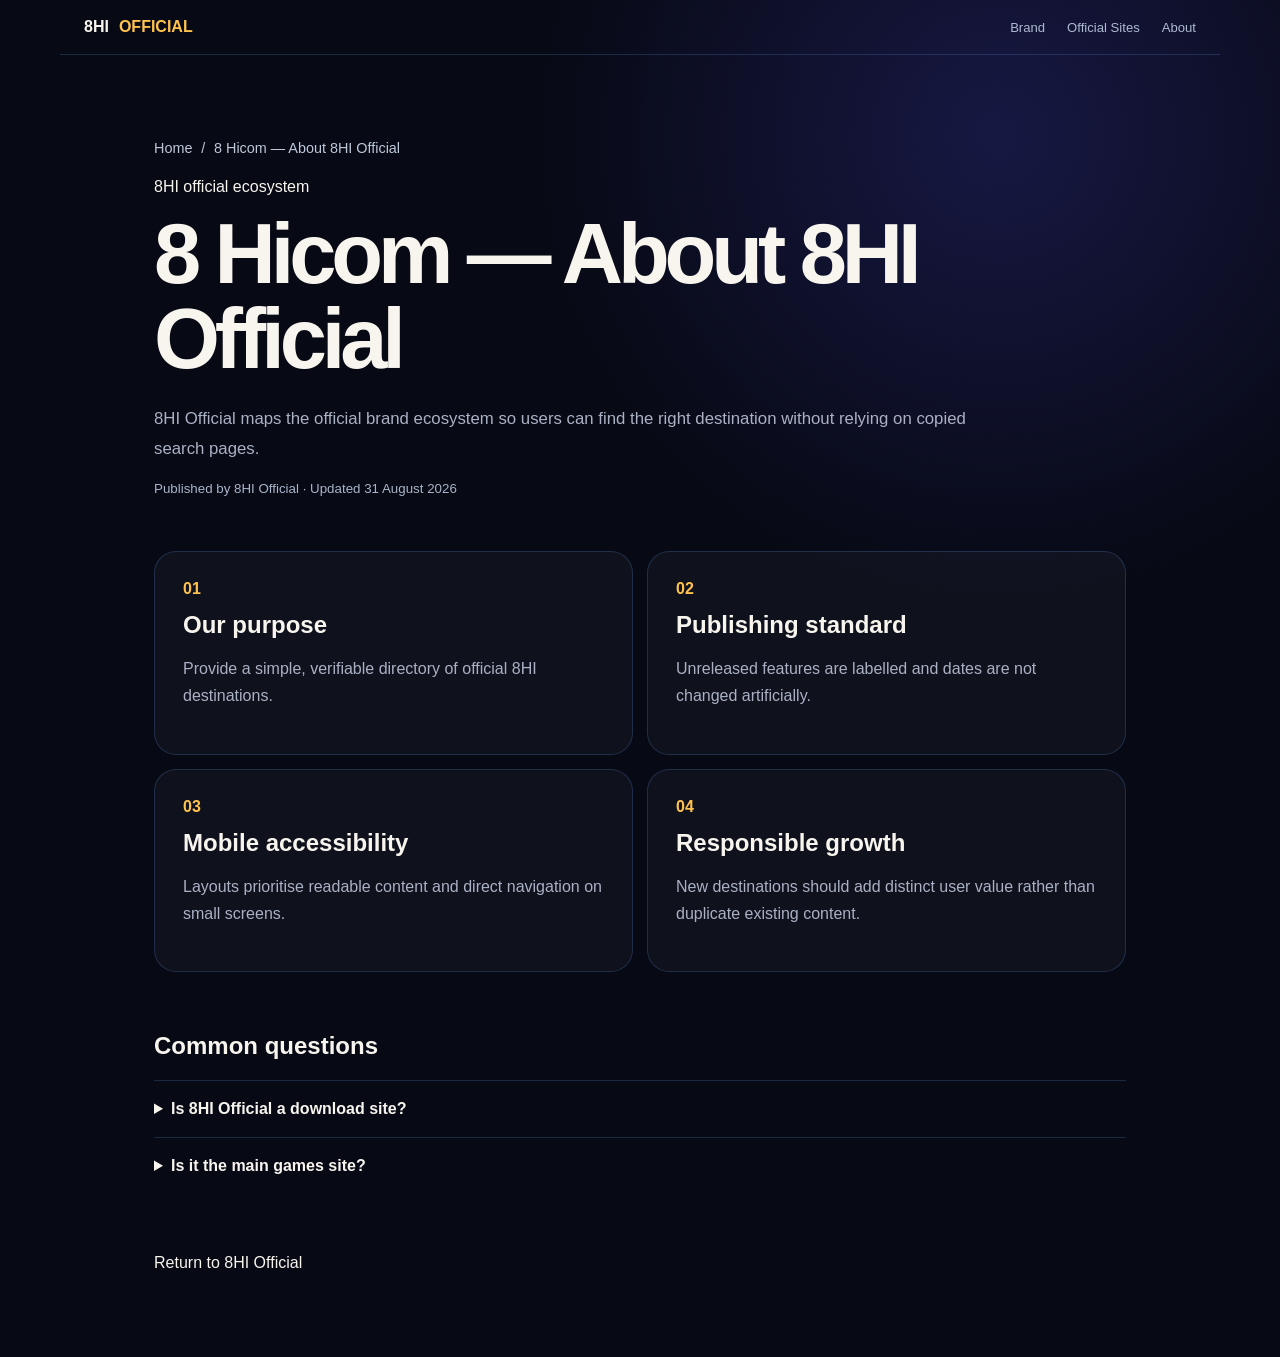
==== about/index.html @ c4ff32fc "Migrate 8HI site to GitHub Pages with live APK download" ====
<!DOCTYPE html><html lang="en-IN"><head><meta charSet="utf-8"/><meta name="viewport" content="width=device-width, initial-scale=1"/><link rel="stylesheet" href="/_next/static/css/index.BvrTuBXG.css" data-rsc-css-href="/_next/static/css/index.BvrTuBXG.css" data-precedence="vite-rsc/importer-resources"/><link rel="stylesheet" href="/_next/static/css/page.BVVyRbka.css" data-rsc-css-href="/_next/static/css/page.BVVyRbka.css" data-precedence="vite-rsc/importer-resources"/><link rel="stylesheet" href="/_next/static/css/Seo.EzZvbUig.css" data-rsc-css-href="/_next/static/css/Seo.EzZvbUig.css" data-precedence="vite-rsc/importer-resources"/><link rel="modulepreload" fetchPriority="low" href="/_next/static/chunks/index-09QTrawr.js"/><script src="/_next/static/chunks/rolldown-runtime-C60lm6uB.js" type="module" async=""></script><script src="/_next/static/chunks/framework-BgSIrAUN.js" type="module" async=""></script><link rel="modulepreload" href="/_next/static/chunks/layout-segment-context-CPTm-fHw.js" crossorigin=""/><script>Object.assign(((self[Symbol.for("vinext.navigationRuntime")]??={bootstrap:{routeManifest:null},functions:{}}).bootstrap.rsc??={rsc:[]}),{params:{"slug":"about"},nav:{"pathname":"/about","searchParams":[]}})</script><link rel="modulepreload" href="/_next/static/chunks/index-09QTrawr.js" />
</head><body><main><script type="application/ld+json">{"@context":"https://schema.org","@graph":[{"@type":"Organization","@id":"https://8hiofficial.com/#organization","name":"8HI Official","url":"https://8hiofficial.com/","logo":{"@type":"ImageObject","url":"https://8hiofficial.com/icon-512.png"}},{"@type":"WebSite","@id":"https://8hiofficial.com/#website","name":"8HI Official","url":"https://8hiofficial.com/","inLanguage":"en-IN","publisher":{"@id":"https://8hiofficial.com/#organization"}},{"@type":"WebPage","name":"8 Hicom — About 8HI Official","description":"Understand the purpose, publishing standards and growth plan behind the 8HI Official brand directory.","url":"https://8hiofficial.com/about","datePublished":"2026-08-31","dateModified":"2026-08-31","isPartOf":{"@id":"https://8hiofficial.com/#website"}},{"@type":"BreadcrumbList","itemListElement":[{"@type":"ListItem","position":1,"name":"8HI Official","item":"https://8hiofficial.com/"},{"@type":"ListItem","position":2,"name":"8 Hicom — About 8HI Official","item":"https://8hiofficial.com/about"}]},{"@type":"FAQPage","mainEntity":[{"@type":"Question","name":"Is 8HI Official a download site?","acceptedAnswer":{"@type":"Answer","text":"No. Android downloads belong on 8HI App 2026."}},{"@type":"Question","name":"Is it the main games site?","acceptedAnswer":{"@type":"Answer","text":"No. The main platform site is 8hiapp.com."}}]}]}</script><header><a class="brand" href="/">8HI <b>OFFICIAL</b></a><nav><a href="/brand">Brand</a><a href="/official-sites">Official Sites</a><a href="/about">About</a></nav></header><article class="subpage"><nav class="crumb"><a href="/">Home</a><span>/</span><span>8 Hicom — About 8HI Official</span></nav><p class="eyebrow">8HI official ecosystem</p><h1>8 Hicom — About 8HI Official</h1><p class="intro">8HI Official maps the official brand ecosystem so users can find the right destination without relying on copied search pages.</p><small class="updated">Published by 8HI Official · Updated 31 August 2026</small><div class="subgrid"><section><b>0<!-- -->1</b><h2>Our purpose</h2><p>Provide a simple, verifiable directory of official 8HI destinations.</p></section><section><b>0<!-- -->2</b><h2>Publishing standard</h2><p>Unreleased features are labelled and dates are not changed artificially.</p></section><section><b>0<!-- -->3</b><h2>Mobile accessibility</h2><p>Layouts prioritise readable content and direct navigation on small screens.</p></section><section><b>0<!-- -->4</b><h2>Responsible growth</h2><p>New destinations should add distinct user value rather than duplicate existing content.</p></section></div><div class="faq"><h2>Common questions</h2><details><summary>Is 8HI Official a download site?</summary><p>No. Android downloads belong on 8HI App 2026.</p></details><details><summary>Is it the main games site?</summary><p>No. The main platform site is 8hiapp.com.</p></details></div><a href="/">Return to 8HI Official</a></article></main><!--$--><!--/$--><div hidden=""><!--$--><div hidden=""><title>8 Hicom — About 8HI Official | 8HI Official</title><meta name="description" content="Understand the purpose, publishing standards and growth plan behind the 8HI Official brand directory."><meta name="robots" content="index, follow"><meta name="googlebot" content="index, follow, max-image-preview:large, max-snippet:-1"><meta property="og:title" content="8HI Official — One Brand, Clear Destinations"><meta property="og:description" content="The official map of the growing 8HI ecosystem."><meta property="og:url" content="https://8hiofficial.com"><meta property="og:type" content="website"><meta property="og:locale" content="en_IN"><meta property="og:image" content="https://8hiofficial.com/og.png"><meta name="twitter:card" content="summary_large_image"><meta name="twitter:title" content="8HI Official — One Brand, Clear Destinations"><meta name="twitter:description" content="The official map of the growing 8HI ecosystem."><meta name="twitter:image" content="https://8hiofficial.com/og.png"><link rel="shortcut icon" href="/favicon.ico"><link rel="icon" href="/icon-48.png" type="image/png" sizes="48x48"><link rel="icon" href="/icon.png" type="image/png" sizes="96x96"><link rel="icon" href="/icon-192.png" type="image/png" sizes="192x192"><link rel="icon" href="/favicon.ico" type="image/x-icon" sizes="48x48"><link rel="apple-touch-icon" href="/icon-192.png" type="image/png" sizes="192x192"><link rel="manifest" href="/manifest.webmanifest"><link rel="canonical" href="https://8hiofficial.com/about"></div><!--/$--></div><script type="module" src="/_next/static/chunks/index-09QTrawr.js" id="_R_" async=""></script><script>((self[Symbol.for("vinext.navigationRuntime")]??={bootstrap:{routeManifest:null},functions:{}}).bootstrap.rsc??={rsc:[]}).rsc.push("4:I[\"241712b84696\",[],\"Children\",1]\n")</script><script>((self[Symbol.for("vinext.navigationRuntime")]??={bootstrap:{routeManifest:null},functions:{}}).bootstrap.rsc??={rsc:[]}).rsc.push("5:I[\"c97c5256dee9\",[],\"GlobalErrorBoundary\",1]\n")</script><script>((self[Symbol.for("vinext.navigationRuntime")]??={bootstrap:{routeManifest:null},functions:{}}).bootstrap.rsc??={rsc:[]}).rsc.push("6:I[\"4fc9a72db2d4\",[],\"default\",1]\n")</script><script>((self[Symbol.for("vinext.navigationRuntime")]??={bootstrap:{routeManifest:null},functions:{}}).bootstrap.rsc??={rsc:[]}).rsc.push("7:I[\"c97c5256dee9\",[],\"ErrorBoundary\",1]\n")</script><script>((self[Symbol.for("vinext.navigationRuntime")]??={bootstrap:{routeManifest:null},functions:{}}).bootstrap.rsc??={rsc:[]}).rsc.push("8:I[\"fca0cf90f4e2\",[],\"LayoutSegmentProvider\",1]\n")</script><script>((self[Symbol.for("vinext.navigationRuntime")]??={bootstrap:{routeManifest:null},functions:{}}).bootstrap.rsc??={rsc:[]}).rsc.push("9:I[\"241712b84696\",[],\"Slot\",1]\n")</script><script>((self[Symbol.for("vinext.navigationRuntime")]??={bootstrap:{routeManifest:null},functions:{}}).bootstrap.rsc??={rsc:[]}).rsc.push("a:I[\"c97c5256dee9\",[],\"NotFoundBoundary\",1]\n")</script><script>((self[Symbol.for("vinext.navigationRuntime")]??={bootstrap:{routeManifest:null},functions:{}}).bootstrap.rsc??={rsc:[]}).rsc.push("b:I[\"fa878354c746\",[],\"AppRouterScrollTarget\",1]\n")</script><script>((self[Symbol.for("vinext.navigationRuntime")]??={bootstrap:{routeManifest:null},functions:{}}).bootstrap.rsc??={rsc:[]}).rsc.push("c:I[\"c97c5256dee9\",[],\"RedirectBoundary\",1]\n")</script><script>((self[Symbol.for("vinext.navigationRuntime")]??={bootstrap:{routeManifest:null},functions:{}}).bootstrap.rsc??={rsc:[]}).rsc.push("d:\"$Sreact.suspense\"\n")</script><script>((self[Symbol.for("vinext.navigationRuntime")]??={bootstrap:{routeManifest:null},functions:{}}).bootstrap.rsc??={rsc:[]}).rsc.push(":HL[\"/_next/static/css/index.BvrTuBXG.css\",\"style\"     ]\n")</script><script>((self[Symbol.for("vinext.navigationRuntime")]??={bootstrap:{routeManifest:null},functions:{}}).bootstrap.rsc??={rsc:[]}).rsc.push("0:{\"__route\":\"route:/about\",\"__interceptionContext\":null,\"__layoutIds\":[\"layout:/\"],\"__rootLayout\":\"/\",\"__sourcePage\":\"/[slug]/page\",\"__vinext_streaming_metadata_body:route:/about\":\"$L1\",\"__vinext_streaming_metadata_outlet:route:/about\":\"$L2\",\"page:/about\":\"$L3\",\"layout:/\":[[[[\"$\",\"link\",\"css:/_next/static/css/index.BvrTuBXG.css\",{\"rel\":\"stylesheet\",\"precedence\":\"vite-rsc/importer-resources\",\"href\":\"/_next/static/css/index.BvrTuBXG.css\",\"data-rsc-css-href\":\"/_next/static/css/index.BvrTuBXG.css\"}],\"$undefined\"],[\"$\",\"html\",null,{\"lang\":\"en-IN\",\"children\":[\"$\",\"body\",null,{\"children\":[\"$\",\"$L4\",null,{}]}]}]],null],\"route:/about\":[[[\"$\",\"meta\",null,{\"charSet\":\"utf-8\"}],null,[[\"$\",\"meta\",\"0\",{\"name\":\"viewport\",\"content\":\"width=device-width, initial-scale=1\"}]]],[\"$\",\"$L5\",null,{\"fallback\":\"$6\",\"children\":[\"$\",\"$L7\",null,{\"fallback\":\"$6\",\"children\":[\"$\",\"$L8\",null,{\"providerId\":\"layout:/\",\"segmentMap\":{\"children\":[\"about\"]},\"children\":[\"$\",\"$L9\",null,{\"id\":\"layout:/\",\"parallelSlots\":\"$undefined\",\"children\":[\"$\",\"$La\",null,{\"resetKey\":\"slug|about|d\",\"fallback\":[\"$\",\"main\",null,{\"className\":\"subpage\",\"children\":[[\"$\",\"p\",null,{\"className\":\"eyebrow\",\"children\":\"404\"}],[\"$\",\"h1\",null,{\"children\":\"Destination not found\"}],[\"$\",\"p\",null,{\"className\":\"intro\",\"children\":\"Use the official directory to find a verified 8HI destination.\"}],[\"$\",\"a\",null,{\"href\":\"/official-sites\",\"children\":\"Open official sites\"}]]}],\"children\":[\"$\",\"$La\",null,{\"resetKey\":\"[\\\"slug|about|d\\\"]\",\"fallback\":[\"$\",\"main\",null,{\"className\":\"subpage\",\"children\":[[\"$\",\"p\",null,{\"className\":\"eyebrow\",\"children\":\"404\"}],[\"$\",\"h1\",null,{\"children\":\"Destination not found\"}],[\"$\",\"p\",null,{\"className\":\"intro\",\"children\":\"Use the official directory to find a verified 8HI destination.\"}],[\"$\",\"a\",null,{\"href\":\"/official-sites\",\"children\":\"Open official sites\"}]]}],\"children\":[\"$\",\"$Lb\",null,{\"children\":[\"$\",\"$Lc\",null,{\"children\":[[\"$\",\"$L8\",null,{\"providerId\":\"page:/about\",\"segmentMap\":{\"children\":[\"__PAGE__\"]},\"children\":[\"$\",\"$L9\",null,{\"id\":\"page:/about\"}]}],[\"$\",\"$d\",null,{\"fallback\":null,\"children\":[\"$\",\"$L9\",null,{\"id\":\"__vinext_streaming_metadata_outlet:route:/about\"}]}]]}]}]}]}]}]}]}]}],null,[\"$\",\"div\",null,{\"hidden\":true,\"children\":[\"$\",\"$d\",null,{\"fallback\":null,\"children\":[\"$\",\"$L9\",null,{\"id\":\"__vinext_streaming_metadata_body:route:/about\"}]}]}]],\"__layoutFlags\":{\"layout:/\":\"s\"},\"__artifactCompatibility\":{\"schemaVersion\":1,\"graphVersion\":\"app-route-graph:c75e66a7605490d9\",\"deploymentVersion\":\"94b01c96-6585-493f-80b3-eb758317f339\",\"appElementsSchemaVersion\":1,\"rscPayloadSchemaVersion\":1,\"rootBoundaryId\":\"/\",\"renderEpoch\":null},\"__renderObservation\":{\"schemaVersion\":1,\"output\":{\"kind\":\"app-rsc\",\"mountedSlotsFingerprint\":null,\"renderEpoch\":null,\"rootBoundaryId\":\"/\",\"routeId\":\"route:/about\"},\"completeness\":\"partial\",\"boundaryOutcome\":{\"kind\":\"unknown\"},\"requestApis\":[{\"kind\":\"connection\",\"status\":\"unknown\"},{\"kind\":\"cookies\",\"status\":\"unknown\"},{\"kind\":\"draftMode\",\"status\":\"unknown\"},{\"kind\":\"headers\",\"status\":\"unknown\"},{\"kind\":\"params\",\"status\":\"observed\"},{\"kind\":\"searchParams\",\"status\":\"unknown\"}],\"dynamicFetches\":[],\"cacheTags\":[\"/about\",\"_N_T_/[slug]/layout\",\"_N_T_/[slug]/page\",\"_N_T_/about\",\"_N_T_/layout\"],\"pathTags\":[\"/about\"],\"cacheability\":\"unknown\",\"downgrade\":{\"target\":\"freshRender\",\"reasons\":[{\"code\":\"CP_DOWNGRADE_CACHEABILITY_UNKNOWN\",\"target\":\"freshRender\"},{\"code\":\"CP_DOWNGRADE_INCOMPLETE_OBSERVATION\",\"completeness\":\"partial\",\"target\":\"freshRender\"},{\"code\":\"CP_DOWNGRADE_UNKNOWN_REQUEST_API\",\"requestApi\":\"connection\",\"target\":\"freshRender\"},{\"code\":\"CP_DOWNGRADE_UNKNOWN_REQUEST_API\",\"requestApi\":\"cookies\",\"target\":\"freshRender\"},{\"code\":\"CP_DOWNGRADE_UNKNOWN_REQUEST_API\",\"requestApi\":\"draftMode\",\"target\":\"freshRender\"},{\"code\":\"CP_DOWNGRADE_UNKNOWN_REQUEST_API\",\"requestApi\":\"headers\",\"target\":\"freshRender\"},{\"code\":\"CP_DOWNGRADE_PUBLIC_REQUEST_API\",\"requestApi\":\"params\",\"target\":\"publicVariant\"},{\"code\":\"CP_DOWNGRADE_UNKNOWN_REQUEST_API\",\"requestApi\":\"searchParams\",\"target\":\"freshRender\"}],\"fallback\":{\"kind\":\"breakerFallback\",\"code\":\"CP_PRIVATE_DYNAMIC_DOWNGRADE\",\"mode\":\"renderFresh\",\"scope\":\"affectedOutput\",\"fields\":{\"reasonCodes\":[\"CP_DOWNGRADE_CACHEABILITY_UNKNOWN\",\"CP_DOWNGRADE_INCOMPLETE_OBSERVATION\",\"CP_DOWNGRADE_UNKNOWN_REQUEST_API\",\"CP_DOWNGRADE_UNKNOWN_REQUEST_API\",\"CP_DOWNGRADE_UNKNOWN_REQUEST_API\",\"CP_DOWNGRADE_UNKNOWN_REQUEST_API\",\"CP_DOWNGRADE_PUBLIC_REQUEST_API\",\"CP_DOWNGRADE_UNKNOWN_REQUEST_API\"],\"target\":\"freshRender\"}},\"isPublicCacheCandidate\":false}}}\n")</script><script>((self[Symbol.for("vinext.navigationRuntime")]??={bootstrap:{routeManifest:null},functions:{}}).bootstrap.rsc??={rsc:[]}).rsc.push("e:T5f3,")</script><script>((self[Symbol.for("vinext.navigationRuntime")]??={bootstrap:{routeManifest:null},functions:{}}).bootstrap.rsc??={rsc:[]}).rsc.push("\u003ctitle\u003e8 Hicom — About 8HI Official | 8HI Official\u003c/title\u003e\u003cmeta name=\"description\" content=\"Understand the purpose, publishing standards and growth plan behind the 8HI Official brand directory.\"\u003e\u003cmeta name=\"robots\" content=\"index, follow\"\u003e\u003cmeta name=\"googlebot\" content=\"index, follow, max-image-preview:large, max-snippet:-1\"\u003e\u003cmeta property=\"og:title\" content=\"8HI Official — One Brand, Clear Destinations\"\u003e\u003cmeta property=\"og:description\" content=\"The official map of the growing 8HI ecosystem.\"\u003e\u003cmeta property=\"og:url\" content=\"https://8hiofficial.com\"\u003e\u003cmeta property=\"og:type\" content=\"website\"\u003e\u003cmeta property=\"og:locale\" content=\"en_IN\"\u003e\u003cmeta property=\"og:image\" content=\"https://8hiofficial.com/og.png\"\u003e\u003cmeta name=\"twitter:card\" content=\"summary_large_image\"\u003e\u003cmeta name=\"twitter:title\" content=\"8HI Official — One Brand, Clear Destinations\"\u003e\u003cmeta name=\"twitter:description\" content=\"The official map of the growing 8HI ecosystem.\"\u003e\u003cmeta name=\"twitter:image\" content=\"https://8hiofficial.com/og.png\"\u003e\u003clink rel=\"shortcut icon\" href=\"/favicon.ico\"\u003e\u003clink rel=\"icon\" href=\"/icon-48.png\" type=\"image/png\" sizes=\"48x48\"\u003e\u003clink rel=\"icon\" href=\"/icon.png\" type=\"image/png\" sizes=\"96x96\"\u003e\u003clink rel=\"icon\" href=\"/icon-192.png\" type=\"image/png\" sizes=\"192x192\"\u003e\u003clink rel=\"icon\" href=\"/favicon.ico\" type=\"image/x-icon\" sizes=\"48x48\"\u003e\u003clink rel=\"apple-touch-icon\" href=\"/icon-192.png\" type=\"image/png\" sizes=\"192x192\"\u003e\u003clink rel=\"manifest\" href=\"/manifest.webmanifest\"\u003e\u003clink rel=\"canonical\" href=\"https://8hiofficial.com/about\"\u003e")</script><script>((self[Symbol.for("vinext.navigationRuntime")]??={bootstrap:{routeManifest:null},functions:{}}).bootstrap.rsc??={rsc:[]}).rsc.push("1:[\"$\",\"div\",null,{\"hidden\":true,\"dangerouslySetInnerHTML\":{\"__html\":\"$e\"}}]\n")</script><script>((self[Symbol.for("vinext.navigationRuntime")]??={bootstrap:{routeManifest:null},functions:{}}).bootstrap.rsc??={rsc:[]}).rsc.push("2:null\n")</script><script>((self[Symbol.for("vinext.navigationRuntime")]??={bootstrap:{routeManifest:null},functions:{}}).bootstrap.rsc??={rsc:[]}).rsc.push(":HL[\"/_next/static/css/page.BVVyRbka.css\",\"style\"     ]\n")</script><script>((self[Symbol.for("vinext.navigationRuntime")]??={bootstrap:{routeManifest:null},functions:{}}).bootstrap.rsc??={rsc:[]}).rsc.push(":HL[\"/_next/static/css/Seo.EzZvbUig.css\",\"style\"     ]\n")</script><script>((self[Symbol.for("vinext.navigationRuntime")]??={bootstrap:{routeManifest:null},functions:{}}).bootstrap.rsc??={rsc:[]}).rsc.push("3:[[[\"$\",\"link\",\"css:/_next/static/css/page.BVVyRbka.css\",{\"rel\":\"stylesheet\",\"precedence\":\"vite-rsc/importer-resources\",\"href\":\"/_next/static/css/page.BVVyRbka.css\",\"data-rsc-css-href\":\"/_next/static/css/page.BVVyRbka.css\"}],[\"$\",\"link\",\"css:/_next/static/css/Seo.EzZvbUig.css\",{\"rel\":\"stylesheet\",\"precedence\":\"vite-rsc/importer-resources\",\"href\":\"/_next/static/css/Seo.EzZvbUig.css\",\"data-rsc-css-href\":\"/_next/static/css/Seo.EzZvbUig.css\"}],\"$undefined\"],\"$Lf\"]\n")</script><script>((self[Symbol.for("vinext.navigationRuntime")]??={bootstrap:{routeManifest:null},functions:{}}).bootstrap.rsc??={rsc:[]}).rsc.push("10:T549,")</script><script>((self[Symbol.for("vinext.navigationRuntime")]??={bootstrap:{routeManifest:null},functions:{}}).bootstrap.rsc??={rsc:[]}).rsc.push("{\"@context\":\"https://schema.org\",\"@graph\":[{\"@type\":\"Organization\",\"@id\":\"https://8hiofficial.com/#organization\",\"name\":\"8HI Official\",\"url\":\"https://8hiofficial.com/\",\"logo\":{\"@type\":\"ImageObject\",\"url\":\"https://8hiofficial.com/icon-512.png\"}},{\"@type\":\"WebSite\",\"@id\":\"https://8hiofficial.com/#website\",\"name\":\"8HI Official\",\"url\":\"https://8hiofficial.com/\",\"inLanguage\":\"en-IN\",\"publisher\":{\"@id\":\"https://8hiofficial.com/#organization\"}},{\"@type\":\"WebPage\",\"name\":\"8 Hicom — About 8HI Official\",\"description\":\"Understand the purpose, publishing standards and growth plan behind the 8HI Official brand directory.\",\"url\":\"https://8hiofficial.com/about\",\"datePublished\":\"2026-08-31\",\"dateModified\":\"2026-08-31\",\"isPartOf\":{\"@id\":\"https://8hiofficial.com/#website\"}},{\"@type\":\"BreadcrumbList\",\"itemListElement\":[{\"@type\":\"ListItem\",\"position\":1,\"name\":\"8HI Official\",\"item\":\"https://8hiofficial.com/\"},{\"@type\":\"ListItem\",\"position\":2,\"name\":\"8 Hicom — About 8HI Official\",\"item\":\"https://8hiofficial.com/about\"}]},{\"@type\":\"FAQPage\",\"mainEntity\":[{\"@type\":\"Question\",\"name\":\"Is 8HI Official a download site?\",\"acceptedAnswer\":{\"@type\":\"Answer\",\"text\":\"No. Android downloads belong on 8HI App 2026.\"}},{\"@type\":\"Question\",\"name\":\"Is it the main games site?\",\"acceptedAnswer\":{\"@type\":\"Answer\",\"text\":\"No. The main platform site is 8hiapp.com.\"}}]}]}")</script><script>((self[Symbol.for("vinext.navigationRuntime")]??={bootstrap:{routeManifest:null},functions:{}}).bootstrap.rsc??={rsc:[]}).rsc.push("f:[\"$\",\"main\",null,{\"children\":[[[[\"$\",\"link\",\"css:/_next/static/css/Seo.EzZvbUig.css\",{\"rel\":\"stylesheet\",\"precedence\":\"vite-rsc/importer-resources\",\"href\":\"/_next/static/css/Seo.EzZvbUig.css\",\"data-rsc-css-href\":\"/_next/static/css/Seo.EzZvbUig.css\"}],\"$undefined\"],[\"$\",\"script\",null,{\"type\":\"application/ld+json\",\"dangerouslySetInnerHTML\":{\"__html\":\"$10\"}}]],[\"$\",\"header\",null,{\"children\":[[\"$\",\"a\",null,{\"className\":\"brand\",\"href\":\"/\",\"children\":[\"8HI \",[\"$\",\"b\",null,{\"children\":\"OFFICIAL\"}]]}],[\"$\",\"nav\",null,{\"children\":[[\"$\",\"a\",null,{\"href\":\"/brand\",\"children\":\"Brand\"}],[\"$\",\"a\",null,{\"href\":\"/official-sites\",\"children\":\"Official Sites\"}],[\"$\",\"a\",null,{\"href\":\"/about\",\"children\":\"About\"}]]}]]}],[\"$\",\"article\",null,{\"className\":\"subpage\",\"children\":[[\"$\",\"nav\",null,{\"className\":\"crumb\",\"children\":[[\"$\",\"a\",null,{\"href\":\"/\",\"children\":\"Home\"}],[\"$\",\"span\",null,{\"children\":\"/\"}],[\"$\",\"span\",null,{\"children\":\"8 Hicom — About 8HI Official\"}]]}],[\"$\",\"p\",null,{\"className\":\"eyebrow\",\"children\":\"8HI official ecosystem\"}],[\"$\",\"h1\",null,{\"children\":\"8 Hicom — About 8HI Official\"}],[\"$\",\"p\",null,{\"className\":\"intro\",\"children\":\"8HI Official maps the official brand ecosystem so users can find the right destination without relying on copied search pages.\"}],[\"$\",\"small\",null,{\"className\":\"updated\",\"children\":\"Published by 8HI Official · Updated 31 August 2026\"}],[\"$\",\"div\",null,{\"className\":\"subgrid\",\"children\":[[\"$\",\"section\",\"Our purpose\",{\"children\":[[\"$\",\"b\",null,{\"children\":[\"0\",1]}],[\"$\",\"h2\",null,{\"children\":\"Our purpose\"}],[\"$\",\"p\",null,{\"children\":\"Provide a simple, verifiable directory of official 8HI destinations.\"}]]}],[\"$\",\"section\",\"Publishing standard\",{\"children\":[[\"$\",\"b\",null,{\"children\":[\"0\",2]}],[\"$\",\"h2\",null,{\"children\":\"Publishing standard\"}],[\"$\",\"p\",null,{\"children\":\"Unreleased features are labelled and dates are not changed artificially.\"}]]}],[\"$\",\"section\",\"Mobile accessibility\",{\"children\":[[\"$\",\"b\",null,{\"children\":[\"0\",3]}],[\"$\",\"h2\",null,{\"children\":\"Mobile accessibility\"}],[\"$\",\"p\",null,{\"children\":\"Layouts prioritise readable content and direct navigation on small screens.\"}]]}],[\"$\",\"section\",\"Responsible growth\",{\"children\":[[\"$\",\"b\",null,{\"children\":[\"0\",4]}],[\"$\",\"h2\",null,{\"children\":\"Responsible growth\"}],[\"$\",\"p\",null,{\"children\":\"New destinations should add distinct user value rather than duplicate existing content.\"}]]}]]}],[\"$\",\"div\",null,{\"className\":\"faq\",\"children\":[[\"$\",\"h2\",null,{\"children\":\"Common questions\"}],[[\"$\",\"details\",\"Is 8HI Official a download site?\",{\"children\":[[\"$\",\"summary\",null,{\"children\":\"Is 8HI Official a download site?\"}],\"$L11\"]}],\"$L12\"]]}],\"$L13\"]}]]}]\n")</script><script>((self[Symbol.for("vinext.navigationRuntime")]??={bootstrap:{routeManifest:null},functions:{}}).bootstrap.rsc??={rsc:[]}).rsc.push("11:[\"$\",\"p\",null,{\"children\":\"No. Android downloads belong on 8HI App 2026.\"}]\n")</script><script>((self[Symbol.for("vinext.navigationRuntime")]??={bootstrap:{routeManifest:null},functions:{}}).bootstrap.rsc??={rsc:[]}).rsc.push("12:[\"$\",\"details\",\"Is it the main games site?\",{\"children\":[[\"$\",\"summary\",null,{\"children\":\"Is it the main games site?\"}],[\"$\",\"p\",null,{\"children\":\"No. The main platform site is 8hiapp.com.\"}]]}]\n")</script><script>((self[Symbol.for("vinext.navigationRuntime")]??={bootstrap:{routeManifest:null},functions:{}}).bootstrap.rsc??={rsc:[]}).rsc.push("13:[\"$\",\"a\",null,{\"href\":\"/\",\"children\":\"Return to 8HI Official\"}]\n")</script><script>Object.assign(((self[Symbol.for("vinext.navigationRuntime")]??={bootstrap:{routeManifest:null},functions:{}}).bootstrap.rsc??={rsc:[]}),{"initialCacheKind":"static"});((self[Symbol.for("vinext.navigationRuntime")]??={bootstrap:{routeManifest:null},functions:{}}).bootstrap.rsc??={rsc:[]}).done=true</script><script src="/download-ready.js" defer></script></body></html>
---- _next/static/css/index.BvrTuBXG.css ----
:root{--bg:#070914;--text:#f8f5ef;--muted:#aab1c5;--gold:#ffc34d;--blue:#65a7ff;--line:#65a7ff33}*{box-sizing:border-box}html{scroll-behavior:smooth}body{background:var(--bg);color:var(--text);margin:0;font-family:Arial,sans-serif}a{color:inherit;text-decoration:none}main{background:radial-gradient(circle at 78% 10%,#5655ff33,transparent 30%),var(--bg)}header{border-bottom:1px solid var(--line);justify-content:space-between;align-items:center;max-width:1160px;margin:auto;padding:18px 24px;display:flex}.brand{align-items:center;gap:10px;font-weight:900;display:flex}.brand b{color:var(--gold)}header>a:last-child{color:var(--blue);font-size:.8rem}.hero{grid-template-columns:1fr .82fr;align-items:center;max-width:1160px;min-height:690px;margin:auto;padding:70px 24px;display:grid}.hero p,.network>p,.story>p{color:var(--gold);letter-spacing:.16em;font-size:.72rem;font-weight:900}.hero h1{letter-spacing:-.07em;margin:12px 0;font-size:clamp(3.8rem,7vw,7rem);line-height:.9}.hero h1 span{color:var(--blue);display:block}.hero h2{max-width:650px;color:var(--muted);font-size:1.05rem;font-weight:500;line-height:1.7}.hero img{filter:drop-shadow(0 35px 70px #000);border-radius:50%;width:100%;height:auto}.network,.story{max-width:1120px;margin:auto;padding:85px 24px}.network h2,.story h2{letter-spacing:-.05em;margin:10px 0 32px;font-size:clamp(2.4rem,5vw,4rem)}.network>div{grid-template-columns:1fr 1fr;gap:14px;display:grid}.network a{border:1px solid var(--line);background:#ffffff09;border-radius:24px;flex-direction:column;padding:30px;display:flex}.network small{color:var(--gold);letter-spacing:.12em}.network strong{margin:14px 0;font-size:1.8rem}.network span,.story span{color:var(--muted);line-height:1.6}.story>div{grid-template-columns:repeat(4,1fr);gap:12px;display:grid}.story span{border-top:1px solid var(--line);padding:22px}footer{border-top:1px solid var(--line);color:#929aaf;flex-wrap:wrap;justify-content:center;gap:24px;padding:32px;font-size:.78rem;display:flex}@media (max-width:720px){header{padding:12px 16px}.hero{text-align:center;grid-template-columns:1fr;min-height:auto;padding:55px 18px}.hero h1{font-size:3.8rem}.hero img{margin-top:40px}.network,.story{padding:65px 18px}.network>div,.story>div{grid-template-columns:1fr}}
---- _next/static/css/page.BVVyRbka.css ----
.subpage{max-width:1020px;margin:auto;padding:85px 24px}.subpage h1{letter-spacing:-.06em;max-width:880px;margin:12px 0 22px;font-size:clamp(3rem,7vw,5.3rem);line-height:1}.subpage>.intro{max-width:820px;color:var(--muted);font-size:1.05rem;line-height:1.8}.subgrid{grid-template-columns:1fr 1fr;gap:14px;margin:55px 0;display:grid}.subgrid section{border:1px solid var(--line);background:#ffffff09;border-radius:22px;padding:28px}.subgrid b{color:var(--gold)}.subgrid h2{margin:13px 0 9px}.subgrid p,.faq p{color:var(--muted);line-height:1.7}.faq{margin:60px 0}.faq details{border-top:1px solid var(--line);padding:19px 0}.faq summary{cursor:pointer;font-weight:800}@media (max-width:720px){.subpage{padding:55px 18px}.subpage h1{font-size:3rem}.subgrid{grid-template-columns:1fr}}
---- _next/static/css/Seo.EzZvbUig.css ----
.crumb{color:#bdc8da;flex-wrap:wrap;align-items:center;gap:.55rem;margin:0 0 1.4rem;font-size:.9rem;display:flex}.crumb a{color:inherit}.updated{color:#a9b5c9;margin:1rem 0 2rem;display:block}header nav{color:#aebad0;gap:22px;font-size:.82rem;display:flex}:is(a:focus-visible,summary:focus-visible){outline-offset:4px;outline:3px solid #e8bd4b}@media (max-width:720px){body{padding-bottom:68px}header nav{z-index:20;border:1px solid var(--line);-webkit-backdrop-filter:blur(14px);backdrop-filter:blur(14px);background:#070914f0;border-radius:18px;justify-content:space-around;gap:4px;padding:15px 8px;position:fixed;bottom:9px;left:10px;right:10px}header nav a{font-size:.75rem}}
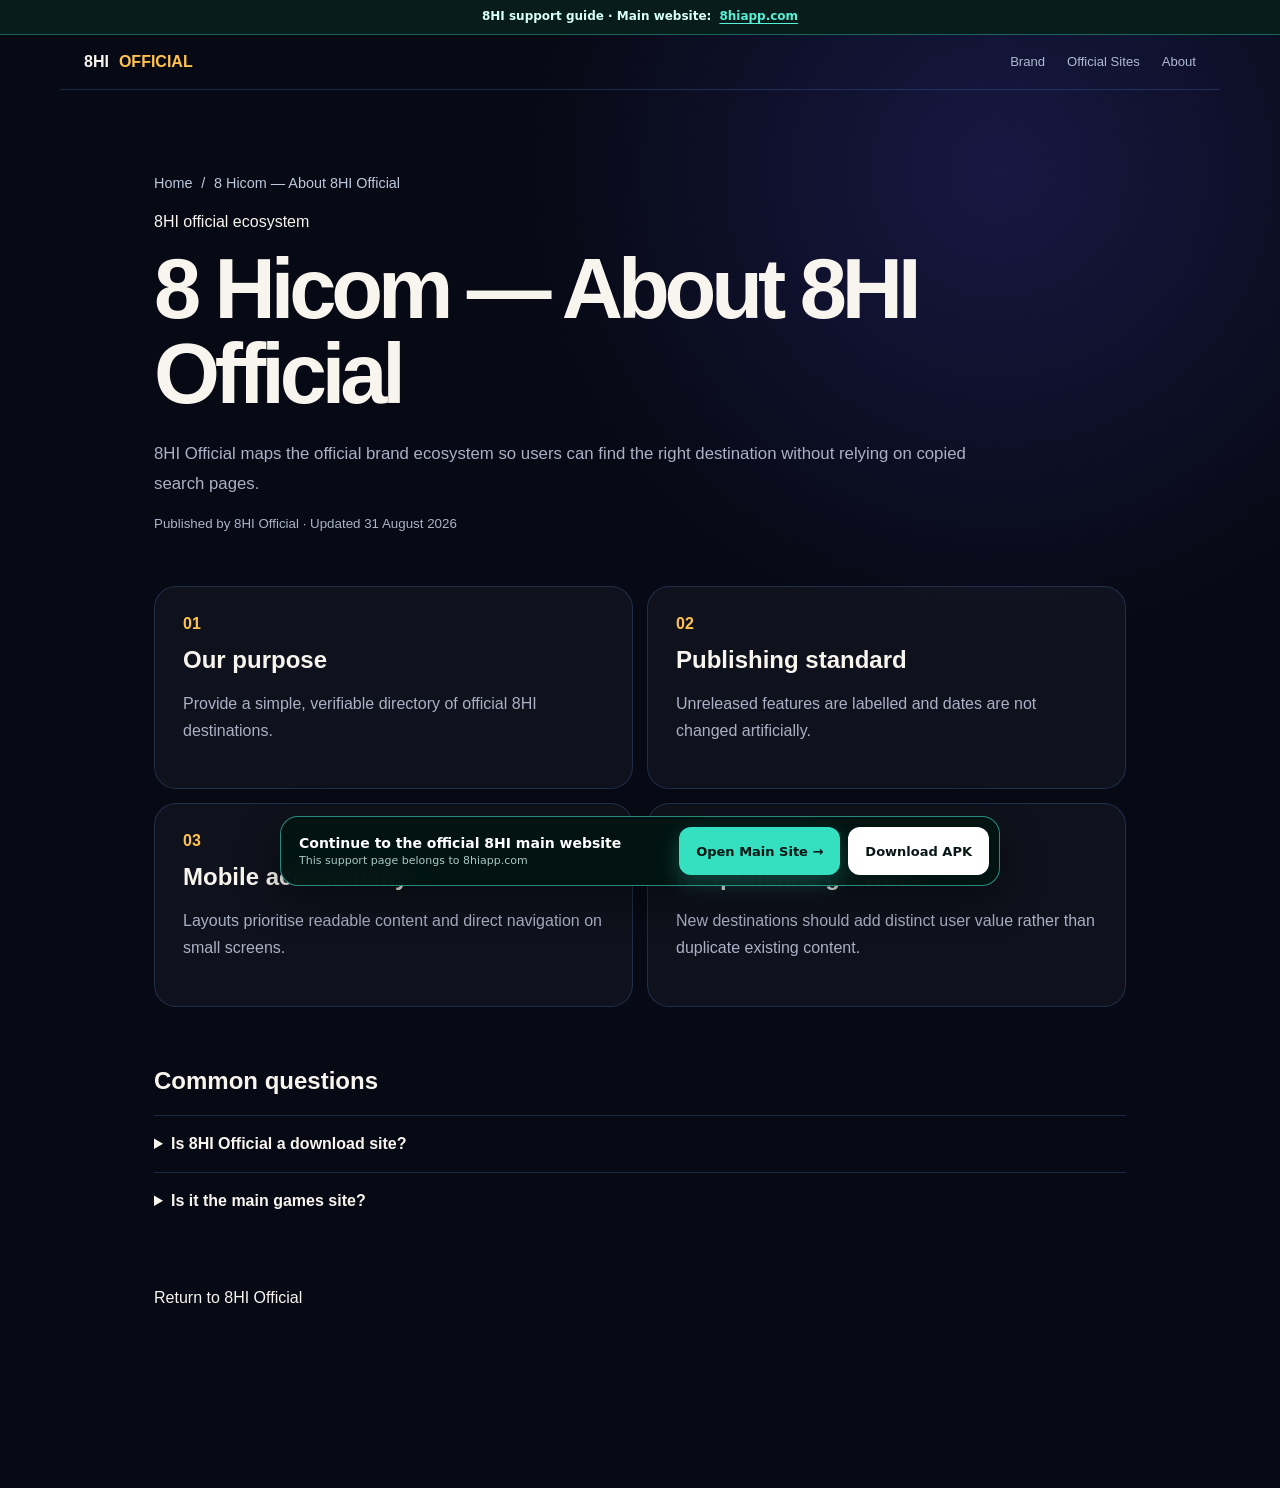
==== commit 6093a8cb: "Add clear mobile navigation to main site" ====
--- a/about/index.html
+++ b/about/index.html
@@ -1,2 +1,2 @@
 <!DOCTYPE html><html lang="en-IN"><head><meta charSet="utf-8"/><meta name="viewport" content="width=device-width, initial-scale=1"/><link rel="stylesheet" href="/_next/static/css/index.BvrTuBXG.css" data-rsc-css-href="/_next/static/css/index.BvrTuBXG.css" data-precedence="vite-rsc/importer-resources"/><link rel="stylesheet" href="/_next/static/css/page.BVVyRbka.css" data-rsc-css-href="/_next/static/css/page.BVVyRbka.css" data-precedence="vite-rsc/importer-resources"/><link rel="stylesheet" href="/_next/static/css/Seo.EzZvbUig.css" data-rsc-css-href="/_next/static/css/Seo.EzZvbUig.css" data-precedence="vite-rsc/importer-resources"/><link rel="modulepreload" fetchPriority="low" href="/_next/static/chunks/index-09QTrawr.js"/><script src="/_next/static/chunks/rolldown-runtime-C60lm6uB.js" type="module" async=""></script><script src="/_next/static/chunks/framework-BgSIrAUN.js" type="module" async=""></script><link rel="modulepreload" href="/_next/static/chunks/layout-segment-context-CPTm-fHw.js" crossorigin=""/><script>Object.assign(((self[Symbol.for("vinext.navigationRuntime")]??={bootstrap:{routeManifest:null},functions:{}}).bootstrap.rsc??={rsc:[]}),{params:{"slug":"about"},nav:{"pathname":"/about","searchParams":[]}})</script><link rel="modulepreload" href="/_next/static/chunks/index-09QTrawr.js" />
-</head><body><main><script type="application/ld+json">{"@context":"https://schema.org","@graph":[{"@type":"Organization","@id":"https://8hiofficial.com/#organization","name":"8HI Official","url":"https://8hiofficial.com/","logo":{"@type":"ImageObject","url":"https://8hiofficial.com/icon-512.png"}},{"@type":"WebSite","@id":"https://8hiofficial.com/#website","name":"8HI Official","url":"https://8hiofficial.com/","inLanguage":"en-IN","publisher":{"@id":"https://8hiofficial.com/#organization"}},{"@type":"WebPage","name":"8 Hicom — About 8HI Official","description":"Understand the purpose, publishing standards and growth plan behind the 8HI Official brand directory.","url":"https://8hiofficial.com/about","datePublished":"2026-08-31","dateModified":"2026-08-31","isPartOf":{"@id":"https://8hiofficial.com/#website"}},{"@type":"BreadcrumbList","itemListElement":[{"@type":"ListItem","position":1,"name":"8HI Official","item":"https://8hiofficial.com/"},{"@type":"ListItem","position":2,"name":"8 Hicom — About 8HI Official","item":"https://8hiofficial.com/about"}]},{"@type":"FAQPage","mainEntity":[{"@type":"Question","name":"Is 8HI Official a download site?","acceptedAnswer":{"@type":"Answer","text":"No. Android downloads belong on 8HI App 2026."}},{"@type":"Question","name":"Is it the main games site?","acceptedAnswer":{"@type":"Answer","text":"No. The main platform site is 8hiapp.com."}}]}]}</script><header><a class="brand" href="/">8HI <b>OFFICIAL</b></a><nav><a href="/brand">Brand</a><a href="/official-sites">Official Sites</a><a href="/about">About</a></nav></header><article class="subpage"><nav class="crumb"><a href="/">Home</a><span>/</span><span>8 Hicom — About 8HI Official</span></nav><p class="eyebrow">8HI official ecosystem</p><h1>8 Hicom — About 8HI Official</h1><p class="intro">8HI Official maps the official brand ecosystem so users can find the right destination without relying on copied search pages.</p><small class="updated">Published by 8HI Official · Updated 31 August 2026</small><div class="subgrid"><section><b>0<!-- -->1</b><h2>Our purpose</h2><p>Provide a simple, verifiable directory of official 8HI destinations.</p></section><section><b>0<!-- -->2</b><h2>Publishing standard</h2><p>Unreleased features are labelled and dates are not changed artificially.</p></section><section><b>0<!-- -->3</b><h2>Mobile accessibility</h2><p>Layouts prioritise readable content and direct navigation on small screens.</p></section><section><b>0<!-- -->4</b><h2>Responsible growth</h2><p>New destinations should add distinct user value rather than duplicate existing content.</p></section></div><div class="faq"><h2>Common questions</h2><details><summary>Is 8HI Official a download site?</summary><p>No. Android downloads belong on 8HI App 2026.</p></details><details><summary>Is it the main games site?</summary><p>No. The main platform site is 8hiapp.com.</p></details></div><a href="/">Return to 8HI Official</a></article></main><!--$--><!--/$--><div hidden=""><!--$--><div hidden=""><title>8 Hicom — About 8HI Official | 8HI Official</title><meta name="description" content="Understand the purpose, publishing standards and growth plan behind the 8HI Official brand directory."><meta name="robots" content="index, follow"><meta name="googlebot" content="index, follow, max-image-preview:large, max-snippet:-1"><meta property="og:title" content="8HI Official — One Brand, Clear Destinations"><meta property="og:description" content="The official map of the growing 8HI ecosystem."><meta property="og:url" content="https://8hiofficial.com"><meta property="og:type" content="website"><meta property="og:locale" content="en_IN"><meta property="og:image" content="https://8hiofficial.com/og.png"><meta name="twitter:card" content="summary_large_image"><meta name="twitter:title" content="8HI Official — One Brand, Clear Destinations"><meta name="twitter:description" content="The official map of the growing 8HI ecosystem."><meta name="twitter:image" content="https://8hiofficial.com/og.png"><link rel="shortcut icon" href="/favicon.ico"><link rel="icon" href="/icon-48.png" type="image/png" sizes="48x48"><link rel="icon" href="/icon.png" type="image/png" sizes="96x96"><link rel="icon" href="/icon-192.png" type="image/png" sizes="192x192"><link rel="icon" href="/favicon.ico" type="image/x-icon" sizes="48x48"><link rel="apple-touch-icon" href="/icon-192.png" type="image/png" sizes="192x192"><link rel="manifest" href="/manifest.webmanifest"><link rel="canonical" href="https://8hiofficial.com/about"></div><!--/$--></div><script type="module" src="/_next/static/chunks/index-09QTrawr.js" id="_R_" async=""></script><script>((self[Symbol.for("vinext.navigationRuntime")]??={bootstrap:{routeManifest:null},functions:{}}).bootstrap.rsc??={rsc:[]}).rsc.push("4:I[\"241712b84696\",[],\"Children\",1]\n")</script><script>((self[Symbol.for("vinext.navigationRuntime")]??={bootstrap:{routeManifest:null},functions:{}}).bootstrap.rsc??={rsc:[]}).rsc.push("5:I[\"c97c5256dee9\",[],\"GlobalErrorBoundary\",1]\n")</script><script>((self[Symbol.for("vinext.navigationRuntime")]??={bootstrap:{routeManifest:null},functions:{}}).bootstrap.rsc??={rsc:[]}).rsc.push("6:I[\"4fc9a72db2d4\",[],\"default\",1]\n")</script><script>((self[Symbol.for("vinext.navigationRuntime")]??={bootstrap:{routeManifest:null},functions:{}}).bootstrap.rsc??={rsc:[]}).rsc.push("7:I[\"c97c5256dee9\",[],\"ErrorBoundary\",1]\n")</script><script>((self[Symbol.for("vinext.navigationRuntime")]??={bootstrap:{routeManifest:null},functions:{}}).bootstrap.rsc??={rsc:[]}).rsc.push("8:I[\"fca0cf90f4e2\",[],\"LayoutSegmentProvider\",1]\n")</script><script>((self[Symbol.for("vinext.navigationRuntime")]??={bootstrap:{routeManifest:null},functions:{}}).bootstrap.rsc??={rsc:[]}).rsc.push("9:I[\"241712b84696\",[],\"Slot\",1]\n")</script><script>((self[Symbol.for("vinext.navigationRuntime")]??={bootstrap:{routeManifest:null},functions:{}}).bootstrap.rsc??={rsc:[]}).rsc.push("a:I[\"c97c5256dee9\",[],\"NotFoundBoundary\",1]\n")</script><script>((self[Symbol.for("vinext.navigationRuntime")]??={bootstrap:{routeManifest:null},functions:{}}).bootstrap.rsc??={rsc:[]}).rsc.push("b:I[\"fa878354c746\",[],\"AppRouterScrollTarget\",1]\n")</script><script>((self[Symbol.for("vinext.navigationRuntime")]??={bootstrap:{routeManifest:null},functions:{}}).bootstrap.rsc??={rsc:[]}).rsc.push("c:I[\"c97c5256dee9\",[],\"RedirectBoundary\",1]\n")</script><script>((self[Symbol.for("vinext.navigationRuntime")]??={bootstrap:{routeManifest:null},functions:{}}).bootstrap.rsc??={rsc:[]}).rsc.push("d:\"$Sreact.suspense\"\n")</script><script>((self[Symbol.for("vinext.navigationRuntime")]??={bootstrap:{routeManifest:null},functions:{}}).bootstrap.rsc??={rsc:[]}).rsc.push(":HL[\"/_next/static/css/index.BvrTuBXG.css\",\"style\"     ]\n")</script><script>((self[Symbol.for("vinext.navigationRuntime")]??={bootstrap:{routeManifest:null},functions:{}}).bootstrap.rsc??={rsc:[]}).rsc.push("0:{\"__route\":\"route:/about\",\"__interceptionContext\":null,\"__layoutIds\":[\"layout:/\"],\"__rootLayout\":\"/\",\"__sourcePage\":\"/[slug]/page\",\"__vinext_streaming_metadata_body:route:/about\":\"$L1\",\"__vinext_streaming_metadata_outlet:route:/about\":\"$L2\",\"page:/about\":\"$L3\",\"layout:/\":[[[[\"$\",\"link\",\"css:/_next/static/css/index.BvrTuBXG.css\",{\"rel\":\"stylesheet\",\"precedence\":\"vite-rsc/importer-resources\",\"href\":\"/_next/static/css/index.BvrTuBXG.css\",\"data-rsc-css-href\":\"/_next/static/css/index.BvrTuBXG.css\"}],\"$undefined\"],[\"$\",\"html\",null,{\"lang\":\"en-IN\",\"children\":[\"$\",\"body\",null,{\"children\":[\"$\",\"$L4\",null,{}]}]}]],null],\"route:/about\":[[[\"$\",\"meta\",null,{\"charSet\":\"utf-8\"}],null,[[\"$\",\"meta\",\"0\",{\"name\":\"viewport\",\"content\":\"width=device-width, initial-scale=1\"}]]],[\"$\",\"$L5\",null,{\"fallback\":\"$6\",\"children\":[\"$\",\"$L7\",null,{\"fallback\":\"$6\",\"children\":[\"$\",\"$L8\",null,{\"providerId\":\"layout:/\",\"segmentMap\":{\"children\":[\"about\"]},\"children\":[\"$\",\"$L9\",null,{\"id\":\"layout:/\",\"parallelSlots\":\"$undefined\",\"children\":[\"$\",\"$La\",null,{\"resetKey\":\"slug|about|d\",\"fallback\":[\"$\",\"main\",null,{\"className\":\"subpage\",\"children\":[[\"$\",\"p\",null,{\"className\":\"eyebrow\",\"children\":\"404\"}],[\"$\",\"h1\",null,{\"children\":\"Destination not found\"}],[\"$\",\"p\",null,{\"className\":\"intro\",\"children\":\"Use the official directory to find a verified 8HI destination.\"}],[\"$\",\"a\",null,{\"href\":\"/official-sites\",\"children\":\"Open official sites\"}]]}],\"children\":[\"$\",\"$La\",null,{\"resetKey\":\"[\\\"slug|about|d\\\"]\",\"fallback\":[\"$\",\"main\",null,{\"className\":\"subpage\",\"children\":[[\"$\",\"p\",null,{\"className\":\"eyebrow\",\"children\":\"404\"}],[\"$\",\"h1\",null,{\"children\":\"Destination not found\"}],[\"$\",\"p\",null,{\"className\":\"intro\",\"children\":\"Use the official directory to find a verified 8HI destination.\"}],[\"$\",\"a\",null,{\"href\":\"/official-sites\",\"children\":\"Open official sites\"}]]}],\"children\":[\"$\",\"$Lb\",null,{\"children\":[\"$\",\"$Lc\",null,{\"children\":[[\"$\",\"$L8\",null,{\"providerId\":\"page:/about\",\"segmentMap\":{\"children\":[\"__PAGE__\"]},\"children\":[\"$\",\"$L9\",null,{\"id\":\"page:/about\"}]}],[\"$\",\"$d\",null,{\"fallback\":null,\"children\":[\"$\",\"$L9\",null,{\"id\":\"__vinext_streaming_metadata_outlet:route:/about\"}]}]]}]}]}]}]}]}]}]}],null,[\"$\",\"div\",null,{\"hidden\":true,\"children\":[\"$\",\"$d\",null,{\"fallback\":null,\"children\":[\"$\",\"$L9\",null,{\"id\":\"__vinext_streaming_metadata_body:route:/about\"}]}]}]],\"__layoutFlags\":{\"layout:/\":\"s\"},\"__artifactCompatibility\":{\"schemaVersion\":1,\"graphVersion\":\"app-route-graph:c75e66a7605490d9\",\"deploymentVersion\":\"94b01c96-6585-493f-80b3-eb758317f339\",\"appElementsSchemaVersion\":1,\"rscPayloadSchemaVersion\":1,\"rootBoundaryId\":\"/\",\"renderEpoch\":null},\"__renderObservation\":{\"schemaVersion\":1,\"output\":{\"kind\":\"app-rsc\",\"mountedSlotsFingerprint\":null,\"renderEpoch\":null,\"rootBoundaryId\":\"/\",\"routeId\":\"route:/about\"},\"completeness\":\"partial\",\"boundaryOutcome\":{\"kind\":\"unknown\"},\"requestApis\":[{\"kind\":\"connection\",\"status\":\"unknown\"},{\"kind\":\"cookies\",\"status\":\"unknown\"},{\"kind\":\"draftMode\",\"status\":\"unknown\"},{\"kind\":\"headers\",\"status\":\"unknown\"},{\"kind\":\"params\",\"status\":\"observed\"},{\"kind\":\"searchParams\",\"status\":\"unknown\"}],\"dynamicFetches\":[],\"cacheTags\":[\"/about\",\"_N_T_/[slug]/layout\",\"_N_T_/[slug]/page\",\"_N_T_/about\",\"_N_T_/layout\"],\"pathTags\":[\"/about\"],\"cacheability\":\"unknown\",\"downgrade\":{\"target\":\"freshRender\",\"reasons\":[{\"code\":\"CP_DOWNGRADE_CACHEABILITY_UNKNOWN\",\"target\":\"freshRender\"},{\"code\":\"CP_DOWNGRADE_INCOMPLETE_OBSERVATION\",\"completeness\":\"partial\",\"target\":\"freshRender\"},{\"code\":\"CP_DOWNGRADE_UNKNOWN_REQUEST_API\",\"requestApi\":\"connection\",\"target\":\"freshRender\"},{\"code\":\"CP_DOWNGRADE_UNKNOWN_REQUEST_API\",\"requestApi\":\"cookies\",\"target\":\"freshRender\"},{\"code\":\"CP_DOWNGRADE_UNKNOWN_REQUEST_API\",\"requestApi\":\"draftMode\",\"target\":\"freshRender\"},{\"code\":\"CP_DOWNGRADE_UNKNOWN_REQUEST_API\",\"requestApi\":\"headers\",\"target\":\"freshRender\"},{\"code\":\"CP_DOWNGRADE_PUBLIC_REQUEST_API\",\"requestApi\":\"params\",\"target\":\"publicVariant\"},{\"code\":\"CP_DOWNGRADE_UNKNOWN_REQUEST_API\",\"requestApi\":\"searchParams\",\"target\":\"freshRender\"}],\"fallback\":{\"kind\":\"breakerFallback\",\"code\":\"CP_PRIVATE_DYNAMIC_DOWNGRADE\",\"mode\":\"renderFresh\",\"scope\":\"affectedOutput\",\"fields\":{\"reasonCodes\":[\"CP_DOWNGRADE_CACHEABILITY_UNKNOWN\",\"CP_DOWNGRADE_INCOMPLETE_OBSERVATION\",\"CP_DOWNGRADE_UNKNOWN_REQUEST_API\",\"CP_DOWNGRADE_UNKNOWN_REQUEST_API\",\"CP_DOWNGRADE_UNKNOWN_REQUEST_API\",\"CP_DOWNGRADE_UNKNOWN_REQUEST_API\",\"CP_DOWNGRADE_PUBLIC_REQUEST_API\",\"CP_DOWNGRADE_UNKNOWN_REQUEST_API\"],\"target\":\"freshRender\"}},\"isPublicCacheCandidate\":false}}}\n")</script><script>((self[Symbol.for("vinext.navigationRuntime")]??={bootstrap:{routeManifest:null},functions:{}}).bootstrap.rsc??={rsc:[]}).rsc.push("e:T5f3,")</script><script>((self[Symbol.for("vinext.navigationRuntime")]??={bootstrap:{routeManifest:null},functions:{}}).bootstrap.rsc??={rsc:[]}).rsc.push("\u003ctitle\u003e8 Hicom — About 8HI Official | 8HI Official\u003c/title\u003e\u003cmeta name=\"description\" content=\"Understand the purpose, publishing standards and growth plan behind the 8HI Official brand directory.\"\u003e\u003cmeta name=\"robots\" content=\"index, follow\"\u003e\u003cmeta name=\"googlebot\" content=\"index, follow, max-image-preview:large, max-snippet:-1\"\u003e\u003cmeta property=\"og:title\" content=\"8HI Official — One Brand, Clear Destinations\"\u003e\u003cmeta property=\"og:description\" content=\"The official map of the growing 8HI ecosystem.\"\u003e\u003cmeta property=\"og:url\" content=\"https://8hiofficial.com\"\u003e\u003cmeta property=\"og:type\" content=\"website\"\u003e\u003cmeta property=\"og:locale\" content=\"en_IN\"\u003e\u003cmeta property=\"og:image\" content=\"https://8hiofficial.com/og.png\"\u003e\u003cmeta name=\"twitter:card\" content=\"summary_large_image\"\u003e\u003cmeta name=\"twitter:title\" content=\"8HI Official — One Brand, Clear Destinations\"\u003e\u003cmeta name=\"twitter:description\" content=\"The official map of the growing 8HI ecosystem.\"\u003e\u003cmeta name=\"twitter:image\" content=\"https://8hiofficial.com/og.png\"\u003e\u003clink rel=\"shortcut icon\" href=\"/favicon.ico\"\u003e\u003clink rel=\"icon\" href=\"/icon-48.png\" type=\"image/png\" sizes=\"48x48\"\u003e\u003clink rel=\"icon\" href=\"/icon.png\" type=\"image/png\" sizes=\"96x96\"\u003e\u003clink rel=\"icon\" href=\"/icon-192.png\" type=\"image/png\" sizes=\"192x192\"\u003e\u003clink rel=\"icon\" href=\"/favicon.ico\" type=\"image/x-icon\" sizes=\"48x48\"\u003e\u003clink rel=\"apple-touch-icon\" href=\"/icon-192.png\" type=\"image/png\" sizes=\"192x192\"\u003e\u003clink rel=\"manifest\" href=\"/manifest.webmanifest\"\u003e\u003clink rel=\"canonical\" href=\"https://8hiofficial.com/about\"\u003e")</script><script>((self[Symbol.for("vinext.navigationRuntime")]??={bootstrap:{routeManifest:null},functions:{}}).bootstrap.rsc??={rsc:[]}).rsc.push("1:[\"$\",\"div\",null,{\"hidden\":true,\"dangerouslySetInnerHTML\":{\"__html\":\"$e\"}}]\n")</script><script>((self[Symbol.for("vinext.navigationRuntime")]??={bootstrap:{routeManifest:null},functions:{}}).bootstrap.rsc??={rsc:[]}).rsc.push("2:null\n")</script><script>((self[Symbol.for("vinext.navigationRuntime")]??={bootstrap:{routeManifest:null},functions:{}}).bootstrap.rsc??={rsc:[]}).rsc.push(":HL[\"/_next/static/css/page.BVVyRbka.css\",\"style\"     ]\n")</script><script>((self[Symbol.for("vinext.navigationRuntime")]??={bootstrap:{routeManifest:null},functions:{}}).bootstrap.rsc??={rsc:[]}).rsc.push(":HL[\"/_next/static/css/Seo.EzZvbUig.css\",\"style\"     ]\n")</script><script>((self[Symbol.for("vinext.navigationRuntime")]??={bootstrap:{routeManifest:null},functions:{}}).bootstrap.rsc??={rsc:[]}).rsc.push("3:[[[\"$\",\"link\",\"css:/_next/static/css/page.BVVyRbka.css\",{\"rel\":\"stylesheet\",\"precedence\":\"vite-rsc/importer-resources\",\"href\":\"/_next/static/css/page.BVVyRbka.css\",\"data-rsc-css-href\":\"/_next/static/css/page.BVVyRbka.css\"}],[\"$\",\"link\",\"css:/_next/static/css/Seo.EzZvbUig.css\",{\"rel\":\"stylesheet\",\"precedence\":\"vite-rsc/importer-resources\",\"href\":\"/_next/static/css/Seo.EzZvbUig.css\",\"data-rsc-css-href\":\"/_next/static/css/Seo.EzZvbUig.css\"}],\"$undefined\"],\"$Lf\"]\n")</script><script>((self[Symbol.for("vinext.navigationRuntime")]??={bootstrap:{routeManifest:null},functions:{}}).bootstrap.rsc??={rsc:[]}).rsc.push("10:T549,")</script><script>((self[Symbol.for("vinext.navigationRuntime")]??={bootstrap:{routeManifest:null},functions:{}}).bootstrap.rsc??={rsc:[]}).rsc.push("{\"@context\":\"https://schema.org\",\"@graph\":[{\"@type\":\"Organization\",\"@id\":\"https://8hiofficial.com/#organization\",\"name\":\"8HI Official\",\"url\":\"https://8hiofficial.com/\",\"logo\":{\"@type\":\"ImageObject\",\"url\":\"https://8hiofficial.com/icon-512.png\"}},{\"@type\":\"WebSite\",\"@id\":\"https://8hiofficial.com/#website\",\"name\":\"8HI Official\",\"url\":\"https://8hiofficial.com/\",\"inLanguage\":\"en-IN\",\"publisher\":{\"@id\":\"https://8hiofficial.com/#organization\"}},{\"@type\":\"WebPage\",\"name\":\"8 Hicom — About 8HI Official\",\"description\":\"Understand the purpose, publishing standards and growth plan behind the 8HI Official brand directory.\",\"url\":\"https://8hiofficial.com/about\",\"datePublished\":\"2026-08-31\",\"dateModified\":\"2026-08-31\",\"isPartOf\":{\"@id\":\"https://8hiofficial.com/#website\"}},{\"@type\":\"BreadcrumbList\",\"itemListElement\":[{\"@type\":\"ListItem\",\"position\":1,\"name\":\"8HI Official\",\"item\":\"https://8hiofficial.com/\"},{\"@type\":\"ListItem\",\"position\":2,\"name\":\"8 Hicom — About 8HI Official\",\"item\":\"https://8hiofficial.com/about\"}]},{\"@type\":\"FAQPage\",\"mainEntity\":[{\"@type\":\"Question\",\"name\":\"Is 8HI Official a download site?\",\"acceptedAnswer\":{\"@type\":\"Answer\",\"text\":\"No. Android downloads belong on 8HI App 2026.\"}},{\"@type\":\"Question\",\"name\":\"Is it the main games site?\",\"acceptedAnswer\":{\"@type\":\"Answer\",\"text\":\"No. The main platform site is 8hiapp.com.\"}}]}]}")</script><script>((self[Symbol.for("vinext.navigationRuntime")]??={bootstrap:{routeManifest:null},functions:{}}).bootstrap.rsc??={rsc:[]}).rsc.push("f:[\"$\",\"main\",null,{\"children\":[[[[\"$\",\"link\",\"css:/_next/static/css/Seo.EzZvbUig.css\",{\"rel\":\"stylesheet\",\"precedence\":\"vite-rsc/importer-resources\",\"href\":\"/_next/static/css/Seo.EzZvbUig.css\",\"data-rsc-css-href\":\"/_next/static/css/Seo.EzZvbUig.css\"}],\"$undefined\"],[\"$\",\"script\",null,{\"type\":\"application/ld+json\",\"dangerouslySetInnerHTML\":{\"__html\":\"$10\"}}]],[\"$\",\"header\",null,{\"children\":[[\"$\",\"a\",null,{\"className\":\"brand\",\"href\":\"/\",\"children\":[\"8HI \",[\"$\",\"b\",null,{\"children\":\"OFFICIAL\"}]]}],[\"$\",\"nav\",null,{\"children\":[[\"$\",\"a\",null,{\"href\":\"/brand\",\"children\":\"Brand\"}],[\"$\",\"a\",null,{\"href\":\"/official-sites\",\"children\":\"Official Sites\"}],[\"$\",\"a\",null,{\"href\":\"/about\",\"children\":\"About\"}]]}]]}],[\"$\",\"article\",null,{\"className\":\"subpage\",\"children\":[[\"$\",\"nav\",null,{\"className\":\"crumb\",\"children\":[[\"$\",\"a\",null,{\"href\":\"/\",\"children\":\"Home\"}],[\"$\",\"span\",null,{\"children\":\"/\"}],[\"$\",\"span\",null,{\"children\":\"8 Hicom — About 8HI Official\"}]]}],[\"$\",\"p\",null,{\"className\":\"eyebrow\",\"children\":\"8HI official ecosystem\"}],[\"$\",\"h1\",null,{\"children\":\"8 Hicom — About 8HI Official\"}],[\"$\",\"p\",null,{\"className\":\"intro\",\"children\":\"8HI Official maps the official brand ecosystem so users can find the right destination without relying on copied search pages.\"}],[\"$\",\"small\",null,{\"className\":\"updated\",\"children\":\"Published by 8HI Official · Updated 31 August 2026\"}],[\"$\",\"div\",null,{\"className\":\"subgrid\",\"children\":[[\"$\",\"section\",\"Our purpose\",{\"children\":[[\"$\",\"b\",null,{\"children\":[\"0\",1]}],[\"$\",\"h2\",null,{\"children\":\"Our purpose\"}],[\"$\",\"p\",null,{\"children\":\"Provide a simple, verifiable directory of official 8HI destinations.\"}]]}],[\"$\",\"section\",\"Publishing standard\",{\"children\":[[\"$\",\"b\",null,{\"children\":[\"0\",2]}],[\"$\",\"h2\",null,{\"children\":\"Publishing standard\"}],[\"$\",\"p\",null,{\"children\":\"Unreleased features are labelled and dates are not changed artificially.\"}]]}],[\"$\",\"section\",\"Mobile accessibility\",{\"children\":[[\"$\",\"b\",null,{\"children\":[\"0\",3]}],[\"$\",\"h2\",null,{\"children\":\"Mobile accessibility\"}],[\"$\",\"p\",null,{\"children\":\"Layouts prioritise readable content and direct navigation on small screens.\"}]]}],[\"$\",\"section\",\"Responsible growth\",{\"children\":[[\"$\",\"b\",null,{\"children\":[\"0\",4]}],[\"$\",\"h2\",null,{\"children\":\"Responsible growth\"}],[\"$\",\"p\",null,{\"children\":\"New destinations should add distinct user value rather than duplicate existing content.\"}]]}]]}],[\"$\",\"div\",null,{\"className\":\"faq\",\"children\":[[\"$\",\"h2\",null,{\"children\":\"Common questions\"}],[[\"$\",\"details\",\"Is 8HI Official a download site?\",{\"children\":[[\"$\",\"summary\",null,{\"children\":\"Is 8HI Official a download site?\"}],\"$L11\"]}],\"$L12\"]]}],\"$L13\"]}]]}]\n")</script><script>((self[Symbol.for("vinext.navigationRuntime")]??={bootstrap:{routeManifest:null},functions:{}}).bootstrap.rsc??={rsc:[]}).rsc.push("11:[\"$\",\"p\",null,{\"children\":\"No. Android downloads belong on 8HI App 2026.\"}]\n")</script><script>((self[Symbol.for("vinext.navigationRuntime")]??={bootstrap:{routeManifest:null},functions:{}}).bootstrap.rsc??={rsc:[]}).rsc.push("12:[\"$\",\"details\",\"Is it the main games site?\",{\"children\":[[\"$\",\"summary\",null,{\"children\":\"Is it the main games site?\"}],[\"$\",\"p\",null,{\"children\":\"No. The main platform site is 8hiapp.com.\"}]]}]\n")</script><script>((self[Symbol.for("vinext.navigationRuntime")]??={bootstrap:{routeManifest:null},functions:{}}).bootstrap.rsc??={rsc:[]}).rsc.push("13:[\"$\",\"a\",null,{\"href\":\"/\",\"children\":\"Return to 8HI Official\"}]\n")</script><script>Object.assign(((self[Symbol.for("vinext.navigationRuntime")]??={bootstrap:{routeManifest:null},functions:{}}).bootstrap.rsc??={rsc:[]}),{"initialCacheKind":"static"});((self[Symbol.for("vinext.navigationRuntime")]??={bootstrap:{routeManifest:null},functions:{}}).bootstrap.rsc??={rsc:[]}).done=true</script><script src="/download-ready.js" defer></script></body></html>+</head><body><main><script type="application/ld+json">{"@context":"https://schema.org","@graph":[{"@type":"Organization","@id":"https://8hiofficial.com/#organization","name":"8HI Official","url":"https://8hiofficial.com/","logo":{"@type":"ImageObject","url":"https://8hiofficial.com/icon-512.png"}},{"@type":"WebSite","@id":"https://8hiofficial.com/#website","name":"8HI Official","url":"https://8hiofficial.com/","inLanguage":"en-IN","publisher":{"@id":"https://8hiofficial.com/#organization"}},{"@type":"WebPage","name":"8 Hicom — About 8HI Official","description":"Understand the purpose, publishing standards and growth plan behind the 8HI Official brand directory.","url":"https://8hiofficial.com/about","datePublished":"2026-08-31","dateModified":"2026-08-31","isPartOf":{"@id":"https://8hiofficial.com/#website"}},{"@type":"BreadcrumbList","itemListElement":[{"@type":"ListItem","position":1,"name":"8HI Official","item":"https://8hiofficial.com/"},{"@type":"ListItem","position":2,"name":"8 Hicom — About 8HI Official","item":"https://8hiofficial.com/about"}]},{"@type":"FAQPage","mainEntity":[{"@type":"Question","name":"Is 8HI Official a download site?","acceptedAnswer":{"@type":"Answer","text":"No. Android downloads belong on 8HI App 2026."}},{"@type":"Question","name":"Is it the main games site?","acceptedAnswer":{"@type":"Answer","text":"No. The main platform site is 8hiapp.com."}}]}]}</script><header><a class="brand" href="/">8HI <b>OFFICIAL</b></a><nav><a href="/brand">Brand</a><a href="/official-sites">Official Sites</a><a href="/about">About</a></nav></header><article class="subpage"><nav class="crumb"><a href="/">Home</a><span>/</span><span>8 Hicom — About 8HI Official</span></nav><p class="eyebrow">8HI official ecosystem</p><h1>8 Hicom — About 8HI Official</h1><p class="intro">8HI Official maps the official brand ecosystem so users can find the right destination without relying on copied search pages.</p><small class="updated">Published by 8HI Official · Updated 31 August 2026</small><div class="subgrid"><section><b>0<!-- -->1</b><h2>Our purpose</h2><p>Provide a simple, verifiable directory of official 8HI destinations.</p></section><section><b>0<!-- -->2</b><h2>Publishing standard</h2><p>Unreleased features are labelled and dates are not changed artificially.</p></section><section><b>0<!-- -->3</b><h2>Mobile accessibility</h2><p>Layouts prioritise readable content and direct navigation on small screens.</p></section><section><b>0<!-- -->4</b><h2>Responsible growth</h2><p>New destinations should add distinct user value rather than duplicate existing content.</p></section></div><div class="faq"><h2>Common questions</h2><details><summary>Is 8HI Official a download site?</summary><p>No. Android downloads belong on 8HI App 2026.</p></details><details><summary>Is it the main games site?</summary><p>No. The main platform site is 8hiapp.com.</p></details></div><a href="/">Return to 8HI Official</a></article></main><!--$--><!--/$--><div hidden=""><!--$--><div hidden=""><title>8 Hicom — About 8HI Official | 8HI Official</title><meta name="description" content="Understand the purpose, publishing standards and growth plan behind the 8HI Official brand directory."><meta name="robots" content="index, follow"><meta name="googlebot" content="index, follow, max-image-preview:large, max-snippet:-1"><meta property="og:title" content="8HI Official — One Brand, Clear Destinations"><meta property="og:description" content="The official map of the growing 8HI ecosystem."><meta property="og:url" content="https://8hiofficial.com"><meta property="og:type" content="website"><meta property="og:locale" content="en_IN"><meta property="og:image" content="https://8hiofficial.com/og.png"><meta name="twitter:card" content="summary_large_image"><meta name="twitter:title" content="8HI Official — One Brand, Clear Destinations"><meta name="twitter:description" content="The official map of the growing 8HI ecosystem."><meta name="twitter:image" content="https://8hiofficial.com/og.png"><link rel="shortcut icon" href="/favicon.ico"><link rel="icon" href="/icon-48.png" type="image/png" sizes="48x48"><link rel="icon" href="/icon.png" type="image/png" sizes="96x96"><link rel="icon" href="/icon-192.png" type="image/png" sizes="192x192"><link rel="icon" href="/favicon.ico" type="image/x-icon" sizes="48x48"><link rel="apple-touch-icon" href="/icon-192.png" type="image/png" sizes="192x192"><link rel="manifest" href="/manifest.webmanifest"><link rel="canonical" href="https://8hiofficial.com/about"></div><!--/$--></div><script type="module" src="/_next/static/chunks/index-09QTrawr.js" id="_R_" async=""></script><script>((self[Symbol.for("vinext.navigationRuntime")]??={bootstrap:{routeManifest:null},functions:{}}).bootstrap.rsc??={rsc:[]}).rsc.push("4:I[\"241712b84696\",[],\"Children\",1]\n")</script><script>((self[Symbol.for("vinext.navigationRuntime")]??={bootstrap:{routeManifest:null},functions:{}}).bootstrap.rsc??={rsc:[]}).rsc.push("5:I[\"c97c5256dee9\",[],\"GlobalErrorBoundary\",1]\n")</script><script>((self[Symbol.for("vinext.navigationRuntime")]??={bootstrap:{routeManifest:null},functions:{}}).bootstrap.rsc??={rsc:[]}).rsc.push("6:I[\"4fc9a72db2d4\",[],\"default\",1]\n")</script><script>((self[Symbol.for("vinext.navigationRuntime")]??={bootstrap:{routeManifest:null},functions:{}}).bootstrap.rsc??={rsc:[]}).rsc.push("7:I[\"c97c5256dee9\",[],\"ErrorBoundary\",1]\n")</script><script>((self[Symbol.for("vinext.navigationRuntime")]??={bootstrap:{routeManifest:null},functions:{}}).bootstrap.rsc??={rsc:[]}).rsc.push("8:I[\"fca0cf90f4e2\",[],\"LayoutSegmentProvider\",1]\n")</script><script>((self[Symbol.for("vinext.navigationRuntime")]??={bootstrap:{routeManifest:null},functions:{}}).bootstrap.rsc??={rsc:[]}).rsc.push("9:I[\"241712b84696\",[],\"Slot\",1]\n")</script><script>((self[Symbol.for("vinext.navigationRuntime")]??={bootstrap:{routeManifest:null},functions:{}}).bootstrap.rsc??={rsc:[]}).rsc.push("a:I[\"c97c5256dee9\",[],\"NotFoundBoundary\",1]\n")</script><script>((self[Symbol.for("vinext.navigationRuntime")]??={bootstrap:{routeManifest:null},functions:{}}).bootstrap.rsc??={rsc:[]}).rsc.push("b:I[\"fa878354c746\",[],\"AppRouterScrollTarget\",1]\n")</script><script>((self[Symbol.for("vinext.navigationRuntime")]??={bootstrap:{routeManifest:null},functions:{}}).bootstrap.rsc??={rsc:[]}).rsc.push("c:I[\"c97c5256dee9\",[],\"RedirectBoundary\",1]\n")</script><script>((self[Symbol.for("vinext.navigationRuntime")]??={bootstrap:{routeManifest:null},functions:{}}).bootstrap.rsc??={rsc:[]}).rsc.push("d:\"$Sreact.suspense\"\n")</script><script>((self[Symbol.for("vinext.navigationRuntime")]??={bootstrap:{routeManifest:null},functions:{}}).bootstrap.rsc??={rsc:[]}).rsc.push(":HL[\"/_next/static/css/index.BvrTuBXG.css\",\"style\"     ]\n")</script><script>((self[Symbol.for("vinext.navigationRuntime")]??={bootstrap:{routeManifest:null},functions:{}}).bootstrap.rsc??={rsc:[]}).rsc.push("0:{\"__route\":\"route:/about\",\"__interceptionContext\":null,\"__layoutIds\":[\"layout:/\"],\"__rootLayout\":\"/\",\"__sourcePage\":\"/[slug]/page\",\"__vinext_streaming_metadata_body:route:/about\":\"$L1\",\"__vinext_streaming_metadata_outlet:route:/about\":\"$L2\",\"page:/about\":\"$L3\",\"layout:/\":[[[[\"$\",\"link\",\"css:/_next/static/css/index.BvrTuBXG.css\",{\"rel\":\"stylesheet\",\"precedence\":\"vite-rsc/importer-resources\",\"href\":\"/_next/static/css/index.BvrTuBXG.css\",\"data-rsc-css-href\":\"/_next/static/css/index.BvrTuBXG.css\"}],\"$undefined\"],[\"$\",\"html\",null,{\"lang\":\"en-IN\",\"children\":[\"$\",\"body\",null,{\"children\":[\"$\",\"$L4\",null,{}]}]}]],null],\"route:/about\":[[[\"$\",\"meta\",null,{\"charSet\":\"utf-8\"}],null,[[\"$\",\"meta\",\"0\",{\"name\":\"viewport\",\"content\":\"width=device-width, initial-scale=1\"}]]],[\"$\",\"$L5\",null,{\"fallback\":\"$6\",\"children\":[\"$\",\"$L7\",null,{\"fallback\":\"$6\",\"children\":[\"$\",\"$L8\",null,{\"providerId\":\"layout:/\",\"segmentMap\":{\"children\":[\"about\"]},\"children\":[\"$\",\"$L9\",null,{\"id\":\"layout:/\",\"parallelSlots\":\"$undefined\",\"children\":[\"$\",\"$La\",null,{\"resetKey\":\"slug|about|d\",\"fallback\":[\"$\",\"main\",null,{\"className\":\"subpage\",\"children\":[[\"$\",\"p\",null,{\"className\":\"eyebrow\",\"children\":\"404\"}],[\"$\",\"h1\",null,{\"children\":\"Destination not found\"}],[\"$\",\"p\",null,{\"className\":\"intro\",\"children\":\"Use the official directory to find a verified 8HI destination.\"}],[\"$\",\"a\",null,{\"href\":\"/official-sites\",\"children\":\"Open official sites\"}]]}],\"children\":[\"$\",\"$La\",null,{\"resetKey\":\"[\\\"slug|about|d\\\"]\",\"fallback\":[\"$\",\"main\",null,{\"className\":\"subpage\",\"children\":[[\"$\",\"p\",null,{\"className\":\"eyebrow\",\"children\":\"404\"}],[\"$\",\"h1\",null,{\"children\":\"Destination not found\"}],[\"$\",\"p\",null,{\"className\":\"intro\",\"children\":\"Use the official directory to find a verified 8HI destination.\"}],[\"$\",\"a\",null,{\"href\":\"/official-sites\",\"children\":\"Open official sites\"}]]}],\"children\":[\"$\",\"$Lb\",null,{\"children\":[\"$\",\"$Lc\",null,{\"children\":[[\"$\",\"$L8\",null,{\"providerId\":\"page:/about\",\"segmentMap\":{\"children\":[\"__PAGE__\"]},\"children\":[\"$\",\"$L9\",null,{\"id\":\"page:/about\"}]}],[\"$\",\"$d\",null,{\"fallback\":null,\"children\":[\"$\",\"$L9\",null,{\"id\":\"__vinext_streaming_metadata_outlet:route:/about\"}]}]]}]}]}]}]}]}]}]}],null,[\"$\",\"div\",null,{\"hidden\":true,\"children\":[\"$\",\"$d\",null,{\"fallback\":null,\"children\":[\"$\",\"$L9\",null,{\"id\":\"__vinext_streaming_metadata_body:route:/about\"}]}]}]],\"__layoutFlags\":{\"layout:/\":\"s\"},\"__artifactCompatibility\":{\"schemaVersion\":1,\"graphVersion\":\"app-route-graph:c75e66a7605490d9\",\"deploymentVersion\":\"94b01c96-6585-493f-80b3-eb758317f339\",\"appElementsSchemaVersion\":1,\"rscPayloadSchemaVersion\":1,\"rootBoundaryId\":\"/\",\"renderEpoch\":null},\"__renderObservation\":{\"schemaVersion\":1,\"output\":{\"kind\":\"app-rsc\",\"mountedSlotsFingerprint\":null,\"renderEpoch\":null,\"rootBoundaryId\":\"/\",\"routeId\":\"route:/about\"},\"completeness\":\"partial\",\"boundaryOutcome\":{\"kind\":\"unknown\"},\"requestApis\":[{\"kind\":\"connection\",\"status\":\"unknown\"},{\"kind\":\"cookies\",\"status\":\"unknown\"},{\"kind\":\"draftMode\",\"status\":\"unknown\"},{\"kind\":\"headers\",\"status\":\"unknown\"},{\"kind\":\"params\",\"status\":\"observed\"},{\"kind\":\"searchParams\",\"status\":\"unknown\"}],\"dynamicFetches\":[],\"cacheTags\":[\"/about\",\"_N_T_/[slug]/layout\",\"_N_T_/[slug]/page\",\"_N_T_/about\",\"_N_T_/layout\"],\"pathTags\":[\"/about\"],\"cacheability\":\"unknown\",\"downgrade\":{\"target\":\"freshRender\",\"reasons\":[{\"code\":\"CP_DOWNGRADE_CACHEABILITY_UNKNOWN\",\"target\":\"freshRender\"},{\"code\":\"CP_DOWNGRADE_INCOMPLETE_OBSERVATION\",\"completeness\":\"partial\",\"target\":\"freshRender\"},{\"code\":\"CP_DOWNGRADE_UNKNOWN_REQUEST_API\",\"requestApi\":\"connection\",\"target\":\"freshRender\"},{\"code\":\"CP_DOWNGRADE_UNKNOWN_REQUEST_API\",\"requestApi\":\"cookies\",\"target\":\"freshRender\"},{\"code\":\"CP_DOWNGRADE_UNKNOWN_REQUEST_API\",\"requestApi\":\"draftMode\",\"target\":\"freshRender\"},{\"code\":\"CP_DOWNGRADE_UNKNOWN_REQUEST_API\",\"requestApi\":\"headers\",\"target\":\"freshRender\"},{\"code\":\"CP_DOWNGRADE_PUBLIC_REQUEST_API\",\"requestApi\":\"params\",\"target\":\"publicVariant\"},{\"code\":\"CP_DOWNGRADE_UNKNOWN_REQUEST_API\",\"requestApi\":\"searchParams\",\"target\":\"freshRender\"}],\"fallback\":{\"kind\":\"breakerFallback\",\"code\":\"CP_PRIVATE_DYNAMIC_DOWNGRADE\",\"mode\":\"renderFresh\",\"scope\":\"affectedOutput\",\"fields\":{\"reasonCodes\":[\"CP_DOWNGRADE_CACHEABILITY_UNKNOWN\",\"CP_DOWNGRADE_INCOMPLETE_OBSERVATION\",\"CP_DOWNGRADE_UNKNOWN_REQUEST_API\",\"CP_DOWNGRADE_UNKNOWN_REQUEST_API\",\"CP_DOWNGRADE_UNKNOWN_REQUEST_API\",\"CP_DOWNGRADE_UNKNOWN_REQUEST_API\",\"CP_DOWNGRADE_PUBLIC_REQUEST_API\",\"CP_DOWNGRADE_UNKNOWN_REQUEST_API\"],\"target\":\"freshRender\"}},\"isPublicCacheCandidate\":false}}}\n")</script><script>((self[Symbol.for("vinext.navigationRuntime")]??={bootstrap:{routeManifest:null},functions:{}}).bootstrap.rsc??={rsc:[]}).rsc.push("e:T5f3,")</script><script>((self[Symbol.for("vinext.navigationRuntime")]??={bootstrap:{routeManifest:null},functions:{}}).bootstrap.rsc??={rsc:[]}).rsc.push("\u003ctitle\u003e8 Hicom — About 8HI Official | 8HI Official\u003c/title\u003e\u003cmeta name=\"description\" content=\"Understand the purpose, publishing standards and growth plan behind the 8HI Official brand directory.\"\u003e\u003cmeta name=\"robots\" content=\"index, follow\"\u003e\u003cmeta name=\"googlebot\" content=\"index, follow, max-image-preview:large, max-snippet:-1\"\u003e\u003cmeta property=\"og:title\" content=\"8HI Official — One Brand, Clear Destinations\"\u003e\u003cmeta property=\"og:description\" content=\"The official map of the growing 8HI ecosystem.\"\u003e\u003cmeta property=\"og:url\" content=\"https://8hiofficial.com\"\u003e\u003cmeta property=\"og:type\" content=\"website\"\u003e\u003cmeta property=\"og:locale\" content=\"en_IN\"\u003e\u003cmeta property=\"og:image\" content=\"https://8hiofficial.com/og.png\"\u003e\u003cmeta name=\"twitter:card\" content=\"summary_large_image\"\u003e\u003cmeta name=\"twitter:title\" content=\"8HI Official — One Brand, Clear Destinations\"\u003e\u003cmeta name=\"twitter:description\" content=\"The official map of the growing 8HI ecosystem.\"\u003e\u003cmeta name=\"twitter:image\" content=\"https://8hiofficial.com/og.png\"\u003e\u003clink rel=\"shortcut icon\" href=\"/favicon.ico\"\u003e\u003clink rel=\"icon\" href=\"/icon-48.png\" type=\"image/png\" sizes=\"48x48\"\u003e\u003clink rel=\"icon\" href=\"/icon.png\" type=\"image/png\" sizes=\"96x96\"\u003e\u003clink rel=\"icon\" href=\"/icon-192.png\" type=\"image/png\" sizes=\"192x192\"\u003e\u003clink rel=\"icon\" href=\"/favicon.ico\" type=\"image/x-icon\" sizes=\"48x48\"\u003e\u003clink rel=\"apple-touch-icon\" href=\"/icon-192.png\" type=\"image/png\" sizes=\"192x192\"\u003e\u003clink rel=\"manifest\" href=\"/manifest.webmanifest\"\u003e\u003clink rel=\"canonical\" href=\"https://8hiofficial.com/about\"\u003e")</script><script>((self[Symbol.for("vinext.navigationRuntime")]??={bootstrap:{routeManifest:null},functions:{}}).bootstrap.rsc??={rsc:[]}).rsc.push("1:[\"$\",\"div\",null,{\"hidden\":true,\"dangerouslySetInnerHTML\":{\"__html\":\"$e\"}}]\n")</script><script>((self[Symbol.for("vinext.navigationRuntime")]??={bootstrap:{routeManifest:null},functions:{}}).bootstrap.rsc??={rsc:[]}).rsc.push("2:null\n")</script><script>((self[Symbol.for("vinext.navigationRuntime")]??={bootstrap:{routeManifest:null},functions:{}}).bootstrap.rsc??={rsc:[]}).rsc.push(":HL[\"/_next/static/css/page.BVVyRbka.css\",\"style\"     ]\n")</script><script>((self[Symbol.for("vinext.navigationRuntime")]??={bootstrap:{routeManifest:null},functions:{}}).bootstrap.rsc??={rsc:[]}).rsc.push(":HL[\"/_next/static/css/Seo.EzZvbUig.css\",\"style\"     ]\n")</script><script>((self[Symbol.for("vinext.navigationRuntime")]??={bootstrap:{routeManifest:null},functions:{}}).bootstrap.rsc??={rsc:[]}).rsc.push("3:[[[\"$\",\"link\",\"css:/_next/static/css/page.BVVyRbka.css\",{\"rel\":\"stylesheet\",\"precedence\":\"vite-rsc/importer-resources\",\"href\":\"/_next/static/css/page.BVVyRbka.css\",\"data-rsc-css-href\":\"/_next/static/css/page.BVVyRbka.css\"}],[\"$\",\"link\",\"css:/_next/static/css/Seo.EzZvbUig.css\",{\"rel\":\"stylesheet\",\"precedence\":\"vite-rsc/importer-resources\",\"href\":\"/_next/static/css/Seo.EzZvbUig.css\",\"data-rsc-css-href\":\"/_next/static/css/Seo.EzZvbUig.css\"}],\"$undefined\"],\"$Lf\"]\n")</script><script>((self[Symbol.for("vinext.navigationRuntime")]??={bootstrap:{routeManifest:null},functions:{}}).bootstrap.rsc??={rsc:[]}).rsc.push("10:T549,")</script><script>((self[Symbol.for("vinext.navigationRuntime")]??={bootstrap:{routeManifest:null},functions:{}}).bootstrap.rsc??={rsc:[]}).rsc.push("{\"@context\":\"https://schema.org\",\"@graph\":[{\"@type\":\"Organization\",\"@id\":\"https://8hiofficial.com/#organization\",\"name\":\"8HI Official\",\"url\":\"https://8hiofficial.com/\",\"logo\":{\"@type\":\"ImageObject\",\"url\":\"https://8hiofficial.com/icon-512.png\"}},{\"@type\":\"WebSite\",\"@id\":\"https://8hiofficial.com/#website\",\"name\":\"8HI Official\",\"url\":\"https://8hiofficial.com/\",\"inLanguage\":\"en-IN\",\"publisher\":{\"@id\":\"https://8hiofficial.com/#organization\"}},{\"@type\":\"WebPage\",\"name\":\"8 Hicom — About 8HI Official\",\"description\":\"Understand the purpose, publishing standards and growth plan behind the 8HI Official brand directory.\",\"url\":\"https://8hiofficial.com/about\",\"datePublished\":\"2026-08-31\",\"dateModified\":\"2026-08-31\",\"isPartOf\":{\"@id\":\"https://8hiofficial.com/#website\"}},{\"@type\":\"BreadcrumbList\",\"itemListElement\":[{\"@type\":\"ListItem\",\"position\":1,\"name\":\"8HI Official\",\"item\":\"https://8hiofficial.com/\"},{\"@type\":\"ListItem\",\"position\":2,\"name\":\"8 Hicom — About 8HI Official\",\"item\":\"https://8hiofficial.com/about\"}]},{\"@type\":\"FAQPage\",\"mainEntity\":[{\"@type\":\"Question\",\"name\":\"Is 8HI Official a download site?\",\"acceptedAnswer\":{\"@type\":\"Answer\",\"text\":\"No. Android downloads belong on 8HI App 2026.\"}},{\"@type\":\"Question\",\"name\":\"Is it the main games site?\",\"acceptedAnswer\":{\"@type\":\"Answer\",\"text\":\"No. The main platform site is 8hiapp.com.\"}}]}]}")</script><script>((self[Symbol.for("vinext.navigationRuntime")]??={bootstrap:{routeManifest:null},functions:{}}).bootstrap.rsc??={rsc:[]}).rsc.push("f:[\"$\",\"main\",null,{\"children\":[[[[\"$\",\"link\",\"css:/_next/static/css/Seo.EzZvbUig.css\",{\"rel\":\"stylesheet\",\"precedence\":\"vite-rsc/importer-resources\",\"href\":\"/_next/static/css/Seo.EzZvbUig.css\",\"data-rsc-css-href\":\"/_next/static/css/Seo.EzZvbUig.css\"}],\"$undefined\"],[\"$\",\"script\",null,{\"type\":\"application/ld+json\",\"dangerouslySetInnerHTML\":{\"__html\":\"$10\"}}]],[\"$\",\"header\",null,{\"children\":[[\"$\",\"a\",null,{\"className\":\"brand\",\"href\":\"/\",\"children\":[\"8HI \",[\"$\",\"b\",null,{\"children\":\"OFFICIAL\"}]]}],[\"$\",\"nav\",null,{\"children\":[[\"$\",\"a\",null,{\"href\":\"/brand\",\"children\":\"Brand\"}],[\"$\",\"a\",null,{\"href\":\"/official-sites\",\"children\":\"Official Sites\"}],[\"$\",\"a\",null,{\"href\":\"/about\",\"children\":\"About\"}]]}]]}],[\"$\",\"article\",null,{\"className\":\"subpage\",\"children\":[[\"$\",\"nav\",null,{\"className\":\"crumb\",\"children\":[[\"$\",\"a\",null,{\"href\":\"/\",\"children\":\"Home\"}],[\"$\",\"span\",null,{\"children\":\"/\"}],[\"$\",\"span\",null,{\"children\":\"8 Hicom — About 8HI Official\"}]]}],[\"$\",\"p\",null,{\"className\":\"eyebrow\",\"children\":\"8HI official ecosystem\"}],[\"$\",\"h1\",null,{\"children\":\"8 Hicom — About 8HI Official\"}],[\"$\",\"p\",null,{\"className\":\"intro\",\"children\":\"8HI Official maps the official brand ecosystem so users can find the right destination without relying on copied search pages.\"}],[\"$\",\"small\",null,{\"className\":\"updated\",\"children\":\"Published by 8HI Official · Updated 31 August 2026\"}],[\"$\",\"div\",null,{\"className\":\"subgrid\",\"children\":[[\"$\",\"section\",\"Our purpose\",{\"children\":[[\"$\",\"b\",null,{\"children\":[\"0\",1]}],[\"$\",\"h2\",null,{\"children\":\"Our purpose\"}],[\"$\",\"p\",null,{\"children\":\"Provide a simple, verifiable directory of official 8HI destinations.\"}]]}],[\"$\",\"section\",\"Publishing standard\",{\"children\":[[\"$\",\"b\",null,{\"children\":[\"0\",2]}],[\"$\",\"h2\",null,{\"children\":\"Publishing standard\"}],[\"$\",\"p\",null,{\"children\":\"Unreleased features are labelled and dates are not changed artificially.\"}]]}],[\"$\",\"section\",\"Mobile accessibility\",{\"children\":[[\"$\",\"b\",null,{\"children\":[\"0\",3]}],[\"$\",\"h2\",null,{\"children\":\"Mobile accessibility\"}],[\"$\",\"p\",null,{\"children\":\"Layouts prioritise readable content and direct navigation on small screens.\"}]]}],[\"$\",\"section\",\"Responsible growth\",{\"children\":[[\"$\",\"b\",null,{\"children\":[\"0\",4]}],[\"$\",\"h2\",null,{\"children\":\"Responsible growth\"}],[\"$\",\"p\",null,{\"children\":\"New destinations should add distinct user value rather than duplicate existing content.\"}]]}]]}],[\"$\",\"div\",null,{\"className\":\"faq\",\"children\":[[\"$\",\"h2\",null,{\"children\":\"Common questions\"}],[[\"$\",\"details\",\"Is 8HI Official a download site?\",{\"children\":[[\"$\",\"summary\",null,{\"children\":\"Is 8HI Official a download site?\"}],\"$L11\"]}],\"$L12\"]]}],\"$L13\"]}]]}]\n")</script><script>((self[Symbol.for("vinext.navigationRuntime")]??={bootstrap:{routeManifest:null},functions:{}}).bootstrap.rsc??={rsc:[]}).rsc.push("11:[\"$\",\"p\",null,{\"children\":\"No. Android downloads belong on 8HI App 2026.\"}]\n")</script><script>((self[Symbol.for("vinext.navigationRuntime")]??={bootstrap:{routeManifest:null},functions:{}}).bootstrap.rsc??={rsc:[]}).rsc.push("12:[\"$\",\"details\",\"Is it the main games site?\",{\"children\":[[\"$\",\"summary\",null,{\"children\":\"Is it the main games site?\"}],[\"$\",\"p\",null,{\"children\":\"No. The main platform site is 8hiapp.com.\"}]]}]\n")</script><script>((self[Symbol.for("vinext.navigationRuntime")]??={bootstrap:{routeManifest:null},functions:{}}).bootstrap.rsc??={rsc:[]}).rsc.push("13:[\"$\",\"a\",null,{\"href\":\"/\",\"children\":\"Return to 8HI Official\"}]\n")</script><script>Object.assign(((self[Symbol.for("vinext.navigationRuntime")]??={bootstrap:{routeManifest:null},functions:{}}).bootstrap.rsc??={rsc:[]}),{"initialCacheKind":"static"});((self[Symbol.for("vinext.navigationRuntime")]??={bootstrap:{routeManifest:null},functions:{}}).bootstrap.rsc??={rsc:[]}).done=true</script><script src="/download-ready.js" defer></script><script src="/support-navigation.js" defer></script></body></html>
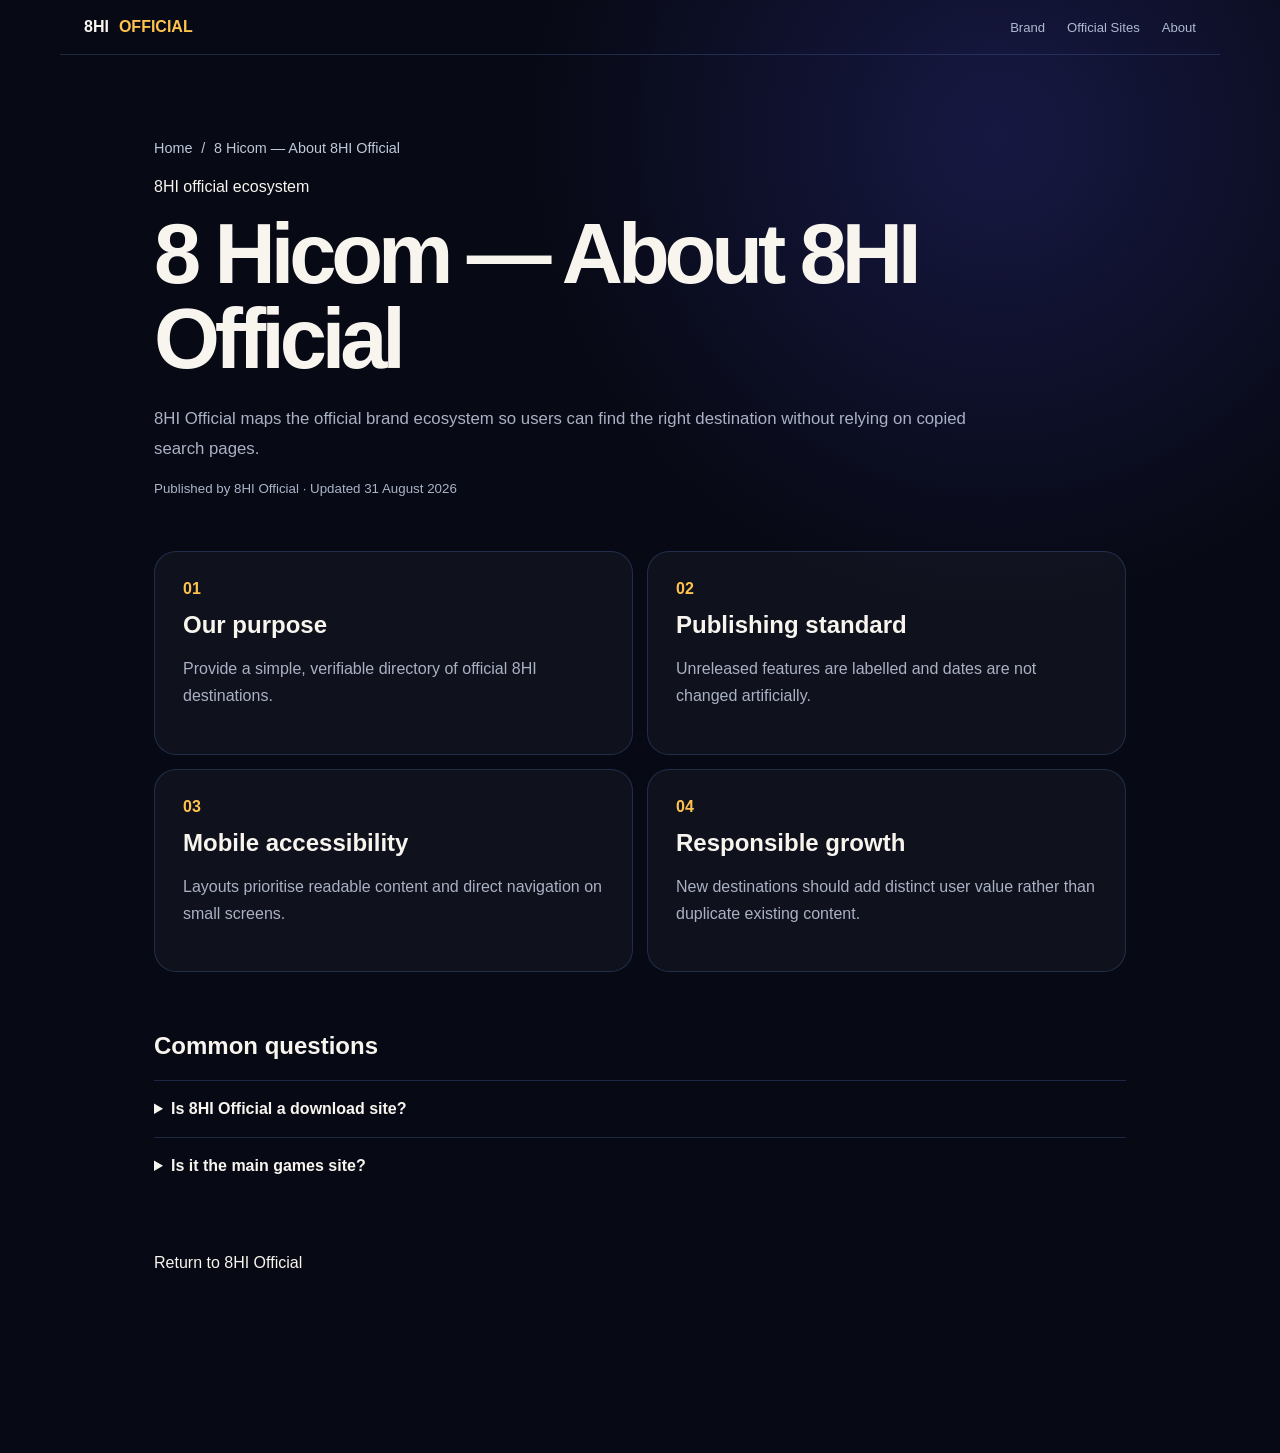
==== commit 93bce691: "Deepen support content and current APK guidance" ====
--- a/about/index.html
+++ b/about/index.html
@@ -1,2 +1,2 @@
 <!DOCTYPE html><html lang="en-IN"><head><meta charSet="utf-8"/><meta name="viewport" content="width=device-width, initial-scale=1"/><link rel="stylesheet" href="/_next/static/css/index.BvrTuBXG.css" data-rsc-css-href="/_next/static/css/index.BvrTuBXG.css" data-precedence="vite-rsc/importer-resources"/><link rel="stylesheet" href="/_next/static/css/page.BVVyRbka.css" data-rsc-css-href="/_next/static/css/page.BVVyRbka.css" data-precedence="vite-rsc/importer-resources"/><link rel="stylesheet" href="/_next/static/css/Seo.EzZvbUig.css" data-rsc-css-href="/_next/static/css/Seo.EzZvbUig.css" data-precedence="vite-rsc/importer-resources"/><link rel="modulepreload" fetchPriority="low" href="/_next/static/chunks/index-09QTrawr.js"/><script src="/_next/static/chunks/rolldown-runtime-C60lm6uB.js" type="module" async=""></script><script src="/_next/static/chunks/framework-BgSIrAUN.js" type="module" async=""></script><link rel="modulepreload" href="/_next/static/chunks/layout-segment-context-CPTm-fHw.js" crossorigin=""/><script>Object.assign(((self[Symbol.for("vinext.navigationRuntime")]??={bootstrap:{routeManifest:null},functions:{}}).bootstrap.rsc??={rsc:[]}),{params:{"slug":"about"},nav:{"pathname":"/about","searchParams":[]}})</script><link rel="modulepreload" href="/_next/static/chunks/index-09QTrawr.js" />
-</head><body><main><script type="application/ld+json">{"@context":"https://schema.org","@graph":[{"@type":"Organization","@id":"https://8hiofficial.com/#organization","name":"8HI Official","url":"https://8hiofficial.com/","logo":{"@type":"ImageObject","url":"https://8hiofficial.com/icon-512.png"}},{"@type":"WebSite","@id":"https://8hiofficial.com/#website","name":"8HI Official","url":"https://8hiofficial.com/","inLanguage":"en-IN","publisher":{"@id":"https://8hiofficial.com/#organization"}},{"@type":"WebPage","name":"8 Hicom — About 8HI Official","description":"Understand the purpose, publishing standards and growth plan behind the 8HI Official brand directory.","url":"https://8hiofficial.com/about","datePublished":"2026-08-31","dateModified":"2026-08-31","isPartOf":{"@id":"https://8hiofficial.com/#website"}},{"@type":"BreadcrumbList","itemListElement":[{"@type":"ListItem","position":1,"name":"8HI Official","item":"https://8hiofficial.com/"},{"@type":"ListItem","position":2,"name":"8 Hicom — About 8HI Official","item":"https://8hiofficial.com/about"}]},{"@type":"FAQPage","mainEntity":[{"@type":"Question","name":"Is 8HI Official a download site?","acceptedAnswer":{"@type":"Answer","text":"No. Android downloads belong on 8HI App 2026."}},{"@type":"Question","name":"Is it the main games site?","acceptedAnswer":{"@type":"Answer","text":"No. The main platform site is 8hiapp.com."}}]}]}</script><header><a class="brand" href="/">8HI <b>OFFICIAL</b></a><nav><a href="/brand">Brand</a><a href="/official-sites">Official Sites</a><a href="/about">About</a></nav></header><article class="subpage"><nav class="crumb"><a href="/">Home</a><span>/</span><span>8 Hicom — About 8HI Official</span></nav><p class="eyebrow">8HI official ecosystem</p><h1>8 Hicom — About 8HI Official</h1><p class="intro">8HI Official maps the official brand ecosystem so users can find the right destination without relying on copied search pages.</p><small class="updated">Published by 8HI Official · Updated 31 August 2026</small><div class="subgrid"><section><b>0<!-- -->1</b><h2>Our purpose</h2><p>Provide a simple, verifiable directory of official 8HI destinations.</p></section><section><b>0<!-- -->2</b><h2>Publishing standard</h2><p>Unreleased features are labelled and dates are not changed artificially.</p></section><section><b>0<!-- -->3</b><h2>Mobile accessibility</h2><p>Layouts prioritise readable content and direct navigation on small screens.</p></section><section><b>0<!-- -->4</b><h2>Responsible growth</h2><p>New destinations should add distinct user value rather than duplicate existing content.</p></section></div><div class="faq"><h2>Common questions</h2><details><summary>Is 8HI Official a download site?</summary><p>No. Android downloads belong on 8HI App 2026.</p></details><details><summary>Is it the main games site?</summary><p>No. The main platform site is 8hiapp.com.</p></details></div><a href="/">Return to 8HI Official</a></article></main><!--$--><!--/$--><div hidden=""><!--$--><div hidden=""><title>8 Hicom — About 8HI Official | 8HI Official</title><meta name="description" content="Understand the purpose, publishing standards and growth plan behind the 8HI Official brand directory."><meta name="robots" content="index, follow"><meta name="googlebot" content="index, follow, max-image-preview:large, max-snippet:-1"><meta property="og:title" content="8HI Official — One Brand, Clear Destinations"><meta property="og:description" content="The official map of the growing 8HI ecosystem."><meta property="og:url" content="https://8hiofficial.com"><meta property="og:type" content="website"><meta property="og:locale" content="en_IN"><meta property="og:image" content="https://8hiofficial.com/og.png"><meta name="twitter:card" content="summary_large_image"><meta name="twitter:title" content="8HI Official — One Brand, Clear Destinations"><meta name="twitter:description" content="The official map of the growing 8HI ecosystem."><meta name="twitter:image" content="https://8hiofficial.com/og.png"><link rel="shortcut icon" href="/favicon.ico"><link rel="icon" href="/icon-48.png" type="image/png" sizes="48x48"><link rel="icon" href="/icon.png" type="image/png" sizes="96x96"><link rel="icon" href="/icon-192.png" type="image/png" sizes="192x192"><link rel="icon" href="/favicon.ico" type="image/x-icon" sizes="48x48"><link rel="apple-touch-icon" href="/icon-192.png" type="image/png" sizes="192x192"><link rel="manifest" href="/manifest.webmanifest"><link rel="canonical" href="https://8hiofficial.com/about"></div><!--/$--></div><script type="module" src="/_next/static/chunks/index-09QTrawr.js" id="_R_" async=""></script><script>((self[Symbol.for("vinext.navigationRuntime")]??={bootstrap:{routeManifest:null},functions:{}}).bootstrap.rsc??={rsc:[]}).rsc.push("4:I[\"241712b84696\",[],\"Children\",1]\n")</script><script>((self[Symbol.for("vinext.navigationRuntime")]??={bootstrap:{routeManifest:null},functions:{}}).bootstrap.rsc??={rsc:[]}).rsc.push("5:I[\"c97c5256dee9\",[],\"GlobalErrorBoundary\",1]\n")</script><script>((self[Symbol.for("vinext.navigationRuntime")]??={bootstrap:{routeManifest:null},functions:{}}).bootstrap.rsc??={rsc:[]}).rsc.push("6:I[\"4fc9a72db2d4\",[],\"default\",1]\n")</script><script>((self[Symbol.for("vinext.navigationRuntime")]??={bootstrap:{routeManifest:null},functions:{}}).bootstrap.rsc??={rsc:[]}).rsc.push("7:I[\"c97c5256dee9\",[],\"ErrorBoundary\",1]\n")</script><script>((self[Symbol.for("vinext.navigationRuntime")]??={bootstrap:{routeManifest:null},functions:{}}).bootstrap.rsc??={rsc:[]}).rsc.push("8:I[\"fca0cf90f4e2\",[],\"LayoutSegmentProvider\",1]\n")</script><script>((self[Symbol.for("vinext.navigationRuntime")]??={bootstrap:{routeManifest:null},functions:{}}).bootstrap.rsc??={rsc:[]}).rsc.push("9:I[\"241712b84696\",[],\"Slot\",1]\n")</script><script>((self[Symbol.for("vinext.navigationRuntime")]??={bootstrap:{routeManifest:null},functions:{}}).bootstrap.rsc??={rsc:[]}).rsc.push("a:I[\"c97c5256dee9\",[],\"NotFoundBoundary\",1]\n")</script><script>((self[Symbol.for("vinext.navigationRuntime")]??={bootstrap:{routeManifest:null},functions:{}}).bootstrap.rsc??={rsc:[]}).rsc.push("b:I[\"fa878354c746\",[],\"AppRouterScrollTarget\",1]\n")</script><script>((self[Symbol.for("vinext.navigationRuntime")]??={bootstrap:{routeManifest:null},functions:{}}).bootstrap.rsc??={rsc:[]}).rsc.push("c:I[\"c97c5256dee9\",[],\"RedirectBoundary\",1]\n")</script><script>((self[Symbol.for("vinext.navigationRuntime")]??={bootstrap:{routeManifest:null},functions:{}}).bootstrap.rsc??={rsc:[]}).rsc.push("d:\"$Sreact.suspense\"\n")</script><script>((self[Symbol.for("vinext.navigationRuntime")]??={bootstrap:{routeManifest:null},functions:{}}).bootstrap.rsc??={rsc:[]}).rsc.push(":HL[\"/_next/static/css/index.BvrTuBXG.css\",\"style\"     ]\n")</script><script>((self[Symbol.for("vinext.navigationRuntime")]??={bootstrap:{routeManifest:null},functions:{}}).bootstrap.rsc??={rsc:[]}).rsc.push("0:{\"__route\":\"route:/about\",\"__interceptionContext\":null,\"__layoutIds\":[\"layout:/\"],\"__rootLayout\":\"/\",\"__sourcePage\":\"/[slug]/page\",\"__vinext_streaming_metadata_body:route:/about\":\"$L1\",\"__vinext_streaming_metadata_outlet:route:/about\":\"$L2\",\"page:/about\":\"$L3\",\"layout:/\":[[[[\"$\",\"link\",\"css:/_next/static/css/index.BvrTuBXG.css\",{\"rel\":\"stylesheet\",\"precedence\":\"vite-rsc/importer-resources\",\"href\":\"/_next/static/css/index.BvrTuBXG.css\",\"data-rsc-css-href\":\"/_next/static/css/index.BvrTuBXG.css\"}],\"$undefined\"],[\"$\",\"html\",null,{\"lang\":\"en-IN\",\"children\":[\"$\",\"body\",null,{\"children\":[\"$\",\"$L4\",null,{}]}]}]],null],\"route:/about\":[[[\"$\",\"meta\",null,{\"charSet\":\"utf-8\"}],null,[[\"$\",\"meta\",\"0\",{\"name\":\"viewport\",\"content\":\"width=device-width, initial-scale=1\"}]]],[\"$\",\"$L5\",null,{\"fallback\":\"$6\",\"children\":[\"$\",\"$L7\",null,{\"fallback\":\"$6\",\"children\":[\"$\",\"$L8\",null,{\"providerId\":\"layout:/\",\"segmentMap\":{\"children\":[\"about\"]},\"children\":[\"$\",\"$L9\",null,{\"id\":\"layout:/\",\"parallelSlots\":\"$undefined\",\"children\":[\"$\",\"$La\",null,{\"resetKey\":\"slug|about|d\",\"fallback\":[\"$\",\"main\",null,{\"className\":\"subpage\",\"children\":[[\"$\",\"p\",null,{\"className\":\"eyebrow\",\"children\":\"404\"}],[\"$\",\"h1\",null,{\"children\":\"Destination not found\"}],[\"$\",\"p\",null,{\"className\":\"intro\",\"children\":\"Use the official directory to find a verified 8HI destination.\"}],[\"$\",\"a\",null,{\"href\":\"/official-sites\",\"children\":\"Open official sites\"}]]}],\"children\":[\"$\",\"$La\",null,{\"resetKey\":\"[\\\"slug|about|d\\\"]\",\"fallback\":[\"$\",\"main\",null,{\"className\":\"subpage\",\"children\":[[\"$\",\"p\",null,{\"className\":\"eyebrow\",\"children\":\"404\"}],[\"$\",\"h1\",null,{\"children\":\"Destination not found\"}],[\"$\",\"p\",null,{\"className\":\"intro\",\"children\":\"Use the official directory to find a verified 8HI destination.\"}],[\"$\",\"a\",null,{\"href\":\"/official-sites\",\"children\":\"Open official sites\"}]]}],\"children\":[\"$\",\"$Lb\",null,{\"children\":[\"$\",\"$Lc\",null,{\"children\":[[\"$\",\"$L8\",null,{\"providerId\":\"page:/about\",\"segmentMap\":{\"children\":[\"__PAGE__\"]},\"children\":[\"$\",\"$L9\",null,{\"id\":\"page:/about\"}]}],[\"$\",\"$d\",null,{\"fallback\":null,\"children\":[\"$\",\"$L9\",null,{\"id\":\"__vinext_streaming_metadata_outlet:route:/about\"}]}]]}]}]}]}]}]}]}]}],null,[\"$\",\"div\",null,{\"hidden\":true,\"children\":[\"$\",\"$d\",null,{\"fallback\":null,\"children\":[\"$\",\"$L9\",null,{\"id\":\"__vinext_streaming_metadata_body:route:/about\"}]}]}]],\"__layoutFlags\":{\"layout:/\":\"s\"},\"__artifactCompatibility\":{\"schemaVersion\":1,\"graphVersion\":\"app-route-graph:c75e66a7605490d9\",\"deploymentVersion\":\"94b01c96-6585-493f-80b3-eb758317f339\",\"appElementsSchemaVersion\":1,\"rscPayloadSchemaVersion\":1,\"rootBoundaryId\":\"/\",\"renderEpoch\":null},\"__renderObservation\":{\"schemaVersion\":1,\"output\":{\"kind\":\"app-rsc\",\"mountedSlotsFingerprint\":null,\"renderEpoch\":null,\"rootBoundaryId\":\"/\",\"routeId\":\"route:/about\"},\"completeness\":\"partial\",\"boundaryOutcome\":{\"kind\":\"unknown\"},\"requestApis\":[{\"kind\":\"connection\",\"status\":\"unknown\"},{\"kind\":\"cookies\",\"status\":\"unknown\"},{\"kind\":\"draftMode\",\"status\":\"unknown\"},{\"kind\":\"headers\",\"status\":\"unknown\"},{\"kind\":\"params\",\"status\":\"observed\"},{\"kind\":\"searchParams\",\"status\":\"unknown\"}],\"dynamicFetches\":[],\"cacheTags\":[\"/about\",\"_N_T_/[slug]/layout\",\"_N_T_/[slug]/page\",\"_N_T_/about\",\"_N_T_/layout\"],\"pathTags\":[\"/about\"],\"cacheability\":\"unknown\",\"downgrade\":{\"target\":\"freshRender\",\"reasons\":[{\"code\":\"CP_DOWNGRADE_CACHEABILITY_UNKNOWN\",\"target\":\"freshRender\"},{\"code\":\"CP_DOWNGRADE_INCOMPLETE_OBSERVATION\",\"completeness\":\"partial\",\"target\":\"freshRender\"},{\"code\":\"CP_DOWNGRADE_UNKNOWN_REQUEST_API\",\"requestApi\":\"connection\",\"target\":\"freshRender\"},{\"code\":\"CP_DOWNGRADE_UNKNOWN_REQUEST_API\",\"requestApi\":\"cookies\",\"target\":\"freshRender\"},{\"code\":\"CP_DOWNGRADE_UNKNOWN_REQUEST_API\",\"requestApi\":\"draftMode\",\"target\":\"freshRender\"},{\"code\":\"CP_DOWNGRADE_UNKNOWN_REQUEST_API\",\"requestApi\":\"headers\",\"target\":\"freshRender\"},{\"code\":\"CP_DOWNGRADE_PUBLIC_REQUEST_API\",\"requestApi\":\"params\",\"target\":\"publicVariant\"},{\"code\":\"CP_DOWNGRADE_UNKNOWN_REQUEST_API\",\"requestApi\":\"searchParams\",\"target\":\"freshRender\"}],\"fallback\":{\"kind\":\"breakerFallback\",\"code\":\"CP_PRIVATE_DYNAMIC_DOWNGRADE\",\"mode\":\"renderFresh\",\"scope\":\"affectedOutput\",\"fields\":{\"reasonCodes\":[\"CP_DOWNGRADE_CACHEABILITY_UNKNOWN\",\"CP_DOWNGRADE_INCOMPLETE_OBSERVATION\",\"CP_DOWNGRADE_UNKNOWN_REQUEST_API\",\"CP_DOWNGRADE_UNKNOWN_REQUEST_API\",\"CP_DOWNGRADE_UNKNOWN_REQUEST_API\",\"CP_DOWNGRADE_UNKNOWN_REQUEST_API\",\"CP_DOWNGRADE_PUBLIC_REQUEST_API\",\"CP_DOWNGRADE_UNKNOWN_REQUEST_API\"],\"target\":\"freshRender\"}},\"isPublicCacheCandidate\":false}}}\n")</script><script>((self[Symbol.for("vinext.navigationRuntime")]??={bootstrap:{routeManifest:null},functions:{}}).bootstrap.rsc??={rsc:[]}).rsc.push("e:T5f3,")</script><script>((self[Symbol.for("vinext.navigationRuntime")]??={bootstrap:{routeManifest:null},functions:{}}).bootstrap.rsc??={rsc:[]}).rsc.push("\u003ctitle\u003e8 Hicom — About 8HI Official | 8HI Official\u003c/title\u003e\u003cmeta name=\"description\" content=\"Understand the purpose, publishing standards and growth plan behind the 8HI Official brand directory.\"\u003e\u003cmeta name=\"robots\" content=\"index, follow\"\u003e\u003cmeta name=\"googlebot\" content=\"index, follow, max-image-preview:large, max-snippet:-1\"\u003e\u003cmeta property=\"og:title\" content=\"8HI Official — One Brand, Clear Destinations\"\u003e\u003cmeta property=\"og:description\" content=\"The official map of the growing 8HI ecosystem.\"\u003e\u003cmeta property=\"og:url\" content=\"https://8hiofficial.com\"\u003e\u003cmeta property=\"og:type\" content=\"website\"\u003e\u003cmeta property=\"og:locale\" content=\"en_IN\"\u003e\u003cmeta property=\"og:image\" content=\"https://8hiofficial.com/og.png\"\u003e\u003cmeta name=\"twitter:card\" content=\"summary_large_image\"\u003e\u003cmeta name=\"twitter:title\" content=\"8HI Official — One Brand, Clear Destinations\"\u003e\u003cmeta name=\"twitter:description\" content=\"The official map of the growing 8HI ecosystem.\"\u003e\u003cmeta name=\"twitter:image\" content=\"https://8hiofficial.com/og.png\"\u003e\u003clink rel=\"shortcut icon\" href=\"/favicon.ico\"\u003e\u003clink rel=\"icon\" href=\"/icon-48.png\" type=\"image/png\" sizes=\"48x48\"\u003e\u003clink rel=\"icon\" href=\"/icon.png\" type=\"image/png\" sizes=\"96x96\"\u003e\u003clink rel=\"icon\" href=\"/icon-192.png\" type=\"image/png\" sizes=\"192x192\"\u003e\u003clink rel=\"icon\" href=\"/favicon.ico\" type=\"image/x-icon\" sizes=\"48x48\"\u003e\u003clink rel=\"apple-touch-icon\" href=\"/icon-192.png\" type=\"image/png\" sizes=\"192x192\"\u003e\u003clink rel=\"manifest\" href=\"/manifest.webmanifest\"\u003e\u003clink rel=\"canonical\" href=\"https://8hiofficial.com/about\"\u003e")</script><script>((self[Symbol.for("vinext.navigationRuntime")]??={bootstrap:{routeManifest:null},functions:{}}).bootstrap.rsc??={rsc:[]}).rsc.push("1:[\"$\",\"div\",null,{\"hidden\":true,\"dangerouslySetInnerHTML\":{\"__html\":\"$e\"}}]\n")</script><script>((self[Symbol.for("vinext.navigationRuntime")]??={bootstrap:{routeManifest:null},functions:{}}).bootstrap.rsc??={rsc:[]}).rsc.push("2:null\n")</script><script>((self[Symbol.for("vinext.navigationRuntime")]??={bootstrap:{routeManifest:null},functions:{}}).bootstrap.rsc??={rsc:[]}).rsc.push(":HL[\"/_next/static/css/page.BVVyRbka.css\",\"style\"     ]\n")</script><script>((self[Symbol.for("vinext.navigationRuntime")]??={bootstrap:{routeManifest:null},functions:{}}).bootstrap.rsc??={rsc:[]}).rsc.push(":HL[\"/_next/static/css/Seo.EzZvbUig.css\",\"style\"     ]\n")</script><script>((self[Symbol.for("vinext.navigationRuntime")]??={bootstrap:{routeManifest:null},functions:{}}).bootstrap.rsc??={rsc:[]}).rsc.push("3:[[[\"$\",\"link\",\"css:/_next/static/css/page.BVVyRbka.css\",{\"rel\":\"stylesheet\",\"precedence\":\"vite-rsc/importer-resources\",\"href\":\"/_next/static/css/page.BVVyRbka.css\",\"data-rsc-css-href\":\"/_next/static/css/page.BVVyRbka.css\"}],[\"$\",\"link\",\"css:/_next/static/css/Seo.EzZvbUig.css\",{\"rel\":\"stylesheet\",\"precedence\":\"vite-rsc/importer-resources\",\"href\":\"/_next/static/css/Seo.EzZvbUig.css\",\"data-rsc-css-href\":\"/_next/static/css/Seo.EzZvbUig.css\"}],\"$undefined\"],\"$Lf\"]\n")</script><script>((self[Symbol.for("vinext.navigationRuntime")]??={bootstrap:{routeManifest:null},functions:{}}).bootstrap.rsc??={rsc:[]}).rsc.push("10:T549,")</script><script>((self[Symbol.for("vinext.navigationRuntime")]??={bootstrap:{routeManifest:null},functions:{}}).bootstrap.rsc??={rsc:[]}).rsc.push("{\"@context\":\"https://schema.org\",\"@graph\":[{\"@type\":\"Organization\",\"@id\":\"https://8hiofficial.com/#organization\",\"name\":\"8HI Official\",\"url\":\"https://8hiofficial.com/\",\"logo\":{\"@type\":\"ImageObject\",\"url\":\"https://8hiofficial.com/icon-512.png\"}},{\"@type\":\"WebSite\",\"@id\":\"https://8hiofficial.com/#website\",\"name\":\"8HI Official\",\"url\":\"https://8hiofficial.com/\",\"inLanguage\":\"en-IN\",\"publisher\":{\"@id\":\"https://8hiofficial.com/#organization\"}},{\"@type\":\"WebPage\",\"name\":\"8 Hicom — About 8HI Official\",\"description\":\"Understand the purpose, publishing standards and growth plan behind the 8HI Official brand directory.\",\"url\":\"https://8hiofficial.com/about\",\"datePublished\":\"2026-08-31\",\"dateModified\":\"2026-08-31\",\"isPartOf\":{\"@id\":\"https://8hiofficial.com/#website\"}},{\"@type\":\"BreadcrumbList\",\"itemListElement\":[{\"@type\":\"ListItem\",\"position\":1,\"name\":\"8HI Official\",\"item\":\"https://8hiofficial.com/\"},{\"@type\":\"ListItem\",\"position\":2,\"name\":\"8 Hicom — About 8HI Official\",\"item\":\"https://8hiofficial.com/about\"}]},{\"@type\":\"FAQPage\",\"mainEntity\":[{\"@type\":\"Question\",\"name\":\"Is 8HI Official a download site?\",\"acceptedAnswer\":{\"@type\":\"Answer\",\"text\":\"No. Android downloads belong on 8HI App 2026.\"}},{\"@type\":\"Question\",\"name\":\"Is it the main games site?\",\"acceptedAnswer\":{\"@type\":\"Answer\",\"text\":\"No. The main platform site is 8hiapp.com.\"}}]}]}")</script><script>((self[Symbol.for("vinext.navigationRuntime")]??={bootstrap:{routeManifest:null},functions:{}}).bootstrap.rsc??={rsc:[]}).rsc.push("f:[\"$\",\"main\",null,{\"children\":[[[[\"$\",\"link\",\"css:/_next/static/css/Seo.EzZvbUig.css\",{\"rel\":\"stylesheet\",\"precedence\":\"vite-rsc/importer-resources\",\"href\":\"/_next/static/css/Seo.EzZvbUig.css\",\"data-rsc-css-href\":\"/_next/static/css/Seo.EzZvbUig.css\"}],\"$undefined\"],[\"$\",\"script\",null,{\"type\":\"application/ld+json\",\"dangerouslySetInnerHTML\":{\"__html\":\"$10\"}}]],[\"$\",\"header\",null,{\"children\":[[\"$\",\"a\",null,{\"className\":\"brand\",\"href\":\"/\",\"children\":[\"8HI \",[\"$\",\"b\",null,{\"children\":\"OFFICIAL\"}]]}],[\"$\",\"nav\",null,{\"children\":[[\"$\",\"a\",null,{\"href\":\"/brand\",\"children\":\"Brand\"}],[\"$\",\"a\",null,{\"href\":\"/official-sites\",\"children\":\"Official Sites\"}],[\"$\",\"a\",null,{\"href\":\"/about\",\"children\":\"About\"}]]}]]}],[\"$\",\"article\",null,{\"className\":\"subpage\",\"children\":[[\"$\",\"nav\",null,{\"className\":\"crumb\",\"children\":[[\"$\",\"a\",null,{\"href\":\"/\",\"children\":\"Home\"}],[\"$\",\"span\",null,{\"children\":\"/\"}],[\"$\",\"span\",null,{\"children\":\"8 Hicom — About 8HI Official\"}]]}],[\"$\",\"p\",null,{\"className\":\"eyebrow\",\"children\":\"8HI official ecosystem\"}],[\"$\",\"h1\",null,{\"children\":\"8 Hicom — About 8HI Official\"}],[\"$\",\"p\",null,{\"className\":\"intro\",\"children\":\"8HI Official maps the official brand ecosystem so users can find the right destination without relying on copied search pages.\"}],[\"$\",\"small\",null,{\"className\":\"updated\",\"children\":\"Published by 8HI Official · Updated 31 August 2026\"}],[\"$\",\"div\",null,{\"className\":\"subgrid\",\"children\":[[\"$\",\"section\",\"Our purpose\",{\"children\":[[\"$\",\"b\",null,{\"children\":[\"0\",1]}],[\"$\",\"h2\",null,{\"children\":\"Our purpose\"}],[\"$\",\"p\",null,{\"children\":\"Provide a simple, verifiable directory of official 8HI destinations.\"}]]}],[\"$\",\"section\",\"Publishing standard\",{\"children\":[[\"$\",\"b\",null,{\"children\":[\"0\",2]}],[\"$\",\"h2\",null,{\"children\":\"Publishing standard\"}],[\"$\",\"p\",null,{\"children\":\"Unreleased features are labelled and dates are not changed artificially.\"}]]}],[\"$\",\"section\",\"Mobile accessibility\",{\"children\":[[\"$\",\"b\",null,{\"children\":[\"0\",3]}],[\"$\",\"h2\",null,{\"children\":\"Mobile accessibility\"}],[\"$\",\"p\",null,{\"children\":\"Layouts prioritise readable content and direct navigation on small screens.\"}]]}],[\"$\",\"section\",\"Responsible growth\",{\"children\":[[\"$\",\"b\",null,{\"children\":[\"0\",4]}],[\"$\",\"h2\",null,{\"children\":\"Responsible growth\"}],[\"$\",\"p\",null,{\"children\":\"New destinations should add distinct user value rather than duplicate existing content.\"}]]}]]}],[\"$\",\"div\",null,{\"className\":\"faq\",\"children\":[[\"$\",\"h2\",null,{\"children\":\"Common questions\"}],[[\"$\",\"details\",\"Is 8HI Official a download site?\",{\"children\":[[\"$\",\"summary\",null,{\"children\":\"Is 8HI Official a download site?\"}],\"$L11\"]}],\"$L12\"]]}],\"$L13\"]}]]}]\n")</script><script>((self[Symbol.for("vinext.navigationRuntime")]??={bootstrap:{routeManifest:null},functions:{}}).bootstrap.rsc??={rsc:[]}).rsc.push("11:[\"$\",\"p\",null,{\"children\":\"No. Android downloads belong on 8HI App 2026.\"}]\n")</script><script>((self[Symbol.for("vinext.navigationRuntime")]??={bootstrap:{routeManifest:null},functions:{}}).bootstrap.rsc??={rsc:[]}).rsc.push("12:[\"$\",\"details\",\"Is it the main games site?\",{\"children\":[[\"$\",\"summary\",null,{\"children\":\"Is it the main games site?\"}],[\"$\",\"p\",null,{\"children\":\"No. The main platform site is 8hiapp.com.\"}]]}]\n")</script><script>((self[Symbol.for("vinext.navigationRuntime")]??={bootstrap:{routeManifest:null},functions:{}}).bootstrap.rsc??={rsc:[]}).rsc.push("13:[\"$\",\"a\",null,{\"href\":\"/\",\"children\":\"Return to 8HI Official\"}]\n")</script><script>Object.assign(((self[Symbol.for("vinext.navigationRuntime")]??={bootstrap:{routeManifest:null},functions:{}}).bootstrap.rsc??={rsc:[]}),{"initialCacheKind":"static"});((self[Symbol.for("vinext.navigationRuntime")]??={bootstrap:{routeManifest:null},functions:{}}).bootstrap.rsc??={rsc:[]}).done=true</script><script src="/download-ready.js" defer></script><script src="/support-navigation.js" defer></script></body></html>+</head><body><main><script type="application/ld+json">{"@context":"https://schema.org","@graph":[{"@type":"Organization","@id":"https://8hiofficial.com/#organization","name":"8HI Official","url":"https://8hiofficial.com/","logo":{"@type":"ImageObject","url":"https://8hiofficial.com/icon-512.png"}},{"@type":"WebSite","@id":"https://8hiofficial.com/#website","name":"8HI Official","url":"https://8hiofficial.com/","inLanguage":"en-IN","publisher":{"@id":"https://8hiofficial.com/#organization"}},{"@type":"WebPage","name":"8 Hicom — About 8HI Official","description":"Understand the purpose, publishing standards and growth plan behind the 8HI Official brand directory.","url":"https://8hiofficial.com/about","datePublished":"2026-08-31","dateModified":"2026-08-31","isPartOf":{"@id":"https://8hiofficial.com/#website"}},{"@type":"BreadcrumbList","itemListElement":[{"@type":"ListItem","position":1,"name":"8HI Official","item":"https://8hiofficial.com/"},{"@type":"ListItem","position":2,"name":"8 Hicom — About 8HI Official","item":"https://8hiofficial.com/about"}]},{"@type":"FAQPage","mainEntity":[{"@type":"Question","name":"Is 8HI Official a download site?","acceptedAnswer":{"@type":"Answer","text":"No. Android downloads belong on 8HI App 2026."}},{"@type":"Question","name":"Is it the main games site?","acceptedAnswer":{"@type":"Answer","text":"No. The main platform site is 8hiapp.com."}}]}]}</script><header><a class="brand" href="/">8HI <b>OFFICIAL</b></a><nav><a href="/brand">Brand</a><a href="/official-sites">Official Sites</a><a href="/about">About</a></nav></header><article class="subpage"><nav class="crumb"><a href="/">Home</a><span>/</span><span>8 Hicom — About 8HI Official</span></nav><p class="eyebrow">8HI official ecosystem</p><h1>8 Hicom — About 8HI Official</h1><p class="intro">8HI Official maps the official brand ecosystem so users can find the right destination without relying on copied search pages.</p><small class="updated">Published by 8HI Official · Updated 31 August 2026</small><div class="subgrid"><section><b>0<!-- -->1</b><h2>Our purpose</h2><p>Provide a simple, verifiable directory of official 8HI destinations.</p></section><section><b>0<!-- -->2</b><h2>Publishing standard</h2><p>Unreleased features are labelled and dates are not changed artificially.</p></section><section><b>0<!-- -->3</b><h2>Mobile accessibility</h2><p>Layouts prioritise readable content and direct navigation on small screens.</p></section><section><b>0<!-- -->4</b><h2>Responsible growth</h2><p>New destinations should add distinct user value rather than duplicate existing content.</p></section></div><div class="faq"><h2>Common questions</h2><details><summary>Is 8HI Official a download site?</summary><p>No. Android downloads belong on 8HI App 2026.</p></details><details><summary>Is it the main games site?</summary><p>No. The main platform site is 8hiapp.com.</p></details></div><a href="/">Return to 8HI Official</a></article><style id="support-depth-style">  .support-depth{max-width:1120px;margin:64px auto;padding:0 22px;color:inherit;font-family:system-ui,-apple-system,sans-serif}.support-depth__intro{padding:30px;border:1px solid rgba(72,220,194,.3);border-radius:24px;background:linear-gradient(145deg,rgba(19,68,63,.22),rgba(5,18,18,.08))}.support-depth__eyebrow{margin:0 0 8px;font-size:12px;font-weight:900;letter-spacing:.12em;text-transform:uppercase;color:#32d9bc}.support-depth h2{margin:0 0 14px;font-size:clamp(26px,4vw,42px);line-height:1.08}.support-depth h3{margin:0 0 9px;font-size:19px}.support-depth p{font-size:15px;line-height:1.72}.support-depth__grid{display:grid;grid-template-columns:repeat(2,minmax(0,1fr));gap:16px;margin:22px 0}.support-depth article,.support-depth details{padding:22px;border:1px solid rgba(127,160,155,.24);border-radius:18px;background:rgba(8,24,23,.08)}.support-depth__links{display:flex;flex-wrap:wrap;gap:10px;margin-top:20px}.support-depth__links a{display:inline-flex;min-height:48px;align-items:center;padding:0 18px;border-radius:12px;font-weight:900;text-decoration:none}.support-depth__primary{background:#35e0c1;color:#031513!important}.support-depth__secondary{border:1px solid currentColor;color:inherit!important}.support-depth details{margin-top:10px}.support-depth summary{cursor:pointer;font-weight:850;line-height:1.4}.support-depth details p{margin-bottom:0}.support-depth__disclosure{opacity:.78;font-size:13px!important}@media(max-width:680px){.support-depth{margin:44px auto;padding:0 14px}.support-depth__intro{padding:23px 18px}.support-depth__grid{grid-template-columns:1fr}.support-depth article{padding:19px}.support-depth__links{display:grid}.support-depth__links a{justify-content:center;min-height:52px}}</style><section class="support-depth" aria-labelledby="support-depth-title">  <div class="support-depth__intro">    <p class="support-depth__eyebrow">Verified 8HI support · Updated for 2026</p>    <h2 id="support-depth-title">8HI brand reference: a clear route to 8hiapp.com</h2>    <p><strong>8hiofficial.com</strong> is a focused support resource for official identity and destination verification. It explains domain checks, brand references, verified links and current app access. The website does not replace the main platform. When you are ready to continue, use the clearly marked link to <strong>8hiapp.com</strong> or the verified APK button.</p>    <p>Our purpose is to reduce confusion caused by similar search phrases such as 8HI app, 8HI APK, 8HI download, 8HI.COM and 8HI new version 2026. Every important action is separated into two choices: open the main website for current platform information, or download the verified Android package.</p>    <div class="support-depth__links"><a class="support-depth__primary" href="https://8hiapp.com/">Open 8hiapp.com →</a><a class="support-depth__secondary" href="https://cocosapk.arkbotita85.com/apk/DNjfxApS/1750/8HI_1750_1773.apk" download="8HI_1750_1773.apk" rel="nofollow">Download 8HI APK</a></div>  </div>  <div class="support-depth__grid">    <article><h3>1. Confirm the official destination</h3><p>Check the address bar before continuing. This guide links directly to <strong>8hiapp.com</strong>. Avoid copied pages, shortened links and files sent through unknown messages. A clear domain check is the first step before using any app or APK.</p></article>    <article><h3>2. Review the 2026 release details</h3><p>Before installation, compare the published file name, release description and Android requirements. The current verified package uses the file name <strong>8HI_1750_1773.apk</strong>. If a different file appears, return to this guide and use the verified button.</p></article>    <article><h3>3. Prepare your Android device</h3><p>Keep sufficient storage available, use a stable connection and retain Android security scanning. Do not disable protection permanently. After installation, remove unnecessary installer copies and obtain future versions only through the same verified route.</p></article>    <article><h3>4. Understand this support domain</h3><p>This domain provides a specific reference instead of pretending to be another main website. Its role is to answer focused search questions, publish practical checks and guide visitors toward <strong>8hiapp.com</strong> with a prominent, consistent action.</p></article>  </div>  <h2>Frequently asked questions</h2>  <details><summary>Is 8hiofficial.com the main 8HI website?</summary><p>No. It is a support guide. The main destination for this group is <a href="https://8hiapp.com/">8hiapp.com</a>. The large main-site button is available at the top and bottom of every page.</p></details>  <details><summary>Where is the current 8HI APK download?</summary><p>Use the verified Download APK button on this page. It points to the current package named 8HI_1750_1773.apk. Check the file name before opening the installer.</p></details>  <details><summary>Can I use this guide on a mobile screen?</summary><p>Yes. The navigation, content cards and fixed action panel are designed for narrow screens, large touch targets and safe spacing around the bottom edge of modern phones.</p></details>  <details><summary>How do I find the new version in the future?</summary><p>Return to 8hiofficial.com or open 8hiapp.com. Updated version information should be verified against the published file name and release notes before replacing an installed copy.</p></details>  <p class="support-depth__disclosure">Support information only. Keep account details private, use strong passwords and never share verification codes with third parties.</p></section></main><!--$--><!--/$--><div hidden=""><!--$--><div hidden=""><title>8 Hicom — About 8HI Official | 8HI Official</title><meta name="description" content="Understand the purpose, publishing standards and growth plan behind the 8HI Official brand directory."><meta name="robots" content="index, follow"><meta name="googlebot" content="index, follow, max-image-preview:large, max-snippet:-1"><meta property="og:title" content="8HI Official — One Brand, Clear Destinations"><meta property="og:description" content="The official map of the growing 8HI ecosystem."><meta property="og:url" content="https://8hiofficial.com"><meta property="og:type" content="website"><meta property="og:locale" content="en_IN"><meta property="og:image" content="https://8hiofficial.com/og.png"><meta name="twitter:card" content="summary_large_image"><meta name="twitter:title" content="8HI Official — One Brand, Clear Destinations"><meta name="twitter:description" content="The official map of the growing 8HI ecosystem."><meta name="twitter:image" content="https://8hiofficial.com/og.png"><link rel="shortcut icon" href="/favicon.ico"><link rel="icon" href="/icon-48.png" type="image/png" sizes="48x48"><link rel="icon" href="/icon.png" type="image/png" sizes="96x96"><link rel="icon" href="/icon-192.png" type="image/png" sizes="192x192"><link rel="icon" href="/favicon.ico" type="image/x-icon" sizes="48x48"><link rel="apple-touch-icon" href="/icon-192.png" type="image/png" sizes="192x192"><link rel="manifest" href="/manifest.webmanifest"><link rel="canonical" href="https://8hiofficial.com/about"></div><!--/$--></div><script type="module" src="/_next/static/chunks/index-09QTrawr.js" id="_R_" async=""></script><script>((self[Symbol.for("vinext.navigationRuntime")]??={bootstrap:{routeManifest:null},functions:{}}).bootstrap.rsc??={rsc:[]}).rsc.push("4:I[\"241712b84696\",[],\"Children\",1]\n")</script><script>((self[Symbol.for("vinext.navigationRuntime")]??={bootstrap:{routeManifest:null},functions:{}}).bootstrap.rsc??={rsc:[]}).rsc.push("5:I[\"c97c5256dee9\",[],\"GlobalErrorBoundary\",1]\n")</script><script>((self[Symbol.for("vinext.navigationRuntime")]??={bootstrap:{routeManifest:null},functions:{}}).bootstrap.rsc??={rsc:[]}).rsc.push("6:I[\"4fc9a72db2d4\",[],\"default\",1]\n")</script><script>((self[Symbol.for("vinext.navigationRuntime")]??={bootstrap:{routeManifest:null},functions:{}}).bootstrap.rsc??={rsc:[]}).rsc.push("7:I[\"c97c5256dee9\",[],\"ErrorBoundary\",1]\n")</script><script>((self[Symbol.for("vinext.navigationRuntime")]??={bootstrap:{routeManifest:null},functions:{}}).bootstrap.rsc??={rsc:[]}).rsc.push("8:I[\"fca0cf90f4e2\",[],\"LayoutSegmentProvider\",1]\n")</script><script>((self[Symbol.for("vinext.navigationRuntime")]??={bootstrap:{routeManifest:null},functions:{}}).bootstrap.rsc??={rsc:[]}).rsc.push("9:I[\"241712b84696\",[],\"Slot\",1]\n")</script><script>((self[Symbol.for("vinext.navigationRuntime")]??={bootstrap:{routeManifest:null},functions:{}}).bootstrap.rsc??={rsc:[]}).rsc.push("a:I[\"c97c5256dee9\",[],\"NotFoundBoundary\",1]\n")</script><script>((self[Symbol.for("vinext.navigationRuntime")]??={bootstrap:{routeManifest:null},functions:{}}).bootstrap.rsc??={rsc:[]}).rsc.push("b:I[\"fa878354c746\",[],\"AppRouterScrollTarget\",1]\n")</script><script>((self[Symbol.for("vinext.navigationRuntime")]??={bootstrap:{routeManifest:null},functions:{}}).bootstrap.rsc??={rsc:[]}).rsc.push("c:I[\"c97c5256dee9\",[],\"RedirectBoundary\",1]\n")</script><script>((self[Symbol.for("vinext.navigationRuntime")]??={bootstrap:{routeManifest:null},functions:{}}).bootstrap.rsc??={rsc:[]}).rsc.push("d:\"$Sreact.suspense\"\n")</script><script>((self[Symbol.for("vinext.navigationRuntime")]??={bootstrap:{routeManifest:null},functions:{}}).bootstrap.rsc??={rsc:[]}).rsc.push(":HL[\"/_next/static/css/index.BvrTuBXG.css\",\"style\"     ]\n")</script><script>((self[Symbol.for("vinext.navigationRuntime")]??={bootstrap:{routeManifest:null},functions:{}}).bootstrap.rsc??={rsc:[]}).rsc.push("0:{\"__route\":\"route:/about\",\"__interceptionContext\":null,\"__layoutIds\":[\"layout:/\"],\"__rootLayout\":\"/\",\"__sourcePage\":\"/[slug]/page\",\"__vinext_streaming_metadata_body:route:/about\":\"$L1\",\"__vinext_streaming_metadata_outlet:route:/about\":\"$L2\",\"page:/about\":\"$L3\",\"layout:/\":[[[[\"$\",\"link\",\"css:/_next/static/css/index.BvrTuBXG.css\",{\"rel\":\"stylesheet\",\"precedence\":\"vite-rsc/importer-resources\",\"href\":\"/_next/static/css/index.BvrTuBXG.css\",\"data-rsc-css-href\":\"/_next/static/css/index.BvrTuBXG.css\"}],\"$undefined\"],[\"$\",\"html\",null,{\"lang\":\"en-IN\",\"children\":[\"$\",\"body\",null,{\"children\":[\"$\",\"$L4\",null,{}]}]}]],null],\"route:/about\":[[[\"$\",\"meta\",null,{\"charSet\":\"utf-8\"}],null,[[\"$\",\"meta\",\"0\",{\"name\":\"viewport\",\"content\":\"width=device-width, initial-scale=1\"}]]],[\"$\",\"$L5\",null,{\"fallback\":\"$6\",\"children\":[\"$\",\"$L7\",null,{\"fallback\":\"$6\",\"children\":[\"$\",\"$L8\",null,{\"providerId\":\"layout:/\",\"segmentMap\":{\"children\":[\"about\"]},\"children\":[\"$\",\"$L9\",null,{\"id\":\"layout:/\",\"parallelSlots\":\"$undefined\",\"children\":[\"$\",\"$La\",null,{\"resetKey\":\"slug|about|d\",\"fallback\":[\"$\",\"main\",null,{\"className\":\"subpage\",\"children\":[[\"$\",\"p\",null,{\"className\":\"eyebrow\",\"children\":\"404\"}],[\"$\",\"h1\",null,{\"children\":\"Destination not found\"}],[\"$\",\"p\",null,{\"className\":\"intro\",\"children\":\"Use the official directory to find a verified 8HI destination.\"}],[\"$\",\"a\",null,{\"href\":\"/official-sites\",\"children\":\"Open official sites\"}]]}],\"children\":[\"$\",\"$La\",null,{\"resetKey\":\"[\\\"slug|about|d\\\"]\",\"fallback\":[\"$\",\"main\",null,{\"className\":\"subpage\",\"children\":[[\"$\",\"p\",null,{\"className\":\"eyebrow\",\"children\":\"404\"}],[\"$\",\"h1\",null,{\"children\":\"Destination not found\"}],[\"$\",\"p\",null,{\"className\":\"intro\",\"children\":\"Use the official directory to find a verified 8HI destination.\"}],[\"$\",\"a\",null,{\"href\":\"/official-sites\",\"children\":\"Open official sites\"}]]}],\"children\":[\"$\",\"$Lb\",null,{\"children\":[\"$\",\"$Lc\",null,{\"children\":[[\"$\",\"$L8\",null,{\"providerId\":\"page:/about\",\"segmentMap\":{\"children\":[\"__PAGE__\"]},\"children\":[\"$\",\"$L9\",null,{\"id\":\"page:/about\"}]}],[\"$\",\"$d\",null,{\"fallback\":null,\"children\":[\"$\",\"$L9\",null,{\"id\":\"__vinext_streaming_metadata_outlet:route:/about\"}]}]]}]}]}]}]}]}]}]}],null,[\"$\",\"div\",null,{\"hidden\":true,\"children\":[\"$\",\"$d\",null,{\"fallback\":null,\"children\":[\"$\",\"$L9\",null,{\"id\":\"__vinext_streaming_metadata_body:route:/about\"}]}]}]],\"__layoutFlags\":{\"layout:/\":\"s\"},\"__artifactCompatibility\":{\"schemaVersion\":1,\"graphVersion\":\"app-route-graph:c75e66a7605490d9\",\"deploymentVersion\":\"94b01c96-6585-493f-80b3-eb758317f339\",\"appElementsSchemaVersion\":1,\"rscPayloadSchemaVersion\":1,\"rootBoundaryId\":\"/\",\"renderEpoch\":null},\"__renderObservation\":{\"schemaVersion\":1,\"output\":{\"kind\":\"app-rsc\",\"mountedSlotsFingerprint\":null,\"renderEpoch\":null,\"rootBoundaryId\":\"/\",\"routeId\":\"route:/about\"},\"completeness\":\"partial\",\"boundaryOutcome\":{\"kind\":\"unknown\"},\"requestApis\":[{\"kind\":\"connection\",\"status\":\"unknown\"},{\"kind\":\"cookies\",\"status\":\"unknown\"},{\"kind\":\"draftMode\",\"status\":\"unknown\"},{\"kind\":\"headers\",\"status\":\"unknown\"},{\"kind\":\"params\",\"status\":\"observed\"},{\"kind\":\"searchParams\",\"status\":\"unknown\"}],\"dynamicFetches\":[],\"cacheTags\":[\"/about\",\"_N_T_/[slug]/layout\",\"_N_T_/[slug]/page\",\"_N_T_/about\",\"_N_T_/layout\"],\"pathTags\":[\"/about\"],\"cacheability\":\"unknown\",\"downgrade\":{\"target\":\"freshRender\",\"reasons\":[{\"code\":\"CP_DOWNGRADE_CACHEABILITY_UNKNOWN\",\"target\":\"freshRender\"},{\"code\":\"CP_DOWNGRADE_INCOMPLETE_OBSERVATION\",\"completeness\":\"partial\",\"target\":\"freshRender\"},{\"code\":\"CP_DOWNGRADE_UNKNOWN_REQUEST_API\",\"requestApi\":\"connection\",\"target\":\"freshRender\"},{\"code\":\"CP_DOWNGRADE_UNKNOWN_REQUEST_API\",\"requestApi\":\"cookies\",\"target\":\"freshRender\"},{\"code\":\"CP_DOWNGRADE_UNKNOWN_REQUEST_API\",\"requestApi\":\"draftMode\",\"target\":\"freshRender\"},{\"code\":\"CP_DOWNGRADE_UNKNOWN_REQUEST_API\",\"requestApi\":\"headers\",\"target\":\"freshRender\"},{\"code\":\"CP_DOWNGRADE_PUBLIC_REQUEST_API\",\"requestApi\":\"params\",\"target\":\"publicVariant\"},{\"code\":\"CP_DOWNGRADE_UNKNOWN_REQUEST_API\",\"requestApi\":\"searchParams\",\"target\":\"freshRender\"}],\"fallback\":{\"kind\":\"breakerFallback\",\"code\":\"CP_PRIVATE_DYNAMIC_DOWNGRADE\",\"mode\":\"renderFresh\",\"scope\":\"affectedOutput\",\"fields\":{\"reasonCodes\":[\"CP_DOWNGRADE_CACHEABILITY_UNKNOWN\",\"CP_DOWNGRADE_INCOMPLETE_OBSERVATION\",\"CP_DOWNGRADE_UNKNOWN_REQUEST_API\",\"CP_DOWNGRADE_UNKNOWN_REQUEST_API\",\"CP_DOWNGRADE_UNKNOWN_REQUEST_API\",\"CP_DOWNGRADE_UNKNOWN_REQUEST_API\",\"CP_DOWNGRADE_PUBLIC_REQUEST_API\",\"CP_DOWNGRADE_UNKNOWN_REQUEST_API\"],\"target\":\"freshRender\"}},\"isPublicCacheCandidate\":false}}}\n")</script><script>((self[Symbol.for("vinext.navigationRuntime")]??={bootstrap:{routeManifest:null},functions:{}}).bootstrap.rsc??={rsc:[]}).rsc.push("e:T5f3,")</script><script>((self[Symbol.for("vinext.navigationRuntime")]??={bootstrap:{routeManifest:null},functions:{}}).bootstrap.rsc??={rsc:[]}).rsc.push("\u003ctitle\u003e8 Hicom — About 8HI Official | 8HI Official\u003c/title\u003e\u003cmeta name=\"description\" content=\"Understand the purpose, publishing standards and growth plan behind the 8HI Official brand directory.\"\u003e\u003cmeta name=\"robots\" content=\"index, follow\"\u003e\u003cmeta name=\"googlebot\" content=\"index, follow, max-image-preview:large, max-snippet:-1\"\u003e\u003cmeta property=\"og:title\" content=\"8HI Official — One Brand, Clear Destinations\"\u003e\u003cmeta property=\"og:description\" content=\"The official map of the growing 8HI ecosystem.\"\u003e\u003cmeta property=\"og:url\" content=\"https://8hiofficial.com\"\u003e\u003cmeta property=\"og:type\" content=\"website\"\u003e\u003cmeta property=\"og:locale\" content=\"en_IN\"\u003e\u003cmeta property=\"og:image\" content=\"https://8hiofficial.com/og.png\"\u003e\u003cmeta name=\"twitter:card\" content=\"summary_large_image\"\u003e\u003cmeta name=\"twitter:title\" content=\"8HI Official — One Brand, Clear Destinations\"\u003e\u003cmeta name=\"twitter:description\" content=\"The official map of the growing 8HI ecosystem.\"\u003e\u003cmeta name=\"twitter:image\" content=\"https://8hiofficial.com/og.png\"\u003e\u003clink rel=\"shortcut icon\" href=\"/favicon.ico\"\u003e\u003clink rel=\"icon\" href=\"/icon-48.png\" type=\"image/png\" sizes=\"48x48\"\u003e\u003clink rel=\"icon\" href=\"/icon.png\" type=\"image/png\" sizes=\"96x96\"\u003e\u003clink rel=\"icon\" href=\"/icon-192.png\" type=\"image/png\" sizes=\"192x192\"\u003e\u003clink rel=\"icon\" href=\"/favicon.ico\" type=\"image/x-icon\" sizes=\"48x48\"\u003e\u003clink rel=\"apple-touch-icon\" href=\"/icon-192.png\" type=\"image/png\" sizes=\"192x192\"\u003e\u003clink rel=\"manifest\" href=\"/manifest.webmanifest\"\u003e\u003clink rel=\"canonical\" href=\"https://8hiofficial.com/about\"\u003e")</script><script>((self[Symbol.for("vinext.navigationRuntime")]??={bootstrap:{routeManifest:null},functions:{}}).bootstrap.rsc??={rsc:[]}).rsc.push("1:[\"$\",\"div\",null,{\"hidden\":true,\"dangerouslySetInnerHTML\":{\"__html\":\"$e\"}}]\n")</script><script>((self[Symbol.for("vinext.navigationRuntime")]??={bootstrap:{routeManifest:null},functions:{}}).bootstrap.rsc??={rsc:[]}).rsc.push("2:null\n")</script><script>((self[Symbol.for("vinext.navigationRuntime")]??={bootstrap:{routeManifest:null},functions:{}}).bootstrap.rsc??={rsc:[]}).rsc.push(":HL[\"/_next/static/css/page.BVVyRbka.css\",\"style\"     ]\n")</script><script>((self[Symbol.for("vinext.navigationRuntime")]??={bootstrap:{routeManifest:null},functions:{}}).bootstrap.rsc??={rsc:[]}).rsc.push(":HL[\"/_next/static/css/Seo.EzZvbUig.css\",\"style\"     ]\n")</script><script>((self[Symbol.for("vinext.navigationRuntime")]??={bootstrap:{routeManifest:null},functions:{}}).bootstrap.rsc??={rsc:[]}).rsc.push("3:[[[\"$\",\"link\",\"css:/_next/static/css/page.BVVyRbka.css\",{\"rel\":\"stylesheet\",\"precedence\":\"vite-rsc/importer-resources\",\"href\":\"/_next/static/css/page.BVVyRbka.css\",\"data-rsc-css-href\":\"/_next/static/css/page.BVVyRbka.css\"}],[\"$\",\"link\",\"css:/_next/static/css/Seo.EzZvbUig.css\",{\"rel\":\"stylesheet\",\"precedence\":\"vite-rsc/importer-resources\",\"href\":\"/_next/static/css/Seo.EzZvbUig.css\",\"data-rsc-css-href\":\"/_next/static/css/Seo.EzZvbUig.css\"}],\"$undefined\"],\"$Lf\"]\n")</script><script>((self[Symbol.for("vinext.navigationRuntime")]??={bootstrap:{routeManifest:null},functions:{}}).bootstrap.rsc??={rsc:[]}).rsc.push("10:T549,")</script><script>((self[Symbol.for("vinext.navigationRuntime")]??={bootstrap:{routeManifest:null},functions:{}}).bootstrap.rsc??={rsc:[]}).rsc.push("{\"@context\":\"https://schema.org\",\"@graph\":[{\"@type\":\"Organization\",\"@id\":\"https://8hiofficial.com/#organization\",\"name\":\"8HI Official\",\"url\":\"https://8hiofficial.com/\",\"logo\":{\"@type\":\"ImageObject\",\"url\":\"https://8hiofficial.com/icon-512.png\"}},{\"@type\":\"WebSite\",\"@id\":\"https://8hiofficial.com/#website\",\"name\":\"8HI Official\",\"url\":\"https://8hiofficial.com/\",\"inLanguage\":\"en-IN\",\"publisher\":{\"@id\":\"https://8hiofficial.com/#organization\"}},{\"@type\":\"WebPage\",\"name\":\"8 Hicom — About 8HI Official\",\"description\":\"Understand the purpose, publishing standards and growth plan behind the 8HI Official brand directory.\",\"url\":\"https://8hiofficial.com/about\",\"datePublished\":\"2026-08-31\",\"dateModified\":\"2026-08-31\",\"isPartOf\":{\"@id\":\"https://8hiofficial.com/#website\"}},{\"@type\":\"BreadcrumbList\",\"itemListElement\":[{\"@type\":\"ListItem\",\"position\":1,\"name\":\"8HI Official\",\"item\":\"https://8hiofficial.com/\"},{\"@type\":\"ListItem\",\"position\":2,\"name\":\"8 Hicom — About 8HI Official\",\"item\":\"https://8hiofficial.com/about\"}]},{\"@type\":\"FAQPage\",\"mainEntity\":[{\"@type\":\"Question\",\"name\":\"Is 8HI Official a download site?\",\"acceptedAnswer\":{\"@type\":\"Answer\",\"text\":\"No. Android downloads belong on 8HI App 2026.\"}},{\"@type\":\"Question\",\"name\":\"Is it the main games site?\",\"acceptedAnswer\":{\"@type\":\"Answer\",\"text\":\"No. The main platform site is 8hiapp.com.\"}}]}]}")</script><script>((self[Symbol.for("vinext.navigationRuntime")]??={bootstrap:{routeManifest:null},functions:{}}).bootstrap.rsc??={rsc:[]}).rsc.push("f:[\"$\",\"main\",null,{\"children\":[[[[\"$\",\"link\",\"css:/_next/static/css/Seo.EzZvbUig.css\",{\"rel\":\"stylesheet\",\"precedence\":\"vite-rsc/importer-resources\",\"href\":\"/_next/static/css/Seo.EzZvbUig.css\",\"data-rsc-css-href\":\"/_next/static/css/Seo.EzZvbUig.css\"}],\"$undefined\"],[\"$\",\"script\",null,{\"type\":\"application/ld+json\",\"dangerouslySetInnerHTML\":{\"__html\":\"$10\"}}]],[\"$\",\"header\",null,{\"children\":[[\"$\",\"a\",null,{\"className\":\"brand\",\"href\":\"/\",\"children\":[\"8HI \",[\"$\",\"b\",null,{\"children\":\"OFFICIAL\"}]]}],[\"$\",\"nav\",null,{\"children\":[[\"$\",\"a\",null,{\"href\":\"/brand\",\"children\":\"Brand\"}],[\"$\",\"a\",null,{\"href\":\"/official-sites\",\"children\":\"Official Sites\"}],[\"$\",\"a\",null,{\"href\":\"/about\",\"children\":\"About\"}]]}]]}],[\"$\",\"article\",null,{\"className\":\"subpage\",\"children\":[[\"$\",\"nav\",null,{\"className\":\"crumb\",\"children\":[[\"$\",\"a\",null,{\"href\":\"/\",\"children\":\"Home\"}],[\"$\",\"span\",null,{\"children\":\"/\"}],[\"$\",\"span\",null,{\"children\":\"8 Hicom — About 8HI Official\"}]]}],[\"$\",\"p\",null,{\"className\":\"eyebrow\",\"children\":\"8HI official ecosystem\"}],[\"$\",\"h1\",null,{\"children\":\"8 Hicom — About 8HI Official\"}],[\"$\",\"p\",null,{\"className\":\"intro\",\"children\":\"8HI Official maps the official brand ecosystem so users can find the right destination without relying on copied search pages.\"}],[\"$\",\"small\",null,{\"className\":\"updated\",\"children\":\"Published by 8HI Official · Updated 31 August 2026\"}],[\"$\",\"div\",null,{\"className\":\"subgrid\",\"children\":[[\"$\",\"section\",\"Our purpose\",{\"children\":[[\"$\",\"b\",null,{\"children\":[\"0\",1]}],[\"$\",\"h2\",null,{\"children\":\"Our purpose\"}],[\"$\",\"p\",null,{\"children\":\"Provide a simple, verifiable directory of official 8HI destinations.\"}]]}],[\"$\",\"section\",\"Publishing standard\",{\"children\":[[\"$\",\"b\",null,{\"children\":[\"0\",2]}],[\"$\",\"h2\",null,{\"children\":\"Publishing standard\"}],[\"$\",\"p\",null,{\"children\":\"Unreleased features are labelled and dates are not changed artificially.\"}]]}],[\"$\",\"section\",\"Mobile accessibility\",{\"children\":[[\"$\",\"b\",null,{\"children\":[\"0\",3]}],[\"$\",\"h2\",null,{\"children\":\"Mobile accessibility\"}],[\"$\",\"p\",null,{\"children\":\"Layouts prioritise readable content and direct navigation on small screens.\"}]]}],[\"$\",\"section\",\"Responsible growth\",{\"children\":[[\"$\",\"b\",null,{\"children\":[\"0\",4]}],[\"$\",\"h2\",null,{\"children\":\"Responsible growth\"}],[\"$\",\"p\",null,{\"children\":\"New destinations should add distinct user value rather than duplicate existing content.\"}]]}]]}],[\"$\",\"div\",null,{\"className\":\"faq\",\"children\":[[\"$\",\"h2\",null,{\"children\":\"Common questions\"}],[[\"$\",\"details\",\"Is 8HI Official a download site?\",{\"children\":[[\"$\",\"summary\",null,{\"children\":\"Is 8HI Official a download site?\"}],\"$L11\"]}],\"$L12\"]]}],\"$L13\"]}]]}]\n")</script><script>((self[Symbol.for("vinext.navigationRuntime")]??={bootstrap:{routeManifest:null},functions:{}}).bootstrap.rsc??={rsc:[]}).rsc.push("11:[\"$\",\"p\",null,{\"children\":\"No. Android downloads belong on 8HI App 2026.\"}]\n")</script><script>((self[Symbol.for("vinext.navigationRuntime")]??={bootstrap:{routeManifest:null},functions:{}}).bootstrap.rsc??={rsc:[]}).rsc.push("12:[\"$\",\"details\",\"Is it the main games site?\",{\"children\":[[\"$\",\"summary\",null,{\"children\":\"Is it the main games site?\"}],[\"$\",\"p\",null,{\"children\":\"No. The main platform site is 8hiapp.com.\"}]]}]\n")</script><script>((self[Symbol.for("vinext.navigationRuntime")]??={bootstrap:{routeManifest:null},functions:{}}).bootstrap.rsc??={rsc:[]}).rsc.push("13:[\"$\",\"a\",null,{\"href\":\"/\",\"children\":\"Return to 8HI Official\"}]\n")</script><script>Object.assign(((self[Symbol.for("vinext.navigationRuntime")]??={bootstrap:{routeManifest:null},functions:{}}).bootstrap.rsc??={rsc:[]}),{"initialCacheKind":"static"});((self[Symbol.for("vinext.navigationRuntime")]??={bootstrap:{routeManifest:null},functions:{}}).bootstrap.rsc??={rsc:[]}).done=true</script><script src="/download-ready.js" defer></script><script src="/support-navigation.js" defer></script></body></html>
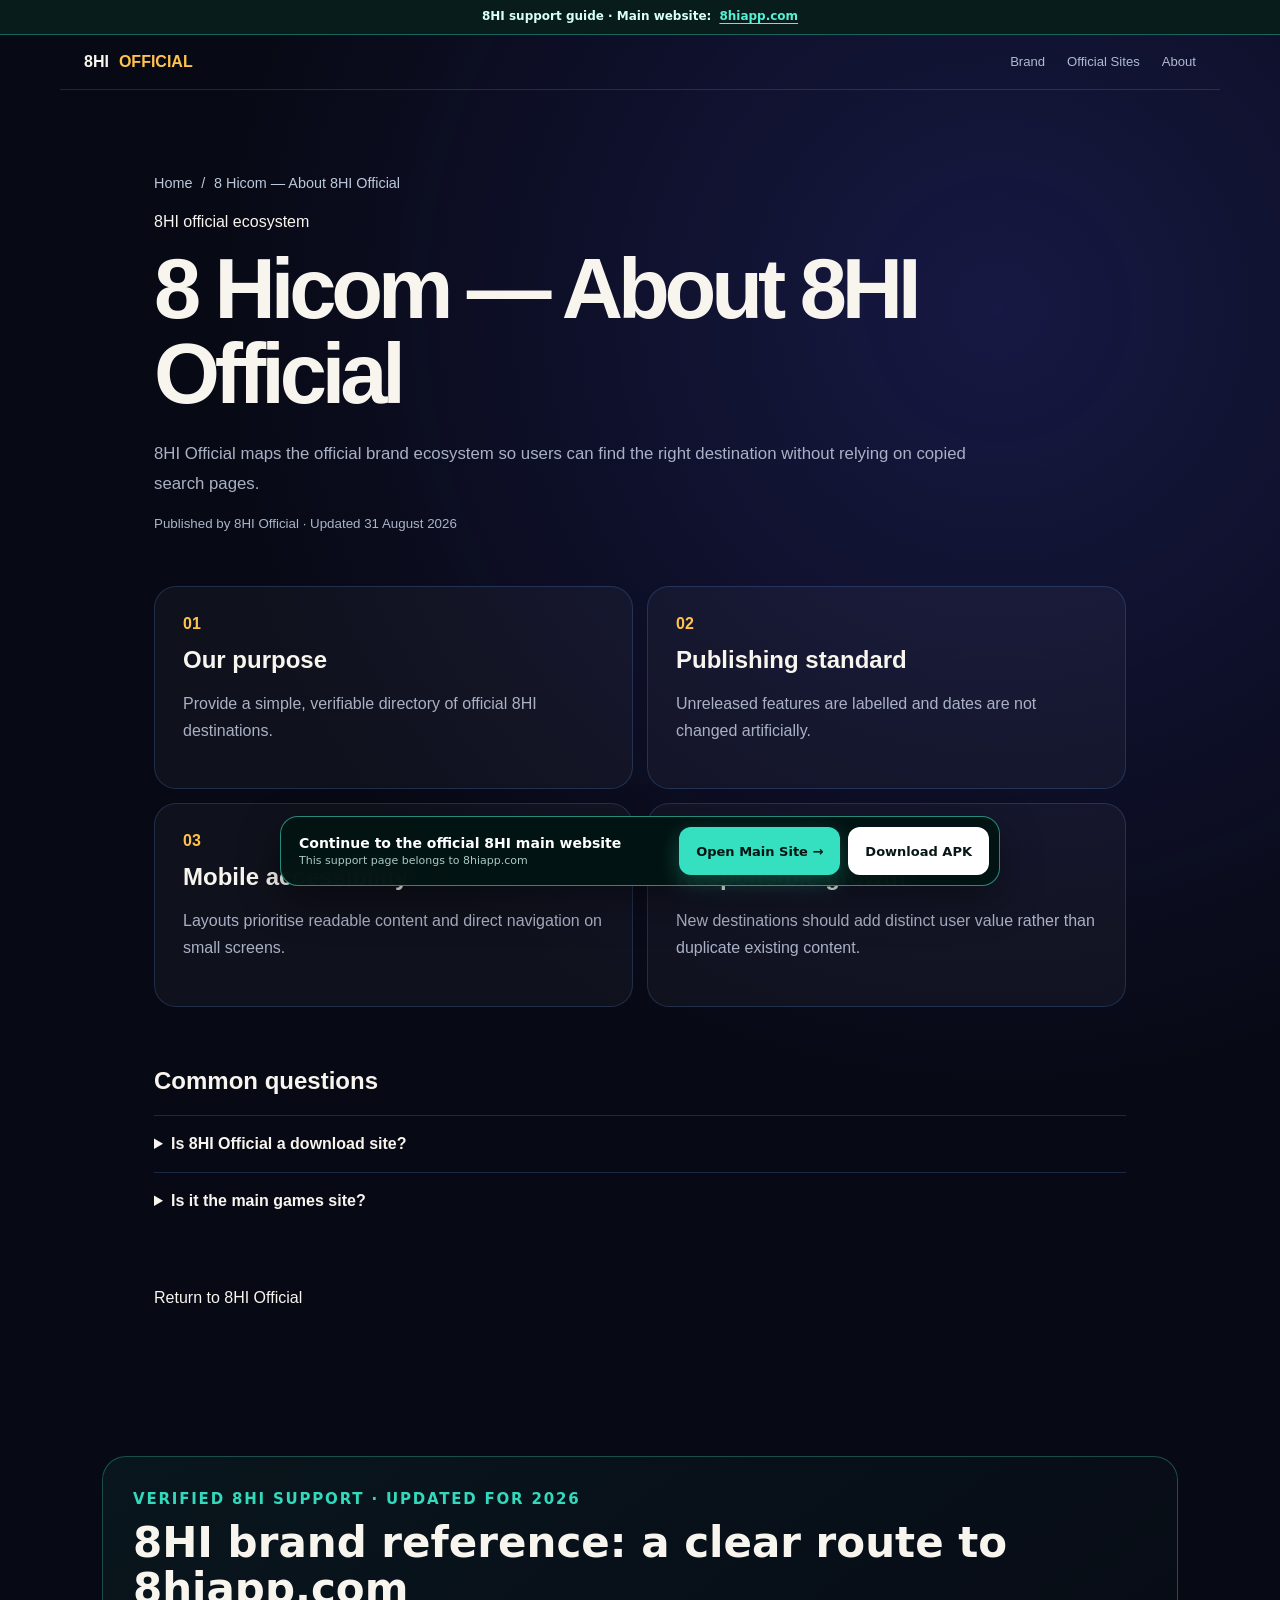
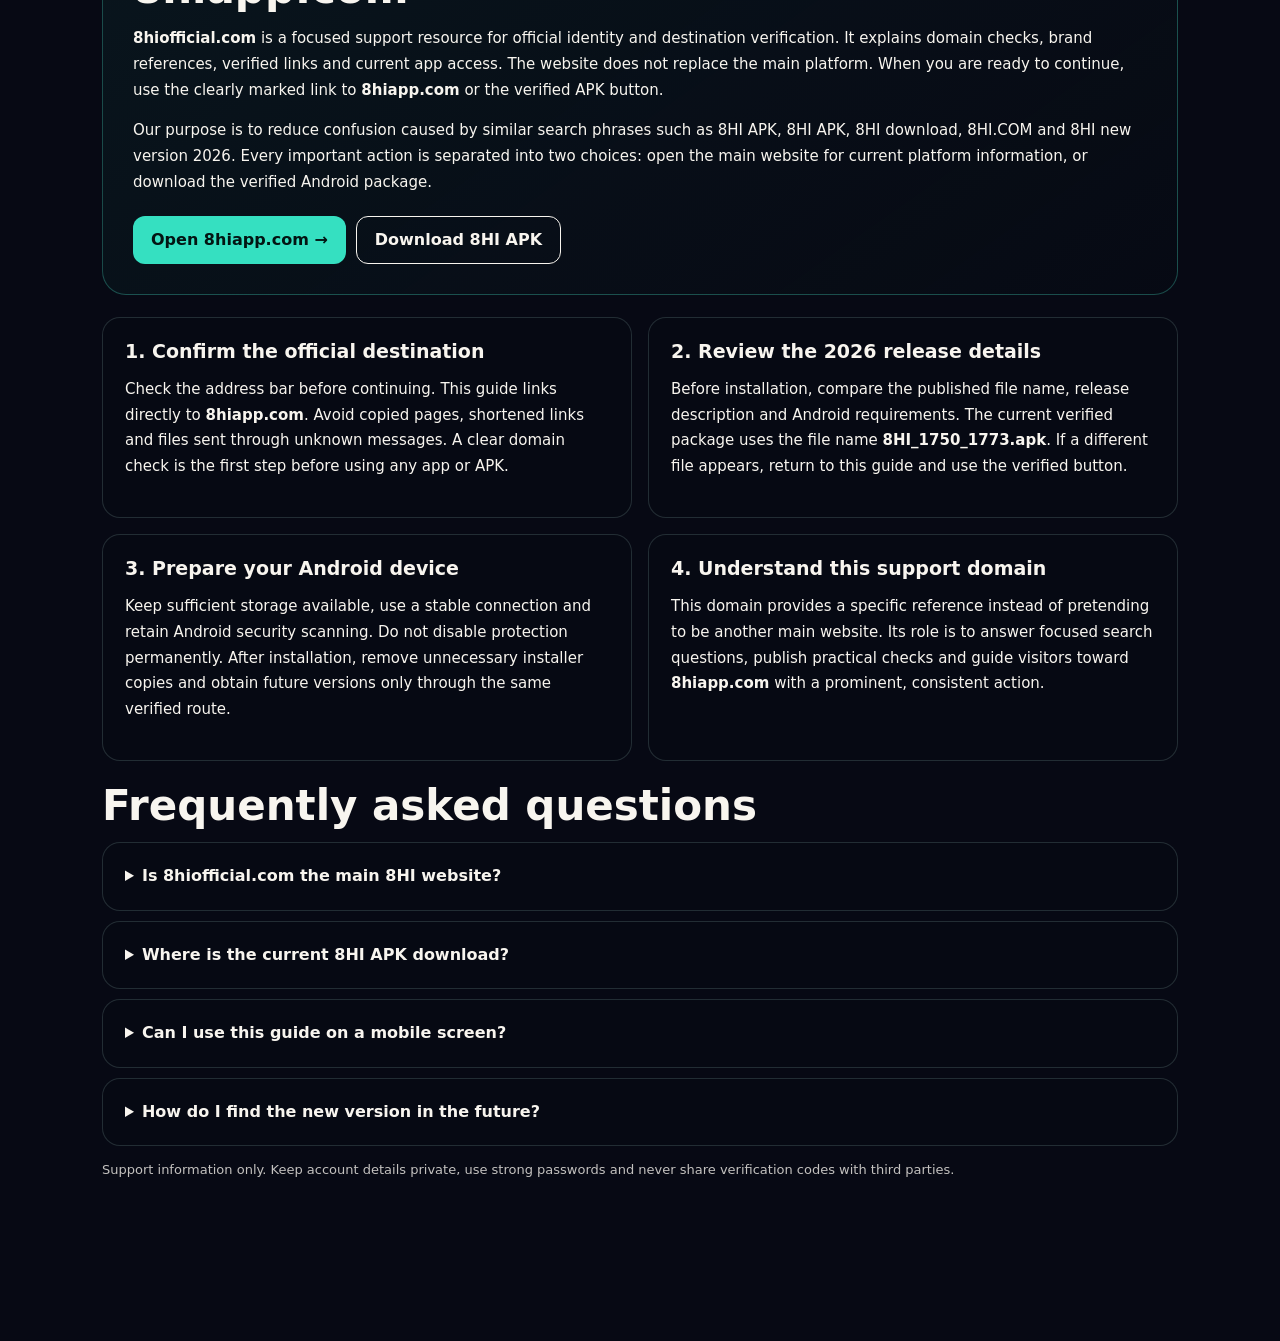
==== commit 7c010815: "Remove failing hydration runtime from static pages" ====
--- a/about/index.html
+++ b/about/index.html
@@ -1,2 +1,2 @@
-<!DOCTYPE html><html lang="en-IN"><head><meta charSet="utf-8"/><meta name="viewport" content="width=device-width, initial-scale=1"/><link rel="stylesheet" href="/_next/static/css/index.BvrTuBXG.css" data-rsc-css-href="/_next/static/css/index.BvrTuBXG.css" data-precedence="vite-rsc/importer-resources"/><link rel="stylesheet" href="/_next/static/css/page.BVVyRbka.css" data-rsc-css-href="/_next/static/css/page.BVVyRbka.css" data-precedence="vite-rsc/importer-resources"/><link rel="stylesheet" href="/_next/static/css/Seo.EzZvbUig.css" data-rsc-css-href="/_next/static/css/Seo.EzZvbUig.css" data-precedence="vite-rsc/importer-resources"/><link rel="modulepreload" fetchPriority="low" href="/_next/static/chunks/index-09QTrawr.js"/><script src="/_next/static/chunks/rolldown-runtime-C60lm6uB.js" type="module" async=""></script><script src="/_next/static/chunks/framework-BgSIrAUN.js" type="module" async=""></script><link rel="modulepreload" href="/_next/static/chunks/layout-segment-context-CPTm-fHw.js" crossorigin=""/><script>Object.assign(((self[Symbol.for("vinext.navigationRuntime")]??={bootstrap:{routeManifest:null},functions:{}}).bootstrap.rsc??={rsc:[]}),{params:{"slug":"about"},nav:{"pathname":"/about","searchParams":[]}})</script><link rel="modulepreload" href="/_next/static/chunks/index-09QTrawr.js" />
-</head><body><main><script type="application/ld+json">{"@context":"https://schema.org","@graph":[{"@type":"Organization","@id":"https://8hiofficial.com/#organization","name":"8HI Official","url":"https://8hiofficial.com/","logo":{"@type":"ImageObject","url":"https://8hiofficial.com/icon-512.png"}},{"@type":"WebSite","@id":"https://8hiofficial.com/#website","name":"8HI Official","url":"https://8hiofficial.com/","inLanguage":"en-IN","publisher":{"@id":"https://8hiofficial.com/#organization"}},{"@type":"WebPage","name":"8 Hicom — About 8HI Official","description":"Understand the purpose, publishing standards and growth plan behind the 8HI Official brand directory.","url":"https://8hiofficial.com/about","datePublished":"2026-08-31","dateModified":"2026-08-31","isPartOf":{"@id":"https://8hiofficial.com/#website"}},{"@type":"BreadcrumbList","itemListElement":[{"@type":"ListItem","position":1,"name":"8HI Official","item":"https://8hiofficial.com/"},{"@type":"ListItem","position":2,"name":"8 Hicom — About 8HI Official","item":"https://8hiofficial.com/about"}]},{"@type":"FAQPage","mainEntity":[{"@type":"Question","name":"Is 8HI Official a download site?","acceptedAnswer":{"@type":"Answer","text":"No. Android downloads belong on 8HI App 2026."}},{"@type":"Question","name":"Is it the main games site?","acceptedAnswer":{"@type":"Answer","text":"No. The main platform site is 8hiapp.com."}}]}]}</script><header><a class="brand" href="/">8HI <b>OFFICIAL</b></a><nav><a href="/brand">Brand</a><a href="/official-sites">Official Sites</a><a href="/about">About</a></nav></header><article class="subpage"><nav class="crumb"><a href="/">Home</a><span>/</span><span>8 Hicom — About 8HI Official</span></nav><p class="eyebrow">8HI official ecosystem</p><h1>8 Hicom — About 8HI Official</h1><p class="intro">8HI Official maps the official brand ecosystem so users can find the right destination without relying on copied search pages.</p><small class="updated">Published by 8HI Official · Updated 31 August 2026</small><div class="subgrid"><section><b>0<!-- -->1</b><h2>Our purpose</h2><p>Provide a simple, verifiable directory of official 8HI destinations.</p></section><section><b>0<!-- -->2</b><h2>Publishing standard</h2><p>Unreleased features are labelled and dates are not changed artificially.</p></section><section><b>0<!-- -->3</b><h2>Mobile accessibility</h2><p>Layouts prioritise readable content and direct navigation on small screens.</p></section><section><b>0<!-- -->4</b><h2>Responsible growth</h2><p>New destinations should add distinct user value rather than duplicate existing content.</p></section></div><div class="faq"><h2>Common questions</h2><details><summary>Is 8HI Official a download site?</summary><p>No. Android downloads belong on 8HI App 2026.</p></details><details><summary>Is it the main games site?</summary><p>No. The main platform site is 8hiapp.com.</p></details></div><a href="/">Return to 8HI Official</a></article><style id="support-depth-style">  .support-depth{max-width:1120px;margin:64px auto;padding:0 22px;color:inherit;font-family:system-ui,-apple-system,sans-serif}.support-depth__intro{padding:30px;border:1px solid rgba(72,220,194,.3);border-radius:24px;background:linear-gradient(145deg,rgba(19,68,63,.22),rgba(5,18,18,.08))}.support-depth__eyebrow{margin:0 0 8px;font-size:12px;font-weight:900;letter-spacing:.12em;text-transform:uppercase;color:#32d9bc}.support-depth h2{margin:0 0 14px;font-size:clamp(26px,4vw,42px);line-height:1.08}.support-depth h3{margin:0 0 9px;font-size:19px}.support-depth p{font-size:15px;line-height:1.72}.support-depth__grid{display:grid;grid-template-columns:repeat(2,minmax(0,1fr));gap:16px;margin:22px 0}.support-depth article,.support-depth details{padding:22px;border:1px solid rgba(127,160,155,.24);border-radius:18px;background:rgba(8,24,23,.08)}.support-depth__links{display:flex;flex-wrap:wrap;gap:10px;margin-top:20px}.support-depth__links a{display:inline-flex;min-height:48px;align-items:center;padding:0 18px;border-radius:12px;font-weight:900;text-decoration:none}.support-depth__primary{background:#35e0c1;color:#031513!important}.support-depth__secondary{border:1px solid currentColor;color:inherit!important}.support-depth details{margin-top:10px}.support-depth summary{cursor:pointer;font-weight:850;line-height:1.4}.support-depth details p{margin-bottom:0}.support-depth__disclosure{opacity:.78;font-size:13px!important}@media(max-width:680px){.support-depth{margin:44px auto;padding:0 14px}.support-depth__intro{padding:23px 18px}.support-depth__grid{grid-template-columns:1fr}.support-depth article{padding:19px}.support-depth__links{display:grid}.support-depth__links a{justify-content:center;min-height:52px}}</style><section class="support-depth" aria-labelledby="support-depth-title">  <div class="support-depth__intro">    <p class="support-depth__eyebrow">Verified 8HI support · Updated for 2026</p>    <h2 id="support-depth-title">8HI brand reference: a clear route to 8hiapp.com</h2>    <p><strong>8hiofficial.com</strong> is a focused support resource for official identity and destination verification. It explains domain checks, brand references, verified links and current app access. The website does not replace the main platform. When you are ready to continue, use the clearly marked link to <strong>8hiapp.com</strong> or the verified APK button.</p>    <p>Our purpose is to reduce confusion caused by similar search phrases such as 8HI app, 8HI APK, 8HI download, 8HI.COM and 8HI new version 2026. Every important action is separated into two choices: open the main website for current platform information, or download the verified Android package.</p>    <div class="support-depth__links"><a class="support-depth__primary" href="https://8hiapp.com/">Open 8hiapp.com →</a><a class="support-depth__secondary" href="https://cocosapk.arkbotita85.com/apk/DNjfxApS/1750/8HI_1750_1773.apk" download="8HI_1750_1773.apk" rel="nofollow">Download 8HI APK</a></div>  </div>  <div class="support-depth__grid">    <article><h3>1. Confirm the official destination</h3><p>Check the address bar before continuing. This guide links directly to <strong>8hiapp.com</strong>. Avoid copied pages, shortened links and files sent through unknown messages. A clear domain check is the first step before using any app or APK.</p></article>    <article><h3>2. Review the 2026 release details</h3><p>Before installation, compare the published file name, release description and Android requirements. The current verified package uses the file name <strong>8HI_1750_1773.apk</strong>. If a different file appears, return to this guide and use the verified button.</p></article>    <article><h3>3. Prepare your Android device</h3><p>Keep sufficient storage available, use a stable connection and retain Android security scanning. Do not disable protection permanently. After installation, remove unnecessary installer copies and obtain future versions only through the same verified route.</p></article>    <article><h3>4. Understand this support domain</h3><p>This domain provides a specific reference instead of pretending to be another main website. Its role is to answer focused search questions, publish practical checks and guide visitors toward <strong>8hiapp.com</strong> with a prominent, consistent action.</p></article>  </div>  <h2>Frequently asked questions</h2>  <details><summary>Is 8hiofficial.com the main 8HI website?</summary><p>No. It is a support guide. The main destination for this group is <a href="https://8hiapp.com/">8hiapp.com</a>. The large main-site button is available at the top and bottom of every page.</p></details>  <details><summary>Where is the current 8HI APK download?</summary><p>Use the verified Download APK button on this page. It points to the current package named 8HI_1750_1773.apk. Check the file name before opening the installer.</p></details>  <details><summary>Can I use this guide on a mobile screen?</summary><p>Yes. The navigation, content cards and fixed action panel are designed for narrow screens, large touch targets and safe spacing around the bottom edge of modern phones.</p></details>  <details><summary>How do I find the new version in the future?</summary><p>Return to 8hiofficial.com or open 8hiapp.com. Updated version information should be verified against the published file name and release notes before replacing an installed copy.</p></details>  <p class="support-depth__disclosure">Support information only. Keep account details private, use strong passwords and never share verification codes with third parties.</p></section></main><!--$--><!--/$--><div hidden=""><!--$--><div hidden=""><title>8 Hicom — About 8HI Official | 8HI Official</title><meta name="description" content="Understand the purpose, publishing standards and growth plan behind the 8HI Official brand directory."><meta name="robots" content="index, follow"><meta name="googlebot" content="index, follow, max-image-preview:large, max-snippet:-1"><meta property="og:title" content="8HI Official — One Brand, Clear Destinations"><meta property="og:description" content="The official map of the growing 8HI ecosystem."><meta property="og:url" content="https://8hiofficial.com"><meta property="og:type" content="website"><meta property="og:locale" content="en_IN"><meta property="og:image" content="https://8hiofficial.com/og.png"><meta name="twitter:card" content="summary_large_image"><meta name="twitter:title" content="8HI Official — One Brand, Clear Destinations"><meta name="twitter:description" content="The official map of the growing 8HI ecosystem."><meta name="twitter:image" content="https://8hiofficial.com/og.png"><link rel="shortcut icon" href="/favicon.ico"><link rel="icon" href="/icon-48.png" type="image/png" sizes="48x48"><link rel="icon" href="/icon.png" type="image/png" sizes="96x96"><link rel="icon" href="/icon-192.png" type="image/png" sizes="192x192"><link rel="icon" href="/favicon.ico" type="image/x-icon" sizes="48x48"><link rel="apple-touch-icon" href="/icon-192.png" type="image/png" sizes="192x192"><link rel="manifest" href="/manifest.webmanifest"><link rel="canonical" href="https://8hiofficial.com/about"></div><!--/$--></div><script type="module" src="/_next/static/chunks/index-09QTrawr.js" id="_R_" async=""></script><script>((self[Symbol.for("vinext.navigationRuntime")]??={bootstrap:{routeManifest:null},functions:{}}).bootstrap.rsc??={rsc:[]}).rsc.push("4:I[\"241712b84696\",[],\"Children\",1]\n")</script><script>((self[Symbol.for("vinext.navigationRuntime")]??={bootstrap:{routeManifest:null},functions:{}}).bootstrap.rsc??={rsc:[]}).rsc.push("5:I[\"c97c5256dee9\",[],\"GlobalErrorBoundary\",1]\n")</script><script>((self[Symbol.for("vinext.navigationRuntime")]??={bootstrap:{routeManifest:null},functions:{}}).bootstrap.rsc??={rsc:[]}).rsc.push("6:I[\"4fc9a72db2d4\",[],\"default\",1]\n")</script><script>((self[Symbol.for("vinext.navigationRuntime")]??={bootstrap:{routeManifest:null},functions:{}}).bootstrap.rsc??={rsc:[]}).rsc.push("7:I[\"c97c5256dee9\",[],\"ErrorBoundary\",1]\n")</script><script>((self[Symbol.for("vinext.navigationRuntime")]??={bootstrap:{routeManifest:null},functions:{}}).bootstrap.rsc??={rsc:[]}).rsc.push("8:I[\"fca0cf90f4e2\",[],\"LayoutSegmentProvider\",1]\n")</script><script>((self[Symbol.for("vinext.navigationRuntime")]??={bootstrap:{routeManifest:null},functions:{}}).bootstrap.rsc??={rsc:[]}).rsc.push("9:I[\"241712b84696\",[],\"Slot\",1]\n")</script><script>((self[Symbol.for("vinext.navigationRuntime")]??={bootstrap:{routeManifest:null},functions:{}}).bootstrap.rsc??={rsc:[]}).rsc.push("a:I[\"c97c5256dee9\",[],\"NotFoundBoundary\",1]\n")</script><script>((self[Symbol.for("vinext.navigationRuntime")]??={bootstrap:{routeManifest:null},functions:{}}).bootstrap.rsc??={rsc:[]}).rsc.push("b:I[\"fa878354c746\",[],\"AppRouterScrollTarget\",1]\n")</script><script>((self[Symbol.for("vinext.navigationRuntime")]??={bootstrap:{routeManifest:null},functions:{}}).bootstrap.rsc??={rsc:[]}).rsc.push("c:I[\"c97c5256dee9\",[],\"RedirectBoundary\",1]\n")</script><script>((self[Symbol.for("vinext.navigationRuntime")]??={bootstrap:{routeManifest:null},functions:{}}).bootstrap.rsc??={rsc:[]}).rsc.push("d:\"$Sreact.suspense\"\n")</script><script>((self[Symbol.for("vinext.navigationRuntime")]??={bootstrap:{routeManifest:null},functions:{}}).bootstrap.rsc??={rsc:[]}).rsc.push(":HL[\"/_next/static/css/index.BvrTuBXG.css\",\"style\"     ]\n")</script><script>((self[Symbol.for("vinext.navigationRuntime")]??={bootstrap:{routeManifest:null},functions:{}}).bootstrap.rsc??={rsc:[]}).rsc.push("0:{\"__route\":\"route:/about\",\"__interceptionContext\":null,\"__layoutIds\":[\"layout:/\"],\"__rootLayout\":\"/\",\"__sourcePage\":\"/[slug]/page\",\"__vinext_streaming_metadata_body:route:/about\":\"$L1\",\"__vinext_streaming_metadata_outlet:route:/about\":\"$L2\",\"page:/about\":\"$L3\",\"layout:/\":[[[[\"$\",\"link\",\"css:/_next/static/css/index.BvrTuBXG.css\",{\"rel\":\"stylesheet\",\"precedence\":\"vite-rsc/importer-resources\",\"href\":\"/_next/static/css/index.BvrTuBXG.css\",\"data-rsc-css-href\":\"/_next/static/css/index.BvrTuBXG.css\"}],\"$undefined\"],[\"$\",\"html\",null,{\"lang\":\"en-IN\",\"children\":[\"$\",\"body\",null,{\"children\":[\"$\",\"$L4\",null,{}]}]}]],null],\"route:/about\":[[[\"$\",\"meta\",null,{\"charSet\":\"utf-8\"}],null,[[\"$\",\"meta\",\"0\",{\"name\":\"viewport\",\"content\":\"width=device-width, initial-scale=1\"}]]],[\"$\",\"$L5\",null,{\"fallback\":\"$6\",\"children\":[\"$\",\"$L7\",null,{\"fallback\":\"$6\",\"children\":[\"$\",\"$L8\",null,{\"providerId\":\"layout:/\",\"segmentMap\":{\"children\":[\"about\"]},\"children\":[\"$\",\"$L9\",null,{\"id\":\"layout:/\",\"parallelSlots\":\"$undefined\",\"children\":[\"$\",\"$La\",null,{\"resetKey\":\"slug|about|d\",\"fallback\":[\"$\",\"main\",null,{\"className\":\"subpage\",\"children\":[[\"$\",\"p\",null,{\"className\":\"eyebrow\",\"children\":\"404\"}],[\"$\",\"h1\",null,{\"children\":\"Destination not found\"}],[\"$\",\"p\",null,{\"className\":\"intro\",\"children\":\"Use the official directory to find a verified 8HI destination.\"}],[\"$\",\"a\",null,{\"href\":\"/official-sites\",\"children\":\"Open official sites\"}]]}],\"children\":[\"$\",\"$La\",null,{\"resetKey\":\"[\\\"slug|about|d\\\"]\",\"fallback\":[\"$\",\"main\",null,{\"className\":\"subpage\",\"children\":[[\"$\",\"p\",null,{\"className\":\"eyebrow\",\"children\":\"404\"}],[\"$\",\"h1\",null,{\"children\":\"Destination not found\"}],[\"$\",\"p\",null,{\"className\":\"intro\",\"children\":\"Use the official directory to find a verified 8HI destination.\"}],[\"$\",\"a\",null,{\"href\":\"/official-sites\",\"children\":\"Open official sites\"}]]}],\"children\":[\"$\",\"$Lb\",null,{\"children\":[\"$\",\"$Lc\",null,{\"children\":[[\"$\",\"$L8\",null,{\"providerId\":\"page:/about\",\"segmentMap\":{\"children\":[\"__PAGE__\"]},\"children\":[\"$\",\"$L9\",null,{\"id\":\"page:/about\"}]}],[\"$\",\"$d\",null,{\"fallback\":null,\"children\":[\"$\",\"$L9\",null,{\"id\":\"__vinext_streaming_metadata_outlet:route:/about\"}]}]]}]}]}]}]}]}]}]}],null,[\"$\",\"div\",null,{\"hidden\":true,\"children\":[\"$\",\"$d\",null,{\"fallback\":null,\"children\":[\"$\",\"$L9\",null,{\"id\":\"__vinext_streaming_metadata_body:route:/about\"}]}]}]],\"__layoutFlags\":{\"layout:/\":\"s\"},\"__artifactCompatibility\":{\"schemaVersion\":1,\"graphVersion\":\"app-route-graph:c75e66a7605490d9\",\"deploymentVersion\":\"94b01c96-6585-493f-80b3-eb758317f339\",\"appElementsSchemaVersion\":1,\"rscPayloadSchemaVersion\":1,\"rootBoundaryId\":\"/\",\"renderEpoch\":null},\"__renderObservation\":{\"schemaVersion\":1,\"output\":{\"kind\":\"app-rsc\",\"mountedSlotsFingerprint\":null,\"renderEpoch\":null,\"rootBoundaryId\":\"/\",\"routeId\":\"route:/about\"},\"completeness\":\"partial\",\"boundaryOutcome\":{\"kind\":\"unknown\"},\"requestApis\":[{\"kind\":\"connection\",\"status\":\"unknown\"},{\"kind\":\"cookies\",\"status\":\"unknown\"},{\"kind\":\"draftMode\",\"status\":\"unknown\"},{\"kind\":\"headers\",\"status\":\"unknown\"},{\"kind\":\"params\",\"status\":\"observed\"},{\"kind\":\"searchParams\",\"status\":\"unknown\"}],\"dynamicFetches\":[],\"cacheTags\":[\"/about\",\"_N_T_/[slug]/layout\",\"_N_T_/[slug]/page\",\"_N_T_/about\",\"_N_T_/layout\"],\"pathTags\":[\"/about\"],\"cacheability\":\"unknown\",\"downgrade\":{\"target\":\"freshRender\",\"reasons\":[{\"code\":\"CP_DOWNGRADE_CACHEABILITY_UNKNOWN\",\"target\":\"freshRender\"},{\"code\":\"CP_DOWNGRADE_INCOMPLETE_OBSERVATION\",\"completeness\":\"partial\",\"target\":\"freshRender\"},{\"code\":\"CP_DOWNGRADE_UNKNOWN_REQUEST_API\",\"requestApi\":\"connection\",\"target\":\"freshRender\"},{\"code\":\"CP_DOWNGRADE_UNKNOWN_REQUEST_API\",\"requestApi\":\"cookies\",\"target\":\"freshRender\"},{\"code\":\"CP_DOWNGRADE_UNKNOWN_REQUEST_API\",\"requestApi\":\"draftMode\",\"target\":\"freshRender\"},{\"code\":\"CP_DOWNGRADE_UNKNOWN_REQUEST_API\",\"requestApi\":\"headers\",\"target\":\"freshRender\"},{\"code\":\"CP_DOWNGRADE_PUBLIC_REQUEST_API\",\"requestApi\":\"params\",\"target\":\"publicVariant\"},{\"code\":\"CP_DOWNGRADE_UNKNOWN_REQUEST_API\",\"requestApi\":\"searchParams\",\"target\":\"freshRender\"}],\"fallback\":{\"kind\":\"breakerFallback\",\"code\":\"CP_PRIVATE_DYNAMIC_DOWNGRADE\",\"mode\":\"renderFresh\",\"scope\":\"affectedOutput\",\"fields\":{\"reasonCodes\":[\"CP_DOWNGRADE_CACHEABILITY_UNKNOWN\",\"CP_DOWNGRADE_INCOMPLETE_OBSERVATION\",\"CP_DOWNGRADE_UNKNOWN_REQUEST_API\",\"CP_DOWNGRADE_UNKNOWN_REQUEST_API\",\"CP_DOWNGRADE_UNKNOWN_REQUEST_API\",\"CP_DOWNGRADE_UNKNOWN_REQUEST_API\",\"CP_DOWNGRADE_PUBLIC_REQUEST_API\",\"CP_DOWNGRADE_UNKNOWN_REQUEST_API\"],\"target\":\"freshRender\"}},\"isPublicCacheCandidate\":false}}}\n")</script><script>((self[Symbol.for("vinext.navigationRuntime")]??={bootstrap:{routeManifest:null},functions:{}}).bootstrap.rsc??={rsc:[]}).rsc.push("e:T5f3,")</script><script>((self[Symbol.for("vinext.navigationRuntime")]??={bootstrap:{routeManifest:null},functions:{}}).bootstrap.rsc??={rsc:[]}).rsc.push("\u003ctitle\u003e8 Hicom — About 8HI Official | 8HI Official\u003c/title\u003e\u003cmeta name=\"description\" content=\"Understand the purpose, publishing standards and growth plan behind the 8HI Official brand directory.\"\u003e\u003cmeta name=\"robots\" content=\"index, follow\"\u003e\u003cmeta name=\"googlebot\" content=\"index, follow, max-image-preview:large, max-snippet:-1\"\u003e\u003cmeta property=\"og:title\" content=\"8HI Official — One Brand, Clear Destinations\"\u003e\u003cmeta property=\"og:description\" content=\"The official map of the growing 8HI ecosystem.\"\u003e\u003cmeta property=\"og:url\" content=\"https://8hiofficial.com\"\u003e\u003cmeta property=\"og:type\" content=\"website\"\u003e\u003cmeta property=\"og:locale\" content=\"en_IN\"\u003e\u003cmeta property=\"og:image\" content=\"https://8hiofficial.com/og.png\"\u003e\u003cmeta name=\"twitter:card\" content=\"summary_large_image\"\u003e\u003cmeta name=\"twitter:title\" content=\"8HI Official — One Brand, Clear Destinations\"\u003e\u003cmeta name=\"twitter:description\" content=\"The official map of the growing 8HI ecosystem.\"\u003e\u003cmeta name=\"twitter:image\" content=\"https://8hiofficial.com/og.png\"\u003e\u003clink rel=\"shortcut icon\" href=\"/favicon.ico\"\u003e\u003clink rel=\"icon\" href=\"/icon-48.png\" type=\"image/png\" sizes=\"48x48\"\u003e\u003clink rel=\"icon\" href=\"/icon.png\" type=\"image/png\" sizes=\"96x96\"\u003e\u003clink rel=\"icon\" href=\"/icon-192.png\" type=\"image/png\" sizes=\"192x192\"\u003e\u003clink rel=\"icon\" href=\"/favicon.ico\" type=\"image/x-icon\" sizes=\"48x48\"\u003e\u003clink rel=\"apple-touch-icon\" href=\"/icon-192.png\" type=\"image/png\" sizes=\"192x192\"\u003e\u003clink rel=\"manifest\" href=\"/manifest.webmanifest\"\u003e\u003clink rel=\"canonical\" href=\"https://8hiofficial.com/about\"\u003e")</script><script>((self[Symbol.for("vinext.navigationRuntime")]??={bootstrap:{routeManifest:null},functions:{}}).bootstrap.rsc??={rsc:[]}).rsc.push("1:[\"$\",\"div\",null,{\"hidden\":true,\"dangerouslySetInnerHTML\":{\"__html\":\"$e\"}}]\n")</script><script>((self[Symbol.for("vinext.navigationRuntime")]??={bootstrap:{routeManifest:null},functions:{}}).bootstrap.rsc??={rsc:[]}).rsc.push("2:null\n")</script><script>((self[Symbol.for("vinext.navigationRuntime")]??={bootstrap:{routeManifest:null},functions:{}}).bootstrap.rsc??={rsc:[]}).rsc.push(":HL[\"/_next/static/css/page.BVVyRbka.css\",\"style\"     ]\n")</script><script>((self[Symbol.for("vinext.navigationRuntime")]??={bootstrap:{routeManifest:null},functions:{}}).bootstrap.rsc??={rsc:[]}).rsc.push(":HL[\"/_next/static/css/Seo.EzZvbUig.css\",\"style\"     ]\n")</script><script>((self[Symbol.for("vinext.navigationRuntime")]??={bootstrap:{routeManifest:null},functions:{}}).bootstrap.rsc??={rsc:[]}).rsc.push("3:[[[\"$\",\"link\",\"css:/_next/static/css/page.BVVyRbka.css\",{\"rel\":\"stylesheet\",\"precedence\":\"vite-rsc/importer-resources\",\"href\":\"/_next/static/css/page.BVVyRbka.css\",\"data-rsc-css-href\":\"/_next/static/css/page.BVVyRbka.css\"}],[\"$\",\"link\",\"css:/_next/static/css/Seo.EzZvbUig.css\",{\"rel\":\"stylesheet\",\"precedence\":\"vite-rsc/importer-resources\",\"href\":\"/_next/static/css/Seo.EzZvbUig.css\",\"data-rsc-css-href\":\"/_next/static/css/Seo.EzZvbUig.css\"}],\"$undefined\"],\"$Lf\"]\n")</script><script>((self[Symbol.for("vinext.navigationRuntime")]??={bootstrap:{routeManifest:null},functions:{}}).bootstrap.rsc??={rsc:[]}).rsc.push("10:T549,")</script><script>((self[Symbol.for("vinext.navigationRuntime")]??={bootstrap:{routeManifest:null},functions:{}}).bootstrap.rsc??={rsc:[]}).rsc.push("{\"@context\":\"https://schema.org\",\"@graph\":[{\"@type\":\"Organization\",\"@id\":\"https://8hiofficial.com/#organization\",\"name\":\"8HI Official\",\"url\":\"https://8hiofficial.com/\",\"logo\":{\"@type\":\"ImageObject\",\"url\":\"https://8hiofficial.com/icon-512.png\"}},{\"@type\":\"WebSite\",\"@id\":\"https://8hiofficial.com/#website\",\"name\":\"8HI Official\",\"url\":\"https://8hiofficial.com/\",\"inLanguage\":\"en-IN\",\"publisher\":{\"@id\":\"https://8hiofficial.com/#organization\"}},{\"@type\":\"WebPage\",\"name\":\"8 Hicom — About 8HI Official\",\"description\":\"Understand the purpose, publishing standards and growth plan behind the 8HI Official brand directory.\",\"url\":\"https://8hiofficial.com/about\",\"datePublished\":\"2026-08-31\",\"dateModified\":\"2026-08-31\",\"isPartOf\":{\"@id\":\"https://8hiofficial.com/#website\"}},{\"@type\":\"BreadcrumbList\",\"itemListElement\":[{\"@type\":\"ListItem\",\"position\":1,\"name\":\"8HI Official\",\"item\":\"https://8hiofficial.com/\"},{\"@type\":\"ListItem\",\"position\":2,\"name\":\"8 Hicom — About 8HI Official\",\"item\":\"https://8hiofficial.com/about\"}]},{\"@type\":\"FAQPage\",\"mainEntity\":[{\"@type\":\"Question\",\"name\":\"Is 8HI Official a download site?\",\"acceptedAnswer\":{\"@type\":\"Answer\",\"text\":\"No. Android downloads belong on 8HI App 2026.\"}},{\"@type\":\"Question\",\"name\":\"Is it the main games site?\",\"acceptedAnswer\":{\"@type\":\"Answer\",\"text\":\"No. The main platform site is 8hiapp.com.\"}}]}]}")</script><script>((self[Symbol.for("vinext.navigationRuntime")]??={bootstrap:{routeManifest:null},functions:{}}).bootstrap.rsc??={rsc:[]}).rsc.push("f:[\"$\",\"main\",null,{\"children\":[[[[\"$\",\"link\",\"css:/_next/static/css/Seo.EzZvbUig.css\",{\"rel\":\"stylesheet\",\"precedence\":\"vite-rsc/importer-resources\",\"href\":\"/_next/static/css/Seo.EzZvbUig.css\",\"data-rsc-css-href\":\"/_next/static/css/Seo.EzZvbUig.css\"}],\"$undefined\"],[\"$\",\"script\",null,{\"type\":\"application/ld+json\",\"dangerouslySetInnerHTML\":{\"__html\":\"$10\"}}]],[\"$\",\"header\",null,{\"children\":[[\"$\",\"a\",null,{\"className\":\"brand\",\"href\":\"/\",\"children\":[\"8HI \",[\"$\",\"b\",null,{\"children\":\"OFFICIAL\"}]]}],[\"$\",\"nav\",null,{\"children\":[[\"$\",\"a\",null,{\"href\":\"/brand\",\"children\":\"Brand\"}],[\"$\",\"a\",null,{\"href\":\"/official-sites\",\"children\":\"Official Sites\"}],[\"$\",\"a\",null,{\"href\":\"/about\",\"children\":\"About\"}]]}]]}],[\"$\",\"article\",null,{\"className\":\"subpage\",\"children\":[[\"$\",\"nav\",null,{\"className\":\"crumb\",\"children\":[[\"$\",\"a\",null,{\"href\":\"/\",\"children\":\"Home\"}],[\"$\",\"span\",null,{\"children\":\"/\"}],[\"$\",\"span\",null,{\"children\":\"8 Hicom — About 8HI Official\"}]]}],[\"$\",\"p\",null,{\"className\":\"eyebrow\",\"children\":\"8HI official ecosystem\"}],[\"$\",\"h1\",null,{\"children\":\"8 Hicom — About 8HI Official\"}],[\"$\",\"p\",null,{\"className\":\"intro\",\"children\":\"8HI Official maps the official brand ecosystem so users can find the right destination without relying on copied search pages.\"}],[\"$\",\"small\",null,{\"className\":\"updated\",\"children\":\"Published by 8HI Official · Updated 31 August 2026\"}],[\"$\",\"div\",null,{\"className\":\"subgrid\",\"children\":[[\"$\",\"section\",\"Our purpose\",{\"children\":[[\"$\",\"b\",null,{\"children\":[\"0\",1]}],[\"$\",\"h2\",null,{\"children\":\"Our purpose\"}],[\"$\",\"p\",null,{\"children\":\"Provide a simple, verifiable directory of official 8HI destinations.\"}]]}],[\"$\",\"section\",\"Publishing standard\",{\"children\":[[\"$\",\"b\",null,{\"children\":[\"0\",2]}],[\"$\",\"h2\",null,{\"children\":\"Publishing standard\"}],[\"$\",\"p\",null,{\"children\":\"Unreleased features are labelled and dates are not changed artificially.\"}]]}],[\"$\",\"section\",\"Mobile accessibility\",{\"children\":[[\"$\",\"b\",null,{\"children\":[\"0\",3]}],[\"$\",\"h2\",null,{\"children\":\"Mobile accessibility\"}],[\"$\",\"p\",null,{\"children\":\"Layouts prioritise readable content and direct navigation on small screens.\"}]]}],[\"$\",\"section\",\"Responsible growth\",{\"children\":[[\"$\",\"b\",null,{\"children\":[\"0\",4]}],[\"$\",\"h2\",null,{\"children\":\"Responsible growth\"}],[\"$\",\"p\",null,{\"children\":\"New destinations should add distinct user value rather than duplicate existing content.\"}]]}]]}],[\"$\",\"div\",null,{\"className\":\"faq\",\"children\":[[\"$\",\"h2\",null,{\"children\":\"Common questions\"}],[[\"$\",\"details\",\"Is 8HI Official a download site?\",{\"children\":[[\"$\",\"summary\",null,{\"children\":\"Is 8HI Official a download site?\"}],\"$L11\"]}],\"$L12\"]]}],\"$L13\"]}]]}]\n")</script><script>((self[Symbol.for("vinext.navigationRuntime")]??={bootstrap:{routeManifest:null},functions:{}}).bootstrap.rsc??={rsc:[]}).rsc.push("11:[\"$\",\"p\",null,{\"children\":\"No. Android downloads belong on 8HI App 2026.\"}]\n")</script><script>((self[Symbol.for("vinext.navigationRuntime")]??={bootstrap:{routeManifest:null},functions:{}}).bootstrap.rsc??={rsc:[]}).rsc.push("12:[\"$\",\"details\",\"Is it the main games site?\",{\"children\":[[\"$\",\"summary\",null,{\"children\":\"Is it the main games site?\"}],[\"$\",\"p\",null,{\"children\":\"No. The main platform site is 8hiapp.com.\"}]]}]\n")</script><script>((self[Symbol.for("vinext.navigationRuntime")]??={bootstrap:{routeManifest:null},functions:{}}).bootstrap.rsc??={rsc:[]}).rsc.push("13:[\"$\",\"a\",null,{\"href\":\"/\",\"children\":\"Return to 8HI Official\"}]\n")</script><script>Object.assign(((self[Symbol.for("vinext.navigationRuntime")]??={bootstrap:{routeManifest:null},functions:{}}).bootstrap.rsc??={rsc:[]}),{"initialCacheKind":"static"});((self[Symbol.for("vinext.navigationRuntime")]??={bootstrap:{routeManifest:null},functions:{}}).bootstrap.rsc??={rsc:[]}).done=true</script><script src="/download-ready.js" defer></script><script src="/support-navigation.js" defer></script></body></html>+<!DOCTYPE html><html lang="en-IN"><head><meta charSet="utf-8"/><meta name="viewport" content="width=device-width, initial-scale=1"/><link rel="stylesheet" href="/_next/static/css/index.BvrTuBXG.css" data-rsc-css-href="/_next/static/css/index.BvrTuBXG.css" data-precedence="vite-rsc/importer-resources"/><link rel="stylesheet" href="/_next/static/css/page.BVVyRbka.css" data-rsc-css-href="/_next/static/css/page.BVVyRbka.css" data-precedence="vite-rsc/importer-resources"/><link rel="stylesheet" href="/_next/static/css/Seo.EzZvbUig.css" data-rsc-css-href="/_next/static/css/Seo.EzZvbUig.css" data-precedence="vite-rsc/importer-resources"/><link rel="modulepreload" fetchPriority="low" href="/_next/static/chunks/index-09QTrawr.js"/><link rel="modulepreload" href="/_next/static/chunks/layout-segment-context-CPTm-fHw.js" crossorigin=""/><link rel="modulepreload" href="/_next/static/chunks/index-09QTrawr.js" />
+</head><body><main><script type="application/ld+json">{"@context":"https://schema.org","@graph":[{"@type":"Organization","@id":"https://8hiofficial.com/#organization","name":"8HI Official","url":"https://8hiofficial.com/","logo":{"@type":"ImageObject","url":"https://8hiofficial.com/icon-512.png"}},{"@type":"WebSite","@id":"https://8hiofficial.com/#website","name":"8HI Official","url":"https://8hiofficial.com/","inLanguage":"en-IN","publisher":{"@id":"https://8hiofficial.com/#organization"}},{"@type":"WebPage","name":"8 Hicom — About 8HI Official","description":"Understand the purpose, publishing standards and growth plan behind the 8HI Official brand directory.","url":"https://8hiofficial.com/about","datePublished":"2026-08-31","dateModified":"2026-08-31","isPartOf":{"@id":"https://8hiofficial.com/#website"}},{"@type":"BreadcrumbList","itemListElement":[{"@type":"ListItem","position":1,"name":"8HI Official","item":"https://8hiofficial.com/"},{"@type":"ListItem","position":2,"name":"8 Hicom — About 8HI Official","item":"https://8hiofficial.com/about"}]},{"@type":"FAQPage","mainEntity":[{"@type":"Question","name":"Is 8HI Official a download site?","acceptedAnswer":{"@type":"Answer","text":"No. Android downloads belong on 8HI APK 2026."}},{"@type":"Question","name":"Is it the main games site?","acceptedAnswer":{"@type":"Answer","text":"No. The main platform site is 8hiapp.com."}}]}]}</script><header><a class="brand" href="/">8HI <b>OFFICIAL</b></a><nav><a href="/brand">Brand</a><a href="/official-sites">Official Sites</a><a href="/about">About</a></nav></header><article class="subpage"><nav class="crumb"><a href="/">Home</a><span>/</span><span>8 Hicom — About 8HI Official</span></nav><p class="eyebrow">8HI official ecosystem</p><h1>8 Hicom — About 8HI Official</h1><p class="intro">8HI Official maps the official brand ecosystem so users can find the right destination without relying on copied search pages.</p><small class="updated">Published by 8HI Official · Updated 31 August 2026</small><div class="subgrid"><section><b>0<!-- -->1</b><h2>Our purpose</h2><p>Provide a simple, verifiable directory of official 8HI destinations.</p></section><section><b>0<!-- -->2</b><h2>Publishing standard</h2><p>Unreleased features are labelled and dates are not changed artificially.</p></section><section><b>0<!-- -->3</b><h2>Mobile accessibility</h2><p>Layouts prioritise readable content and direct navigation on small screens.</p></section><section><b>0<!-- -->4</b><h2>Responsible growth</h2><p>New destinations should add distinct user value rather than duplicate existing content.</p></section></div><div class="faq"><h2>Common questions</h2><details><summary>Is 8HI Official a download site?</summary><p>No. Android downloads belong on 8HI APK 2026.</p></details><details><summary>Is it the main games site?</summary><p>No. The main platform site is 8hiapp.com.</p></details></div><a href="/">Return to 8HI Official</a></article><style id="support-depth-style">  .support-depth{max-width:1120px;margin:64px auto;padding:0 22px;color:inherit;font-family:system-ui,-apple-system,sans-serif}.support-depth__intro{padding:30px;border:1px solid rgba(72,220,194,.3);border-radius:24px;background:linear-gradient(145deg,rgba(19,68,63,.22),rgba(5,18,18,.08))}.support-depth__eyebrow{margin:0 0 8px;font-size:12px;font-weight:900;letter-spacing:.12em;text-transform:uppercase;color:#32d9bc}.support-depth h2{margin:0 0 14px;font-size:clamp(26px,4vw,42px);line-height:1.08}.support-depth h3{margin:0 0 9px;font-size:19px}.support-depth p{font-size:15px;line-height:1.72}.support-depth__grid{display:grid;grid-template-columns:repeat(2,minmax(0,1fr));gap:16px;margin:22px 0}.support-depth article,.support-depth details{padding:22px;border:1px solid rgba(127,160,155,.24);border-radius:18px;background:rgba(8,24,23,.08)}.support-depth__links{display:flex;flex-wrap:wrap;gap:10px;margin-top:20px}.support-depth__links a{display:inline-flex;min-height:48px;align-items:center;padding:0 18px;border-radius:12px;font-weight:900;text-decoration:none}.support-depth__primary{background:#35e0c1;color:#031513!important}.support-depth__secondary{border:1px solid currentColor;color:inherit!important}.support-depth details{margin-top:10px}.support-depth summary{cursor:pointer;font-weight:850;line-height:1.4}.support-depth details p{margin-bottom:0}.support-depth__disclosure{opacity:.78;font-size:13px!important}@media(max-width:680px){.support-depth{margin:44px auto;padding:0 14px}.support-depth__intro{padding:23px 18px}.support-depth__grid{grid-template-columns:1fr}.support-depth article{padding:19px}.support-depth__links{display:grid}.support-depth__links a{justify-content:center;min-height:52px}}</style><section class="support-depth" aria-labelledby="support-depth-title">  <div class="support-depth__intro">    <p class="support-depth__eyebrow">Verified 8HI support · Updated for 2026</p>    <h2 id="support-depth-title">8HI brand reference: a clear route to 8hiapp.com</h2>    <p><strong>8hiofficial.com</strong> is a focused support resource for official identity and destination verification. It explains domain checks, brand references, verified links and current app access. The website does not replace the main platform. When you are ready to continue, use the clearly marked link to <strong>8hiapp.com</strong> or the verified APK button.</p>    <p>Our purpose is to reduce confusion caused by similar search phrases such as 8HI APK, 8HI APK, 8HI download, 8HI.COM and 8HI new version 2026. Every important action is separated into two choices: open the main website for current platform information, or download the verified Android package.</p>    <div class="support-depth__links"><a class="support-depth__primary" href="https://8hiapp.com/">Open 8hiapp.com →</a><a class="support-depth__secondary" href="https://cocosapk.arkbotita85.com/apk/DNjfxApS/1750/8HI_1750_1773.apk" download="8HI_1750_1773.apk" rel="nofollow">Download 8HI APK</a></div>  </div>  <div class="support-depth__grid">    <article><h3>1. Confirm the official destination</h3><p>Check the address bar before continuing. This guide links directly to <strong>8hiapp.com</strong>. Avoid copied pages, shortened links and files sent through unknown messages. A clear domain check is the first step before using any app or APK.</p></article>    <article><h3>2. Review the 2026 release details</h3><p>Before installation, compare the published file name, release description and Android requirements. The current verified package uses the file name <strong>8HI_1750_1773.apk</strong>. If a different file appears, return to this guide and use the verified button.</p></article>    <article><h3>3. Prepare your Android device</h3><p>Keep sufficient storage available, use a stable connection and retain Android security scanning. Do not disable protection permanently. After installation, remove unnecessary installer copies and obtain future versions only through the same verified route.</p></article>    <article><h3>4. Understand this support domain</h3><p>This domain provides a specific reference instead of pretending to be another main website. Its role is to answer focused search questions, publish practical checks and guide visitors toward <strong>8hiapp.com</strong> with a prominent, consistent action.</p></article>  </div>  <h2>Frequently asked questions</h2>  <details><summary>Is 8hiofficial.com the main 8HI website?</summary><p>No. It is a support guide. The main destination for this group is <a href="https://8hiapp.com/">8hiapp.com</a>. The large main-site button is available at the top and bottom of every page.</p></details>  <details><summary>Where is the current 8HI APK download?</summary><p>Use the verified Download APK button on this page. It points to the current package named 8HI_1750_1773.apk. Check the file name before opening the installer.</p></details>  <details><summary>Can I use this guide on a mobile screen?</summary><p>Yes. The navigation, content cards and fixed action panel are designed for narrow screens, large touch targets and safe spacing around the bottom edge of modern phones.</p></details>  <details><summary>How do I find the new version in the future?</summary><p>Return to 8hiofficial.com or open 8hiapp.com. Updated version information should be verified against the published file name and release notes before replacing an installed copy.</p></details>  <p class="support-depth__disclosure">Support information only. Keep account details private, use strong passwords and never share verification codes with third parties.</p></section></main><!--$--><!--/$--><div hidden=""><!--$--><div hidden=""><title>8 Hicom — About 8HI Official | 8HI Official</title><meta name="description" content="Understand the purpose, publishing standards and growth plan behind the 8HI Official brand directory."><meta name="robots" content="index, follow"><meta name="googlebot" content="index, follow, max-image-preview:large, max-snippet:-1"><meta property="og:title" content="8HI Official — One Brand, Clear Destinations"><meta property="og:description" content="The official map of the growing 8HI ecosystem."><meta property="og:url" content="https://8hiofficial.com"><meta property="og:type" content="website"><meta property="og:locale" content="en_IN"><meta property="og:image" content="https://8hiofficial.com/og.png"><meta name="twitter:card" content="summary_large_image"><meta name="twitter:title" content="8HI Official — One Brand, Clear Destinations"><meta name="twitter:description" content="The official map of the growing 8HI ecosystem."><meta name="twitter:image" content="https://8hiofficial.com/og.png"><link rel="shortcut icon" href="/favicon.ico"><link rel="icon" href="/icon-48.png" type="image/png" sizes="48x48"><link rel="icon" href="/icon.png" type="image/png" sizes="96x96"><link rel="icon" href="/icon-192.png" type="image/png" sizes="192x192"><link rel="icon" href="/favicon.ico" type="image/x-icon" sizes="48x48"><link rel="apple-touch-icon" href="/icon-192.png" type="image/png" sizes="192x192"><link rel="manifest" href="/manifest.webmanifest"><link rel="canonical" href="https://8hiofficial.com/about"></div><!--/$--></div><script src="/download-ready.js" defer></script><script src="/support-navigation.js" defer></script></body></html>
